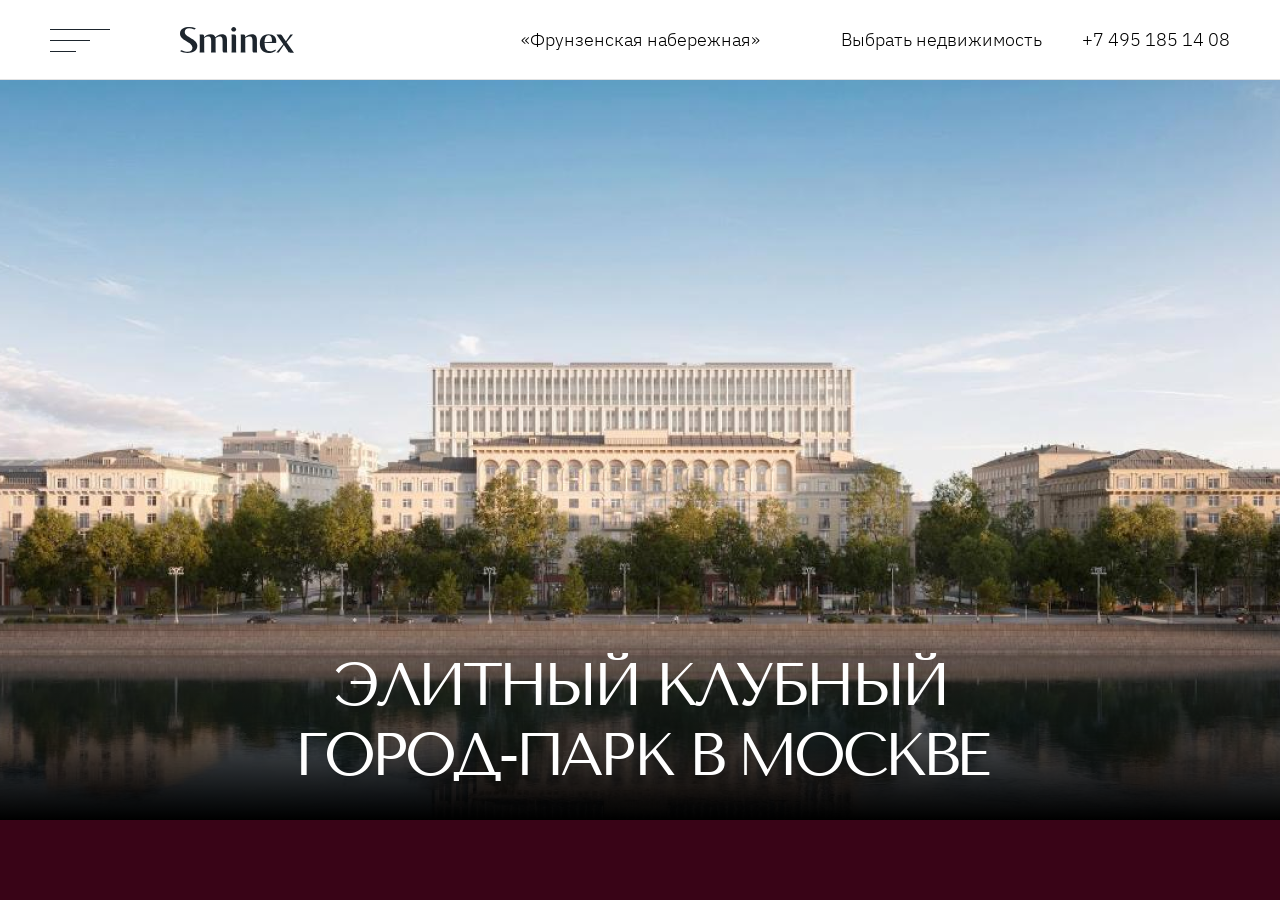
==== landing.html @ 982605a2 "+++" ====
<!DOCTYPE html>
<html lang="ru">

<head>
  <meta charset="UTF-8">
  <meta name="viewport" content="width=device-width, initial-scale=1.0">
  <meta http-equiv="X-UA-Compatible" content="ie=edge">
  <link rel="stylesheet" href="css/style.css">
  <title>Фрунзенская набережная - Sminex - ИНТЕКО</title>
</head>

<body>
  <header class="header">
    <div class="container">
      <div class="header__content">
        <div class="header__left-col">
          <button class="header__menu" type="button" aria-label="Переключатель меню">
            <svg class="header__menu-icon" width="60" height="23" aria-hidden="true">
              <use xlink:href="images/sprite.svg#icon-menu"></use>
            </svg>
          </button>
          <a class="header__logo-link" href="#" aria-label="Переход на главную страницу">
            <svg class="header__logo" width="114" height="26" aria-hidden="true">
              <use xlink:href="images/sprite.svg#icon-header-logo"></use>
            </svg>
          </a>
        </div>
        <span class="header__page">«Фрунзенская набережная»</span>
        <div class="header__right-col">
          <a class="header__link" href="#">Выбрать недвижимость</a>
          <a class="header__phone" href="tel:+74951851408" aria-label="Позвонить в компанию">
            <span class="header__phone-text">+7 495 185 14 08</span>
            <svg class="header__phone-icon" width="24" height="24" aria-hidden="true">
              <use xlink:href="images/sprite.svg#icon-phone"></use>
            </svg>
          </a>
        </div>
      </div>
    </div>
  </header>
  <main>
    <section class="hero">
      <h1 class="visually-hidden">Проект элитного город-парка в Москве</h1>
      <div class="container">
          <h2 class="hero__title">Элитный клубный город-парк в Москве</h2>
        </div>
      </section>
    <!-- <section class="embankment">
      <h2 class="visually-hidden">Описание фрунзенской набережной</h2>
      <div class="container">
        <div class="embankment__wrapper">
          <div class="embankment__pictures">
            <ul class="embankment__list">
              <li class="embankment__item">
                <div class="card-arch card-arch--image card-arch--main">
                  <picture class="card-arch__picture">
                    <source media="(max-width: 767px)"  srcset="images/picture1-mobile.png 1x, images/picture1-mobile@2x.png 2x">
                    <source media="(max-width: 1023px)"  srcset="images/picture1-tablet.png 1x, images/picture1-tablet@2x.png 2x">
                    <img src="images/picture1.png" srcset="images/picture1@2x.png 2x"  alt="фото набережной" width="456" height="600">
                  </picture>
                </div> 
              </li>
              <li class="embankment__item">
                <div class="card-arch card-arch--main">
                  <svg class="card-arch__logo">
                    <use xlink:href="images/sprite.svg#logo-park"></use>
                  </svg>
                  <span class="card-arch__logo-text">Клубный город парк</span>
                  <h2 class="card-arch__title">Фрунзенская набережная</h2>
                  <span class="card-arch__location">
                    <svg class="card-arch__location-logo">
                      <use xlink:href="images/sprite.svg#icon-geo"></use>
                    </svg>
                  </span>
                  <address class="card-arch__address">Фрунзенская набережная, 30</address>
                </div>
              </li>
              <li class="embankment__item">
                <div class="card-arch card-arch--image card-arch--main">
                  <picture class="card-arch__picture">
                    <source media="(max-width: 767px)"  srcset="images/picture2-mobile.png 1x, images/picture2-mobile@2x.png 2x">
                    <source media="(max-width: 1023px)"  srcset="images/picture2-tablet.png 1x, images/picture2-tablet@2x.png 2x">
                    <img src="images/picture2.png" srcset="images/picture2@2x.png 2x" alt="фото набережной"  width="456"  height="600">
                  </picture>
                </div>
              </li>
            </ul>
          </div>
          <p class="embankment__description">
            <span class="embankment__description-first-row">&laquo;Фрунзенская набережная&raquo;&nbsp;&mdash;</span> 
            <span class="embankment__description-second-row">долгожданный и&nbsp;неповторимый элитный</span> 
            <span class="embankment__description-third-row">клубный город-парк в&nbsp;престижном и&nbsp;желанном месте</span>
          </p>
        </div>
      </div>
    </section> -->
    <!-- <section class="embankment-picture">
      <h2 class="visually-hidden">Ночная набережная</h2>
    </section> -->
    <!-- <section class="infrastructure">
      <h2 class="visually-hidden">Преимущества инфраструктуры</h2>
      <div class="container">
        <div class="infrastructure__wrapper">
          <div class="infrastructure__advantages">
            <p class="infrastructure__text">Только для своих создана лучшая в своём классе насыщенная инфраструктура:</p>
              <ul class="infrastructure__list">
                <li class="infrastructure__item">
                  <p class="infrastructure__item-text">самый большой витражный парк (3,1 га) с соснами и зонами отдыха у воды;</p>
                </li>
                <li class="infrastructure__item">
                  <p class="infrastructure__item-text">Clubhouse&nbsp;&mdash; беспрецедентный инфраструктурный центр в&nbsp;отдельном здании для здоровья, детей и&nbsp;общения;</p>
                </li>
                <li class="infrastructure__item">
                  <p class="infrastructure__item-text">соседский центр для знакомства и&nbsp;общения людей своего круга;</p>
                </li>
                <li class="infrastructure__item">
                  <p class="infrastructure__item-text">богатейшая инфраструктурадля детей&nbsp;&mdash; детская площадка, игровой центр и&nbsp;бассейн;</p>
                </li>
                <li class="infrastructure__item">
                  <p class="infrastructure__item-text">фитнес с&nbsp;25-метровым бассейном и&nbsp;спа;</p>
                </li>
                <li class="infrastructure__item">
                  <p class="infrastructure__item-text">площадка для командных видов спорта на&nbsp;улице, единственная в&nbsp;элитном классе;</p>
                </li>
                <li class="infrastructure__item">
                  <p class="infrastructure__item-text">более 150 вариантов квартир и&nbsp;особые атрибуты: частные бассейны, патио, видовые террасы, дровяные камины, потолки высотой до&nbsp;7&nbsp;метров;</p>
                </li>
                <li class="infrastructure__item">
                  <p class="infrastructure__item-text">редкие для центра города форматы жилья.</p>
                </li>
                <li class="infrastructure__item">
                  <p class="infrastructure__item-text">захватывающие виды на&nbsp;парк Горького, Нескучный сад, Кремль и&nbsp;Москву-реку;</p>
                </li>
              </ul>
          </div>
          <div class="infrastructure__numbers">
            <div class="card-arch card-arch--statistic">
              <ul class="card-arch__list">
                <li class="card-arch__item">
                  <span class="card-arch__numbers">3,1 <span>га</span></span>
                  <p class="card-arch__text">Двор-парк</p>
                </li>
                <li class="card-arch__item">
                  <svg class="card-arch__icon">
                    <use xlink:href="images/sprite.svg#icon-wave"></use>
                  </svg>
                  <span class="card-arch__numbers">25 <span>м</span></span>
                  <p class="card-arch__text">Бассейн в фитнесе</p>
                </li>
                <li class="card-arch__item">
                  <span class="card-arch__numbers">730 <span>м&sup2;</span></span>
                  <p class="card-arch__text">Развивающих детских пространств</p>
                  <svg class="card-arch__icon">
                    <use xlink:href="images/sprite.svg#icon-playground"></use>
                  </svg>
                </li>
                <li class="card-arch__item">
                  <span class="card-arch__numbers">150 <span>+</span></span>
                  <p class="card-arch__text">Вариантов квартир</p>
                </li>
              </ul>
            </div>
          </div>
        </div>
      </div>
    </section> -->
    <!-- <section class="park">
      <div class="container">
        <div class="park__wrapper">
          <picture class="park__picture">
            <source media="(max-width: 767px)"  srcset="images/park-mobile.png 1x, images/park-mobile@2x.png 2x">
            <source media="(max-width: 1023px)"  srcset="images/park-tablet.png 1x, images/park-tablet@2x.png 2x">
            <img src="images/park.png" srcset="images/park@2x.png 2x" alt="фотография парка"  width="700"  height="700">
          </picture>
          <div class="park__description">
            <h2 class="park__title">Самый большой в&nbsp;элитном сегменте двор-парк 3,1&nbsp;га</h2>
            <ul class="park__list">
              <li class="park__list-item">множество маршрутов для прогулок и&nbsp;тихие зоны у&nbsp;воды;</li>
              <li class="park__list-item">витражный парк под соснами с&nbsp;насыщенным всесезонным озеленением;</li>
              <li class="park__list-item">оазисы комфорта&nbsp;&mdash; зелёные комнаты с&nbsp;мягкой мебелью и&nbsp;шезлонгами;</li>
              <li class="park__list-item">многофункциональная площадка для командных видов спорта (360&nbsp;кв.&nbsp;м), зона воркаута, пространство для йоги и&nbsp;медитации;</li>
              <li class="park__list-item">детская игровая площадка (600 кв. м) самая большая в элитном классе.</li>
            </ul>
          </div>
        </div>
      </div>
    </section> -->
    <!-- <section class="info">
      <h2 class="visually-hidden">Площадь парка</h2>
      <div class="container">
        <div class="info__wrapper">
          <div class="info__block">
            <span class="info__block-numbers">3,1 <span>га</span></span>
            <span class="info__block-text">площадь двора-парка</span>
          </div>
        </div>
      </div>
    </section> -->
    <!-- <section class="architecture">
      <div class="container">
        <div class="architecture__wrapper">
          <h2 class="architecture__title">Лучшая архитектура своей эпохи</h2>
          <p class="architecture__description">В&nbsp;едином ансамбле переплетены три узнаваемых архитектурных стиля</p>
        </div>
        <ul class="architecture__list">
          <li class="architecture__item">
            <div class="card-arch card-arch--image">
              <picture class="card-arch__picture">
                <source media="(max-width: 767px)"  srcset="images/picture3-mobile.png 1x, images/picture3-mobile@2x.png 2x">
                <source media="(max-width: 1023px)"  srcset="images/picture3-tablet.png 1x, images/picture3-tablet@2x.png 2x">
                <img src="images/picture3.png" srcset="images/picture3@2x.png 2x" alt="фотография архитектуры"  width="400"  height="700">
              </picture>
              <p class="card-arch__text-decor">Стеклянные башни в&nbsp;современном стиле</p>
            </div>
          </li>
          <li class="architecture__item">
            <div class="card-arch card-arch--image card-arch--reverse">
              <picture class="card-arch__picture">
                <source media="(max-width: 767px)"  srcset="images/picture4-mobile.png 1x, images/picture4-mobile@2x.png 2x">
                <source media="(max-width: 1023px)"  srcset="images/picture4-tablet.png 1x, images/picture4-tablet@2x.png 2x">
                <img src="images/picture4.png" srcset="images/picture4@2x.png 2x" alt="фотография архитектуры"  width="400"  height="700">
              </picture>
              <p class="card-arch__text-decor">Величественные дом в&nbsp;стиле сталинский ампир с&nbsp;видами на&nbsp;набережную</p>
            </div>
          </li>
          <li class="architecture__item">
            <div class="card-arch card-arch--image">
              <picture class="card-arch__item-picture">
                <source media="(max-width: 767px)"  srcset="images/picture5-mobile.png 1x, images/picture5-mobile@2x.png 2x">
                <source media="(max-width: 1023px)"  srcset="images/picture5-tablet.png 1x, images/picture5-tablet@2x.png 2x">
                <img src="images/picture5.png" srcset="images/picture5@2x.png 2x" alt="фотография архитектуры"  width="400"  height="700">
              </picture>
              <p class="card-arch__text-decor">Дома в&nbsp;стиле авангард вокруг центрального парка</p>
            </div>
          </li>
        </ul>
      </div>
    </section> -->
    <!-- <section class="apartments">
      <div class="container">
        <div class="apartments__wrapper">
          <div class="apartments__description">
            <h2 class="apartments__description-title">Роскошные квартиры, виллы и пентхаусы</h2>
            <p class="apartments__description-text">Редкие форматы: квартиры с&nbsp;потолками 7&nbsp;метров и&nbsp;антресолями, флетхаусы и&nbsp;двухэтажные ситихаусы, пентхаусы с&nbsp;бассейном, виллы с&nbsp;частным патио.</p>
            <button class="apartments__description-btn btn" type="button">Оставить заявку</button>
          </div>
          <div class="apartments__pictures">
            <ul class="apartments__list">
              <li class="apartments__item">
                <div class="card-arch card-arch--layout">
                  <span class="card-arch__numbers-big">150</span>
                  <p class="card-arch__text-decor">Вариантов планировочных решений</p>
                </div>
              </li>
              <li class="apartments__item">
                <div class="card-arch card-arch--image">
                  <picture class="card-arch__picture">
                    <source media="(max-width: 767px)"  srcset="images/picture6-mobile.png 1x, images/picture6-mobile@2x.png 2x">
                    <source media="(max-width: 1023px)"  srcset="images/picture6-tablet.png 1x, images/picture6-tablet@2x.png 2x">
                    <img src="images/picture6.png" srcset="images/picture6@2x.png" alt="фотография комнаты"  width="400"  height="700">
                  </picture>
                </div>
              </li>
            </ul>
          </div>
        </div>
      </div>
    </section> -->
    <!-- <section class="reception">
      <h2 class="visually-hidden">Ресепшн</h2>
    </section> -->
  </main>
  <!-- <footer class="footer">
    <div class="container">
      <div class="footer__wrapper">
        <div class="footer__left">
          <a href="#" class="footer__logo-link" aria-label="Переход на главную страницу">
            <svg width="149" height="34" aria-hidden="true">
              <use xlink:href="images/sprite.svg#icon-header-logo"></use>
            </svg>
          </a>
          <div class="footer__contacts">
            <a class="footer__link" href="mailto:contact-center@sminex.com">contact-center@sminex.com</a>
            <a class="footer__phone" href="tel:+74954315390">+7 (495) 431-53-90</a>
          </div>
          <ul class="footer__social socials">
            <li class="socials__item">
              <a class="socials__link" href="#" aria-label="Ссылка на whatsapp">
                <svg width="20" height="20" aria-hidden="true">
                  <use xlink:href="images/sprite.svg#icon-whatsapp"></use>
                </svg>
              </a>
            </li>
            <li class="socials__item">
              <a class="socials__link" href="#" aria-label="Ссылка на Телеграм">
                <svg width="22" height="18" aria-hidden="true">
                  <use xlink:href="images/sprite.svg#icon-tg"></use>
                </svg>
              </a>
            </li>
            <li class="socials__item">
              <a class="socials__link" href="#" aria-label="Ссылка на ВКонтакте">
                <svg width="24" height="14" aria-hidden="true">
                  <use xlink:href="images/sprite.svg#icon-vk"></use>
                </svg>
              </a>
            </li>
            <li class="socials__item">
              <a class="socials__link" href="#" aria-label="Ссылка на youtube">
                <svg width="22" height="16" aria-hidden="true">
                  <use xlink:href="images/sprite.svg#icon-youtube"></use>
                </svg>
              </a>
            </li>
            <li class="socials__item">
              <a class="socials__link" href="#" aria-label="Ссылка на Дзен">
                <svg width="20" height="20" aria-hidden="true">
                  <use xlink:href="images/sprite.svg#icon-dzen"></use>
                </svg>
              </a>
            </li>
            <li class="socials__item">
              <a class="socials__link" href="#" aria-label="Ссылка на HH">
                <svg width="20" height="20" aria-hidden="true">
                  <use xlink:href="images/sprite.svg#icon-hh"></use>
                </svg>
              </a>
            </li>
          </ul>
        </div>
        <div class="footer__right">
          <ul class="footer__link-list">
            <li class="footer__link-item">
              <a class="footer__link" href="#">Коротко о нас</a>
            </li>
            <li class="footer__link-item">
              <a class="footer__link" href="#">Работодатель №1</a>
            </li>
            <li class="footer__link-item">
              <a class="footer__link" href="#">Создаем уникальные проекты</a>
            </li>
            <li class="footer__link-item">
              <a class="footer__link" href="#">Информационный центр</a>
            </li>
            <li class="footer__link-item">
              <a class="footer__link" href="#">Служба комфорта</a>
            </li>
            <li class="footer__link-item">
              <a class="footer__link" href="#">Sminex Club</a>
            </li>
          </ul>
        </div>
      </div>
      <p class="footer__copyright">&copy;&nbsp;2007-2024&nbsp;ООО &laquo;Смайнэкс Управление Активами&raquo;, адрес:
        119017, Москва, Кадашёвская набережная, д. 6/1/2с1, тел.:&nbsp;+7&nbsp;495&nbsp;324&nbsp;72&nbsp;11, факс:
        +7&nbsp;(495)&nbsp;125-02-57
      </p>
    </div>
  </footer> -->
</body>

</html>
---- css/style.css ----
/* Global */
/* ------------------------------------ */
/*! normalize.css v8.0.1 | MIT License | github.com/necolas/normalize.css */
/* Document
  ========================================================================== */
/**
 * 1. Correct the line height in all browsers.
 * 2. Prevent adjustments of font size after orientation changes in iOS.
 */
html {
  line-height: 1.15; /* 1 */
  -webkit-text-size-adjust: 100%; /* 2 */
}

/* Sections
  ========================================================================== */
/**
* Remove the margin in all browsers.
*/
body {
  margin: 0;
}

/**
* Render the `main` element consistently in IE.
*/
main {
  display: block;
}

/**
* Correct the font size and margin on `h1` elements within `section` and
* `article` contexts in Chrome, Firefox, and Safari.
*/
h1 {
  margin: 0.67em 0;
  font-size: 2em;
}

/* Grouping content
  ========================================================================== */
/**
* 1. Add the correct box sizing in Firefox.
* 2. Show the overflow in Edge and IE.
*/
hr {
  box-sizing: content-box; /* 1 */
  height: 0; /* 1 */
  overflow: visible; /* 2 */
}

/**
* 1. Correct the inheritance and scaling of font size in all browsers.
* 2. Correct the odd `em` font sizing in all browsers.
*/
pre {
  font-size: 1em; /* 2 */
  font-family: monospace, monospace; /* 1 */
}

/* Text-level semantics
  ========================================================================== */
/**
* Remove the gray background on active links in IE 10.
*/
a {
  background-color: transparent;
}

/**
* 1. Remove the bottom border in Chrome 57-
* 2. Add the correct text decoration in Chrome, Edge, IE, Opera, and Safari.
*/
abbr[title] {
  text-decoration: underline; /* 2 */
  -webkit-text-decoration: underline dotted;
          text-decoration: underline dotted; /* 2 */
  border-bottom: none; /* 1 */
}

/**
* Add the correct font weight in Chrome, Edge, and Safari.
*/
b,
strong {
  font-weight: bolder;
}

/**
* 1. Correct the inheritance and scaling of font size in all browsers.
* 2. Correct the odd `em` font sizing in all browsers.
*/
code,
kbd,
samp {
  font-size: 1em; /* 2 */
  font-family: monospace, monospace; /* 1 */
}

/**
* Add the correct font size in all browsers.
*/
small {
  font-size: 80%;
}

/**
* Prevent `sub` and `sup` elements from affecting the line height in
* all browsers.
*/
sub,
sup {
  position: relative;
  font-size: 75%;
  line-height: 0;
  vertical-align: baseline;
}

sub {
  bottom: -0.25em;
}

sup {
  top: -0.5em;
}

/* Embedded content
  ========================================================================== */
/**
* Remove the border on images inside links in IE 10.
*/
img {
  border-style: none;
}

/* Forms
  ========================================================================== */
/**
* 1. Change the font styles in all browsers.
* 2. Remove the margin in Firefox and Safari.
*/
button,
input,
optgroup,
select,
textarea {
  margin: 0; /* 2 */
  font-size: 100%; /* 1 */
  line-height: 1.15; /* 1 */
  font-family: inherit; /* 1 */
}

/**
* Show the overflow in IE.
* 1. Show the overflow in Edge.
*/
button,
input {
  /* 1 */
  overflow: visible;
}

/**
* Remove the inheritance of text transform in Edge, Firefox, and IE.
* 1. Remove the inheritance of text transform in Firefox.
*/
button,
select {
  /* 1 */
  text-transform: none;
}

/**
* Correct the inability to style clickable types in iOS and Safari.
*/
button,
[type=button],
[type=reset],
[type=submit] {
  -webkit-appearance: button;
}

/**
* Remove the inner border and padding in Firefox.
*/
button::-moz-focus-inner,
[type=button]::-moz-focus-inner,
[type=reset]::-moz-focus-inner,
[type=submit]::-moz-focus-inner {
  padding: 0;
  border-style: none;
}

/**
* Restore the focus styles unset by the previous rule.
*/
button:-moz-focusring,
[type=button]:-moz-focusring,
[type=reset]:-moz-focusring,
[type=submit]:-moz-focusring {
  outline: 1px dotted ButtonText;
}

/**
* Correct the padding in Firefox.
*/
fieldset {
  padding: 0.35em 0.75em 0.625em;
}

/**
* 1. Correct the text wrapping in Edge and IE.
* 2. Correct the color inheritance from `fieldset` elements in IE.
* 3. Remove the padding so developers are not caught out when they zero out
*    `fieldset` elements in all browsers.
*/
legend {
  display: table; /* 1 */
  box-sizing: border-box; /* 1 */
  max-width: 100%; /* 1 */
  padding: 0; /* 3 */
  color: inherit; /* 2 */
  white-space: normal; /* 1 */
}

/**
* Add the correct vertical alignment in Chrome, Firefox, and Opera.
*/
progress {
  vertical-align: baseline;
}

/**
* Remove the default vertical scrollbar in IE 10+.
*/
textarea {
  overflow: auto;
}

/**
* 1. Add the correct box sizing in IE 10.
* 2. Remove the padding in IE 10.
*/
[type=checkbox],
[type=radio] {
  box-sizing: border-box; /* 1 */
  padding: 0; /* 2 */
}

/**
* Correct the cursor style of increment and decrement buttons in Chrome.
*/
[type=number]::-webkit-inner-spin-button,
[type=number]::-webkit-outer-spin-button {
  height: auto;
}

/**
* 1. Correct the odd appearance in Chrome and Safari.
* 2. Correct the outline style in Safari.
*/
[type=search] {
  outline-offset: -2px; /* 2 */
  -webkit-appearance: textfield; /* 1 */
}

/**
* Remove the inner padding in Chrome and Safari on macOS.
*/
[type=search]::-webkit-search-decoration {
  -webkit-appearance: none;
}

/**
* 1. Correct the inability to style clickable types in iOS and Safari.
* 2. Change font properties to `inherit` in Safari.
*/
::-webkit-file-upload-button {
  font: inherit; /* 2 */
  -webkit-appearance: button; /* 1 */
}

/* Interactive
  ========================================================================== */
/*
* Add the correct display in Edge, IE 10+, and Firefox.
*/
details {
  display: block;
}

/*
* Add the correct display in all browsers.
*/
summary {
  display: list-item;
}

/* Misc
  ========================================================================== */
/**
* Add the correct display in IE 10+.
*/
template {
  display: none;
}

/**
* Add the correct display in IE 10.
*/
[hidden] {
  display: none;
}

@font-face {
  font-family: "Roboto Flex";
  src: url("../fonts/RobotoFlex-Regular.woff2") format("woff2"), url("../fonts/RobotoFlex-Regular.woff") format("woff");
  font-weight: 200;
  font-style: normal;
  font-display: swap;
}
@font-face {
  font-family: "Tenor Sans";
  src: url("../fonts/TenorSans.woff2") format("woff2"), url("../fonts/TenorSans.woff") format("woff");
  font-weight: 300;
  font-style: normal;
  font-display: swap;
}
@font-face {
  font-family: "IBM Plex Sans";
  src: url("../fonts/IBMPlexSans-ExtraLight.woff2") format("woff2"), url("/../fonts/IBMPlexSans-ExtraLight.woff") format("woff");
  font-weight: 200;
  font-style: normal;
  font-display: swap;
}
@font-face {
  font-family: "IBM Plex Sans";
  src: url("../fonts/IBMPlexSans-Light.woff2") format("woff2"), url("../fonts/IBMPlexSans-Light.woff") format("woff");
  font-weight: 300;
  font-style: normal;
  font-display: swap;
}
*,
*::after,
*::before {
  box-sizing: border-box;
}

body {
  background-color: #390417;
  color: #ffffff;
  font-weight: 300;
  display: flex;
  flex-direction: column;
  font-family: "Roboto Flex", "Arial", sans-serif;
  margin: 0;
  min-height: 100vh;
  padding: 0;
}

main {
  flex-grow: 1;
}

img {
  display: block;
  height: auto;
  max-width: 100%;
  -o-object-fit: cover;
     object-fit: cover;
}

a {
  color: #000000;
  text-decoration: none;
}

li::marker {
  color: #c49a6c;
}

.container {
  max-width: 1728px;
  margin: 0 auto;
  padding: 0 180px;
}
@media (max-width: 1023px) {
  .container {
    padding: 0 20px;
  }
}

.visually-hidden {
  position: absolute;
  width: 1px;
  height: 1px;
  margin: -1px;
  padding: 0;
  overflow: hidden;
  white-space: nowrap;
  border: 0;
  clip: rect(0 0 0 0);
  -webkit-clip-path: inset(100%);
          clip-path: inset(100%);
}

/* Blocks */
/* ------------------------------------ */
.header {
  padding: 20px 0 19px;
  border-bottom: 1px solid #e2e2e2;
  font-family: "IBM Plex Sans", "Arial", sans-serif;
  background-color: #ffffff;
}
@media (max-width: 1023px) {
  .header {
    padding: 17px 0 16px;
  }
}
.header .container {
  max-width: 1728px;
  padding: 0 50px;
}
@media (max-width: 1023px) {
  .header .container {
    padding: 0 20px;
  }
}
.header__content {
  position: relative;
  display: grid;
  align-items: center;
  grid-template-columns: 1fr auto 1fr;
  gap: 20px;
}
@media (max-width: 1023px) {
  .header__content {
    grid-template-columns: 1fr 1fr;
  }
}
.header__left-col {
  display: flex;
  align-items: center;
}
.header__menu {
  display: flex;
  width: 60px;
  height: 40px;
  background-color: transparent;
  padding: 0;
  border: none;
  color: #1d252d;
  align-items: center;
  justify-content: center;
  margin: 0 70px 0 0;
  cursor: pointer;
}
@media (max-width: 1023px) {
  .header__menu {
    width: 47px;
    height: 20px;
  }
}
@media (max-width: 767px) {
  .header__menu {
    margin: 0 69px 0 0;
  }
}
.header__menu svg {
  height: 23px;
  width: 60px;
}
@media (max-width: 1023px) {
  .header__menu svg {
    height: 18px;
    width: 47px;
  }
}
.header__logo-link {
  height: 26px;
  width: 114px;
  display: flex;
  color: #1d252d;
}
.header__logo-link:hover, .header__logo-link:focus-visible {
  opacity: 0.7;
}
@media (max-width: 1023px) {
  .header__logo-link {
    height: 24px;
    width: 105px;
  }
}
@media (max-width: 767px) {
  .header__logo-link {
    height: 20px;
    width: 88px;
  }
  .header__logo-link svg {
    height: 20px;
    width: 88px;
  }
}
.header__page {
  font-size: 18px;
  line-height: 26px;
  display: block;
  color: #000000;
}
@media (max-width: 1199px) {
  .header__page {
    font-size: 16px;
    line-height: 20px;
  }
}
@media (max-width: 1100px) {
  .header__page {
    font-size: 14px;
    line-height: 18px;
  }
}
@media (max-width: 1023px) {
  .header__page {
    display: none;
  }
}
.header__right-col {
  display: flex;
  align-items: center;
  justify-content: flex-end;
  gap: 40px;
  font-size: 18px;
  line-height: 22px;
}
@media (max-width: 1199px) {
  .header__right-col {
    font-size: 16px;
    line-height: 20px;
  }
}
@media (max-width: 1100px) {
  .header__right-col {
    font-size: 14px;
    line-height: 18px;
  }
}
@media (max-width: 1023px) {
  .header__right-col {
    gap: 20px;
    font-size: 14px;
  }
}
.header__link:hover, .header__link:focus-visible {
  text-decoration: underline;
}
@media (max-width: 767px) {
  .header__link {
    display: none;
  }
}
.header__phone {
  display: flex;
  align-items: center;
  justify-content: center;
}
.header__phone:hover, .header__phone:focus-visible {
  opacity: 0.7;
}
@media (max-width: 1023px) {
  .header__phone-text {
    display: none;
  }
}
.header__phone-icon {
  height: 24px;
  width: 24px;
  display: none;
}
@media (max-width: 1023px) {
  .header__phone-icon {
    display: flex;
  }
}

.hero {
  display: flex;
  flex-direction: column;
  align-items: center;
  justify-content: flex-end;
  width: 100%;
  min-height: 740px;
  overflow: hidden;
  background: linear-gradient(180deg, rgba(0, 0, 0, 0) 0%, rgba(0, 0, 0, 0) 69.07%, #000000 100%), url("/images/hero.png");
  background-size: cover;
  background-repeat: no-repeat;
  background-position: center;
  padding: 0 0 30px;
}
@media (-webkit-min-device-pixel-ratio: 2), (min-resolution: 2dppx) {
  .hero {
    background-image: url("/images/hero@2x.png");
  }
}
@media (max-width: 1023px) {
  .hero {
    min-height: 460px;
  }
}
.hero__title {
  font-size: 60px;
  font-family: "Tenor Sans", "Arial", sans-serif;
  font-weight: 400;
  line-height: 70px;
  letter-spacing: -0.08em;
  color: #ffffff;
  margin: 0;
  text-transform: uppercase;
  width: 800px;
  text-align: center;
}
@media (max-width: 1023px) {
  .hero__title {
    font-size: 40px;
    line-height: 46px;
    max-width: 520px;
  }
}
@media (max-width: 767px) {
  .hero__title {
    display: none;
  }
}

.btn {
  display: flex;
  justify-content: center;
  align-items: center;
  width: 220px;
  color: #c49a6c;
  font-size: 18px;
  font-weight: 400;
  line-height: 26px;
  text-align: center;
  border-radius: 0px 40px 0px 40px;
  border: 1px solid #c49a6c;
  cursor: pointer;
  padding: 14px;
  background-color: #390417;
}

.embankment__wrapper {
  display: flex;
  padding: 120px 0;
  flex-direction: column;
  justify-content: center;
  align-items: center;
  gap: 120px;
}
@media (max-width: 1023px) {
  .embankment__wrapper {
    padding: 80px 0;
    gap: 80px;
  }
}
.embankment__list {
  display: flex;
  justify-content: center;
  align-items: center;
  margin: 0;
  padding: 0;
  list-style: none;
}
@media (max-width: 1023px) {
  .embankment__list .embankment__item:last-child {
    display: none;
  }
}
.embankment__description {
  margin: 0;
  font-family: "Tenor Sans", "Arial", sans-serif;
  font-size: 34px;
  font-weight: 400;
  line-height: 44px;
  letter-spacing: -0.08em;
  text-transform: uppercase;
  color: #c49a6c;
  width: 100%;
  text-align: center;
}
@media (max-width: 1023px) {
  .embankment__description {
    font-size: 24px;
    line-height: 30px;
  }
}
.embankment__description-first-row {
  display: block;
}
.embankment__description-second-row {
  display: block;
}
.embankment__description-third-row {
  display: block;
  width: 100%;
}
.embankment__image {
  width: 100vw;
  -o-object-fit: cover;
     object-fit: cover;
  display: block;
  margin: 0;
}

.embankment-picture {
  background-image: url("/images/bg.png");
  background-repeat: no-repeat;
  background-size: cover;
  height: 740px;
}
@media (max-width: 1023px) {
  .embankment-picture {
    height: 460px;
    background-position: center;
  }
}

.card-arch {
  display: flex;
  justify-content: center;
  align-items: center;
  flex-direction: column;
  border-radius: 250px 250px 0 0;
  border: 1px solid #c49a6c;
  border-bottom: none;
  min-height: 700px;
  width: 400px;
}
@media (max-width: 1023px) {
  .card-arch {
    justify-content: unset;
    padding: 40px 0 0;
    width: 233px;
    min-height: unset;
  }
}
@media (max-width: 1023px) {
  .card-arch--layout {
    padding: 125px 40px 130px;
  }
}
.card-arch img {
  border-radius: 0 0 250px 250px;
}
.card-arch--image {
  border: unset;
  padding: 0;
}
.card-arch--main {
  width: 456px;
  min-height: 600px;
}
@media (max-width: 1023px) {
  .card-arch--main {
    width: 266px;
    min-height: 350px;
  }
}
.card-arch--reverse img {
  border-radius: 250px 250px 0 0;
}
.card-arch--statistic {
  width: 400px;
  height: 700px;
  padding: 40px 0 0;
}
@media (max-width: 1023px) {
  .card-arch--statistic {
    border-radius: unset;
    border: none;
    min-height: unset;
    height: unset;
  }
  .card-arch--statistic .card-arch__list {
    display: flex;
    flex-direction: row;
    gap: unset;
    padding: 0;
    margin: 0;
  }
}
.card-arch__list {
  display: flex;
  flex-direction: column;
  list-style: none;
  padding: 0;
  gap: 60px;
}
.card-arch__item {
  display: flex;
  justify-content: center;
  flex-direction: column;
  align-items: center;
  position: relative;
}
@media (max-width: 1023px) {
  .card-arch__item {
    justify-content: unset;
  }
  .card-arch__item:nth-child(2) {
    padding: 20px 0 0;
  }
  .card-arch__item:nth-child(3) .card-arch__text {
    margin: 0 0 20px;
  }
  .card-arch__item:last-child {
    padding: 80px 0 0;
  }
}
.card-arch__icon {
  display: none;
}
@media (max-width: 1023px) {
  .card-arch__icon {
    display: block;
    width: 40px;
    height: 40px;
    margin: 0 0 20px;
  }
}
.card-arch__logo {
  width: 99px;
  height: 134px;
  margin: 0 0 40px;
}
@media (max-width: 1023px) {
  .card-arch__logo {
    height: 95px;
    margin: 0 0 20px;
  }
}
.card-arch__logo-text {
  color: #c49a6c;
  font-size: 18px;
  line-height: 26px;
  letter-spacing: 0.2em;
  font-weight: 400;
  text-transform: uppercase;
  margin: 0 0 10px;
}
@media (max-width: 1023px) {
  .card-arch__logo-text {
    font-size: 14px;
    line-height: 20px;
    letter-spacing: 0.2em;
    margin: 0 0 2px;
  }
}
.card-arch__title {
  font-family: "Tenor Sans", "Arial", sans-serif;
  font-size: 44px;
  line-height: 50px;
  font-weight: 400;
  letter-spacing: -0.08em;
  text-align: center;
  text-transform: uppercase;
  width: 380px;
  margin: 0 0 40px;
}
@media (max-width: 1023px) {
  .card-arch__title {
    font-size: 28px;
    line-height: 32px;
    margin: 0 0 20px;
  }
}
.card-arch__location-logo {
  width: 16px;
  height: 22px;
  margin: 0 0 12px;
}
@media (max-width: 1023px) {
  .card-arch__location-logo {
    width: 13px;
    height: 18px;
  }
}
.card-arch__address {
  font-size: 18px;
  line-height: 26px;
  font-weight: 400;
  color: #ffffff;
  font-style: normal;
}
@media (max-width: 1023px) {
  .card-arch__address {
    font-size: 14px;
    line-height: 20px;
  }
}
.card-arch__numbers {
  display: flex;
  align-items: flex-end;
  justify-content: center;
  gap: 12px;
  text-align: center;
  font-family: "Tenor Sans", "Arial", sans-serif;
  font-size: 48px;
  line-height: 48px;
  color: #c49a6c;
  margin: 0 0 10px;
}
@media (max-width: 1023px) {
  .card-arch__numbers {
    font-size: 40px;
    line-height: 40px;
  }
}
.card-arch__numbers span {
  font-family: "Tenor Sans", "Arial", sans-serif;
  font-size: 18px;
  line-height: 26px;
  color: #c49a6c;
  text-transform: uppercase;
}
@media (max-width: 1023px) {
  .card-arch__numbers span {
    font-size: 14px;
    line-height: 18px;
  }
}
.card-arch__numbers-big {
  display: block;
  font-size: 140px;
  font-weight: 400;
  font-family: "Tenor Sans", "Arial", sans-serif;
  line-height: 100px;
  letter-spacing: -0.04em;
  margin: 0 0 40px;
  color: #c49a6c;
}
@media (max-width: 1023px) {
  .card-arch__numbers-big {
    font-size: 90px;
    line-height: 70px;
    margin: 0 0 5px;
  }
}
.card-arch__text {
  font-size: 18px;
  line-height: 26px;
  font-weight: 400;
  margin: 0;
  width: 192px;
  text-align: center;
}
@media (max-width: 1023px) {
  .card-arch__text {
    font-size: 14px;
    line-height: 20px;
  }
}
.card-arch__text-decor {
  text-align: center;
  width: 350px;
  margin: 0;
  padding: 0;
  font-size: 20px;
  font-family: "Tenor Sans", "Arial", sans-serif;
  line-height: 26px;
  letter-spacing: -0.08em;
  color: #c49a6c;
  text-transform: uppercase;
  padding: 20px 0 0;
}
@media (max-width: 1023px) {
  .card-arch__text-decor {
    font-size: 14px;
    line-height: 18px;
    width: 100%;
  }
}

.infrastructure {
  padding: 120px 0;
}
@media (max-width: 1023px) {
  .infrastructure {
    padding: 80px 0 0;
  }
}
.infrastructure__wrapper {
  display: flex;
  justify-content: space-between;
  align-items: center;
}
@media (max-width: 1023px) {
  .infrastructure__wrapper {
    flex-direction: column;
    gap: 60px;
  }
}
.infrastructure__list {
  -moz-columns: 2;
       columns: 2;
  gap: 40px;
  padding: 0 0 0 20px;
  margin: 0;
}
@media (max-width: 1023px) {
  .infrastructure__list {
    gap: 64px;
    padding: 0 0 0 15px;
  }
}
.infrastructure__item:not(:last-child) {
  margin: 0 0 15px;
}
@media (max-width: 1023px) {
  .infrastructure__item:not(:last-child) {
    margin: 0 0 10px;
  }
}
.infrastructure__text {
  font-size: 18px;
  line-height: 26px;
  font-weight: 400;
  margin: 0 0 30px;
}
@media (max-width: 1023px) {
  .infrastructure__text {
    font-size: 14px;
    line-height: 20px;
    margin: 0 0 20px;
  }
}
.infrastructure__item-text {
  font-size: 18px;
  font-weight: 400;
  line-height: 26px;
  margin: 0;
  text-align: left;
  width: 370px;
}
@media (max-width: 1023px) {
  .infrastructure__item-text {
    font-size: 14px;
    line-height: 20px;
    width: unset;
  }
}

.park {
  padding: 0 0 120px;
}
@media (max-width: 1023px) {
  .park {
    padding: 60px 0 82px;
  }
}
.park__wrapper {
  display: flex;
  justify-content: space-between;
  align-items: center;
}
@media (max-width: 1023px) {
  .park__wrapper {
    display: grid;
    grid-template-columns: repeat(2, 340px);
    gap: 50px;
  }
}
.park__description {
  max-width: 480px;
}
.park__title {
  text-align: left;
  color: #c49a6c;
  font-size: 34px;
  line-height: 44px;
  text-transform: uppercase;
  font-family: "Tenor Sans", "Arial", sans-serif;
  font-weight: 400;
  letter-spacing: -0.08em;
  margin: 0 0 30px -10px;
}
@media (max-width: 1023px) {
  .park__title {
    font-size: 24px;
    line-height: 30px;
    margin: 0 0 20px;
  }
}
.park__list {
  display: flex;
  flex-direction: column;
  margin: 0;
  padding: 0;
  gap: 15px;
  color: #ffffff;
  width: 495px;
}
@media (max-width: 1023px) {
  .park__list {
    width: 340px;
    padding: 0 0 0 14px;
    gap: 10px;
  }
}
.park__list-item {
  font-size: 18px;
  font-weight: 400;
  line-height: 26px;
}
@media (max-width: 1023px) {
  .park__list-item {
    font-size: 14px;
    line-height: 20px;
  }
}

.info {
  padding: 0 0 120px;
}
@media (max-width: 1023px) {
  .info {
    padding: 0 0 80px;
  }
}
.info__wrapper {
  display: flex;
  justify-content: center;
  align-items: center;
  position: relative;
}
.info__block {
  display: flex;
  justify-content: center;
  flex-direction: column;
  align-items: center;
}
.info__block::before {
  content: "";
  background: url("/images/sprite/icon-arrow-left.svg") center no-repeat;
  position: absolute;
  top: 25%;
  left: 0;
  width: 490px;
  height: 10px;
}
@media (max-width: 1023px) {
  .info__block::before {
    width: 264px;
    background-size: contain;
  }
}
.info__block::after {
  content: "";
  background: url("/images/sprite/icon-arrow-right.svg") center no-repeat;
  position: absolute;
  top: 25%;
  right: 10px;
  width: 490px;
  height: 10px;
}
@media (max-width: 1023px) {
  .info__block::after {
    width: 264px;
    background-size: contain;
  }
}
.info__block-numbers {
  font-size: 140px;
  line-height: 100px;
  letter-spacing: -0.04em;
  font-weight: 400;
  font-family: "Tenor Sans", "Arial", sans-serif;
  color: #c49a6c;
  margin: 0 0 20px;
}
@media (max-width: 1023px) {
  .info__block-numbers {
    font-size: 90px;
    line-height: 70px;
    margin: 0 0 15px;
  }
}
.info__block-numbers span {
  font-size: 34px;
  line-height: 44px;
  font-weight: 400;
  font-family: "Tenor Sans", "Arial", sans-serif;
  color: #c49a6c;
}
.info__block-text {
  display: block;
  font-size: 18px;
  line-height: 26px;
  font-weight: 400;
  color: #ffffff;
}
@media (max-width: 1023px) {
  .info__block-text {
    font-size: 14px;
    line-height: 20px;
  }
}

.architecture {
  padding: 0 0 120px;
}
@media (max-width: 1023px) {
  .architecture {
    padding: 0 0 80px;
  }
}
.architecture__wrapper {
  display: flex;
  justify-content: space-between;
  align-items: center;
  margin: 0 0 40px;
}
@media (max-width: 1023px) {
  .architecture__wrapper {
    margin: 0 0 15px;
  }
}
.architecture__title {
  margin: 0;
  font-size: 34px;
  line-height: 44px;
  letter-spacing: -0.08em;
  color: #c49a6c;
  font-family: "Tenor Sans", "Arial", sans-serif;
  text-transform: uppercase;
  font-weight: 400;
  width: 400px;
  text-align: left;
}
@media (max-width: 1023px) {
  .architecture__title {
    font-size: 24px;
    line-height: 30px;
    width: 230px;
  }
}
.architecture__description {
  padding: 0;
  font-size: 18px;
  line-height: 26px;
  font-weight: 400;
  color: #ffffff;
  width: 398px;
  margin: 0;
  text-align: left;
}
@media (max-width: 1023px) {
  .architecture__description {
    font-size: 14px;
    line-height: 20px;
    width: 230px;
  }
}
.architecture__list {
  display: flex;
  justify-content: center;
  gap: 84px;
  padding: 0;
  list-style: none;
  margin: 0;
}
@media (max-width: 1023px) {
  .architecture__list {
    gap: 19px;
  }
}

.apartments {
  padding: 0 0 120px;
}
@media (max-width: 1023px) {
  .apartments {
    padding: 0 0 75px;
  }
}
.apartments__wrapper {
  display: grid;
  grid-template-columns: 485px 800px;
  gap: 85px;
  align-items: center;
}
@media (max-width: 1023px) {
  .apartments__wrapper {
    display: flex;
    flex-direction: column;
    gap: 40px;
  }
}
.apartments__description {
  display: flex;
  flex-direction: column;
}
@media (max-width: 1023px) {
  .apartments__description {
    justify-content: center;
    align-items: center;
    text-align: center;
    max-width: 350px;
  }
}
.apartments__description-title {
  margin: 0 0 30px;
  font-size: 34px;
  line-height: 44px;
  letter-spacing: -0.08em;
  font-weight: 400;
  font-family: "Tenor Sans", "Arial", sans-serif;
  color: #c49a6c;
  text-transform: uppercase;
}
@media (max-width: 1023px) {
  .apartments__description-title {
    font-size: 24px;
    line-height: 30px;
    margin: 0 0 15px;
  }
}
.apartments__description-text {
  font-size: 18px;
  line-height: 26px;
  font-weight: 400;
  color: #ffffff;
  margin: 0 0 40px;
}
@media (max-width: 1023px) {
  .apartments__description-text {
    font-size: 14px;
    line-height: 20px;
    margin: 0 0 20px;
  }
}
@media (max-width: 1023px) {
  .apartments__description-btn {
    font-size: 14px;
    line-height: 20px;
    width: 180px;
    padding: 15px;
  }
}
.apartments__list {
  display: flex;
  justify-content: center;
  align-items: center;
  list-style: none;
  padding: 0;
  margin: 0;
}

.reception {
  width: 100%;
  height: 500px;
  overflow: hidden;
  background: url("/images/reception.png");
  background-size: cover;
  background-repeat: no-repeat;
  background-position: center;
}
@media (-webkit-min-device-pixel-ratio: 2), (min-resolution: 2dppx) {
  .reception {
    background-image: url("/images/reception@2x.png");
  }
}
@media (max-width: 1023px) {
  .reception {
    height: 280px;
  }
}

.socials {
  display: flex;
  padding: 0;
  margin: 0;
  list-style: none;
  align-items: center;
  gap: 32px;
}
@media (max-width: 1023px) {
  .socials {
    gap: 20px;
  }
}
@media (max-width: 767px) {
  .socials {
    gap: 30px;
  }
}
.socials__link {
  display: flex;
  align-items: center;
  justify-content: center;
  color: #4A5157;
}
.socials__link:hover, .socials__link:focus-visible {
  color: #D6D2C4;
}

.footer {
  background-color: #1d252d;
  padding: 60px 0 38px;
}
@media (max-width: 1023px) {
  .footer {
    padding: 40px 0;
  }
}
.footer .container {
  max-width: 1728px;
  padding: 0 50px;
}
@media (max-width: 1023px) {
  .footer .container {
    padding: 0 20px;
  }
}
.footer__wrapper {
  display: grid;
  grid-template-columns: 1fr 760px;
  gap: 50px;
  margin: 0 0 40px 0;
}
@media (max-width: 1250px) {
  .footer__wrapper {
    grid-template-columns: 1fr auto;
  }
}
@media (max-width: 1023px) {
  .footer__wrapper {
    gap: 30px;
    grid-template-columns: 1fr 470px;
  }
}
@media (max-width: 767px) {
  .footer__wrapper {
    gap: 40px;
    grid-template-columns: 1fr;
  }
}
.footer__left {
  display: flex;
  flex-direction: column;
  align-items: flex-start;
}
@media (max-width: 767px) {
  .footer__left {
    align-items: center;
  }
}
.footer__logo-link {
  color: #ffffff;
  margin: 0 0 40px;
}
.footer__logo-link:hover, .footer__logo-link:focus-visible {
  opacity: 0.7;
}
@media (max-width: 767px) {
  .footer__logo-link {
    margin: 0 0 30px;
  }
}
.footer__logo-link svg {
  height: 34px;
  width: 149px;
}
@media (max-width: 1023px) {
  .footer__logo-link svg {
    height: 24px;
    width: 105px;
  }
}
@media (max-width: 767px) {
  .footer__logo-link svg {
    height: 20px;
    width: 88px;
  }
}
.footer__contacts {
  display: flex;
  flex-direction: column;
  gap: 10px;
  margin: 0 0 40px;
}
@media (max-width: 767px) {
  .footer__contacts {
    margin: 0 0 30px;
  }
}
.footer__link {
  font-size: 18px;
  line-height: 26px;
  color: #ffffff;
  display: flex;
}
.footer__link:hover, .footer__link:focus-visible {
  opacity: 0.7;
}
@media (max-width: 1023px) {
  .footer__link {
    font-size: 14px;
    line-height: 20px;
  }
}
.footer__phone {
  color: #ffffff;
  font-size: 24px;
  line-height: 32px;
  letter-spacing: 0.02em;
}
.footer__phone:hover, .footer__phone:focus-visible {
  opacity: 0.7;
}
@media (max-width: 1023px) {
  .footer__phone {
    font-size: 20px;
    line-height: 24px;
    letter-spacing: -0.02em;
  }
}
@media (max-width: 767px) {
  .footer__phone {
    line-height: 22px;
  }
}
.footer__right {
  display: flex;
  flex-direction: column;
}
.footer__link-list {
  display: grid;
  grid-template-columns: 320px 320px;
  margin: 0 0 20px;
  padding: 0;
  list-style: none;
  gap: 20px 120px;
  justify-content: end;
}
@media (max-width: 1250px) {
  .footer__link-list {
    gap: 20px 50px;
    grid-template-columns: max-content max-content;
  }
}
@media (max-width: 1023px) {
  .footer__link-list {
    grid-template-columns: 220px 220px;
    gap: 15px 30px;
  }
}
@media (max-width: 767px) {
  .footer__link-list {
    grid-template-columns: 1fr;
    gap: 15px;
    margin: 0;
  }
}
@media (max-width: 767px) {
  .footer__link-item {
    display: flex;
    justify-content: center;
  }
}
.footer__copyright {
  margin: auto 0 0 0;
  color: rgba(255, 255, 255, 0.5);
  font-size: 12px;
  line-height: 16px;
}
@media (max-width: 1023px) {
  .footer__copyright {
    font-size: 10px;
    line-height: 14px;
    max-width: 470px;
  }
}
@media (max-width: 767px) {
  .footer__copyright {
    text-align: center;
    max-width: unset;
  }
}/*# sourceMappingURL=style.css.map */
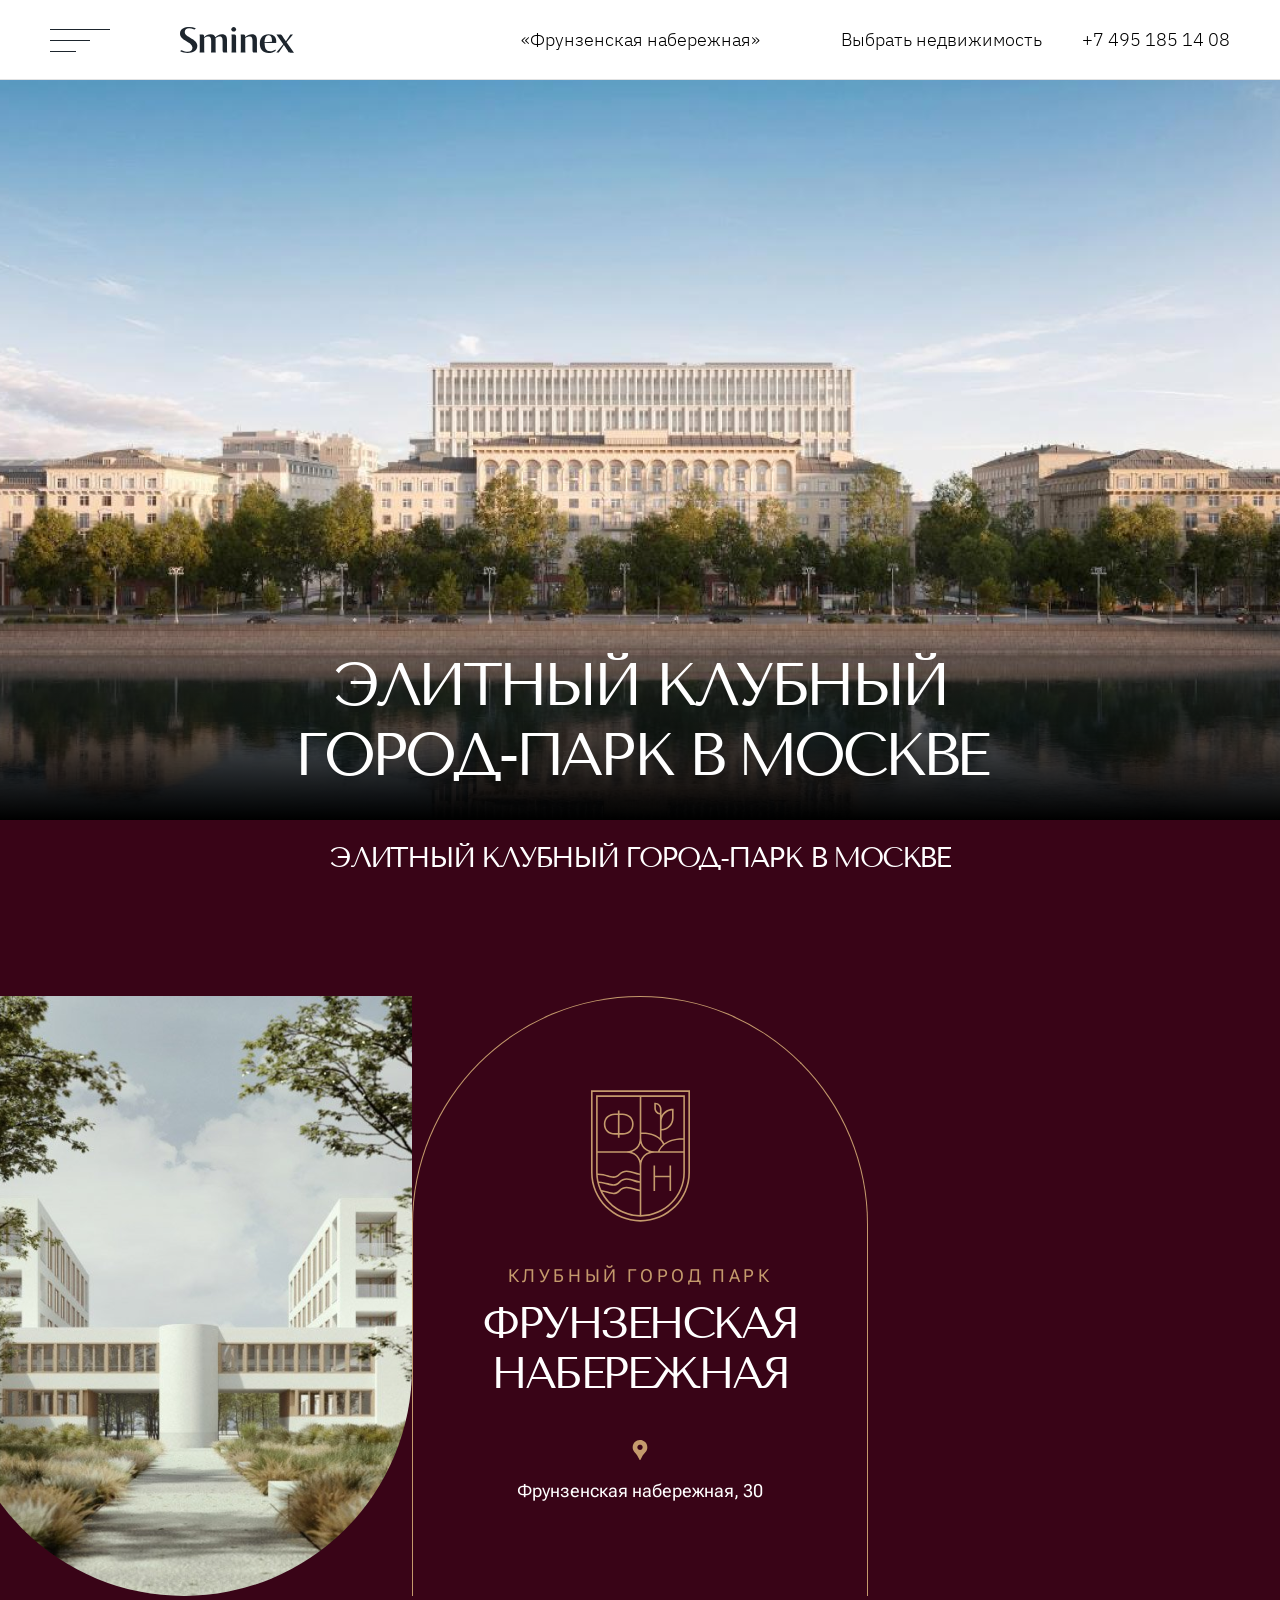
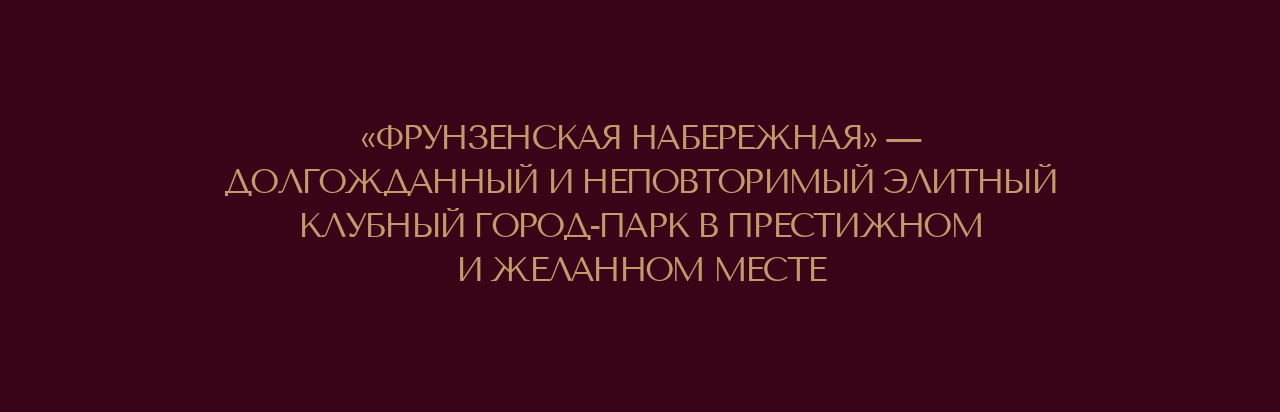
==== commit ef607b7f: "+++" ====
--- a/landing.html
+++ b/landing.html
@@ -42,12 +42,13 @@
     <section class="hero">
       <h1 class="visually-hidden">Проект элитного город-парка в Москве</h1>
       <div class="container">
-          <h2 class="hero__title">Элитный клубный город-парк в Москве</h2>
-        </div>
-      </section>
-    <!-- <section class="embankment">
+        <h2 class="hero__title">Элитный клубный город-парк в Москве</h2>
+      </div>
+    </section>
+    <section class="embankment">
       <h2 class="visually-hidden">Описание фрунзенской набережной</h2>
       <div class="container">
+        <h2 class="embankment__title">Элитный клубный город-парк в Москве</h2>
         <div class="embankment__wrapper">
           <div class="embankment__pictures">
             <ul class="embankment__list">
@@ -93,7 +94,7 @@
           </p>
         </div>
       </div>
-    </section> -->
+    </section>
     <!-- <section class="embankment-picture">
       <h2 class="visually-hidden">Ночная набережная</h2>
     </section> -->
--- a/css/style.css
+++ b/css/style.css
@@ -606,6 +606,11 @@
     min-height: 460px;
   }
 }
+@media (max-width: 767px) {
+  .hero {
+    min-height: 300px;
+  }
+}
 .hero__title {
   font-size: 60px;
   font-family: "Tenor Sans", "Arial", sans-serif;
@@ -648,6 +653,17 @@
   background-color: #390417;
 }
 
+.embankment__title {
+  font-size: 28px;
+  line-height: 36px;
+  letter-spacing: -0.08em;
+  font-family: "Tenor Sans", "Arial", sans-serif;
+  text-align: center;
+  font-weight: 400;
+  text-transform: uppercase;
+  margin: 0;
+  padding: 20px 0 0;
+}
 .embankment__wrapper {
   display: flex;
   padding: 120px 0;
@@ -673,6 +689,12 @@
 @media (max-width: 1023px) {
   .embankment__list .embankment__item:last-child {
     display: none;
+  }
+}
+@media (max-width: 767px) {
+  .embankment__list {
+    display: flex;
+    flex-direction: column;
   }
 }
 .embankment__description {
@@ -748,9 +770,6 @@
     padding: 125px 40px 130px;
   }
 }
-.card-arch img {
-  border-radius: 0 0 250px 250px;
-}
 .card-arch--image {
   border: unset;
   padding: 0;
@@ -787,6 +806,9 @@
     padding: 0;
     margin: 0;
   }
+}
+.card-arch img {
+  border-radius: 0 0 250px 250px;
 }
 .card-arch__list {
   display: flex;
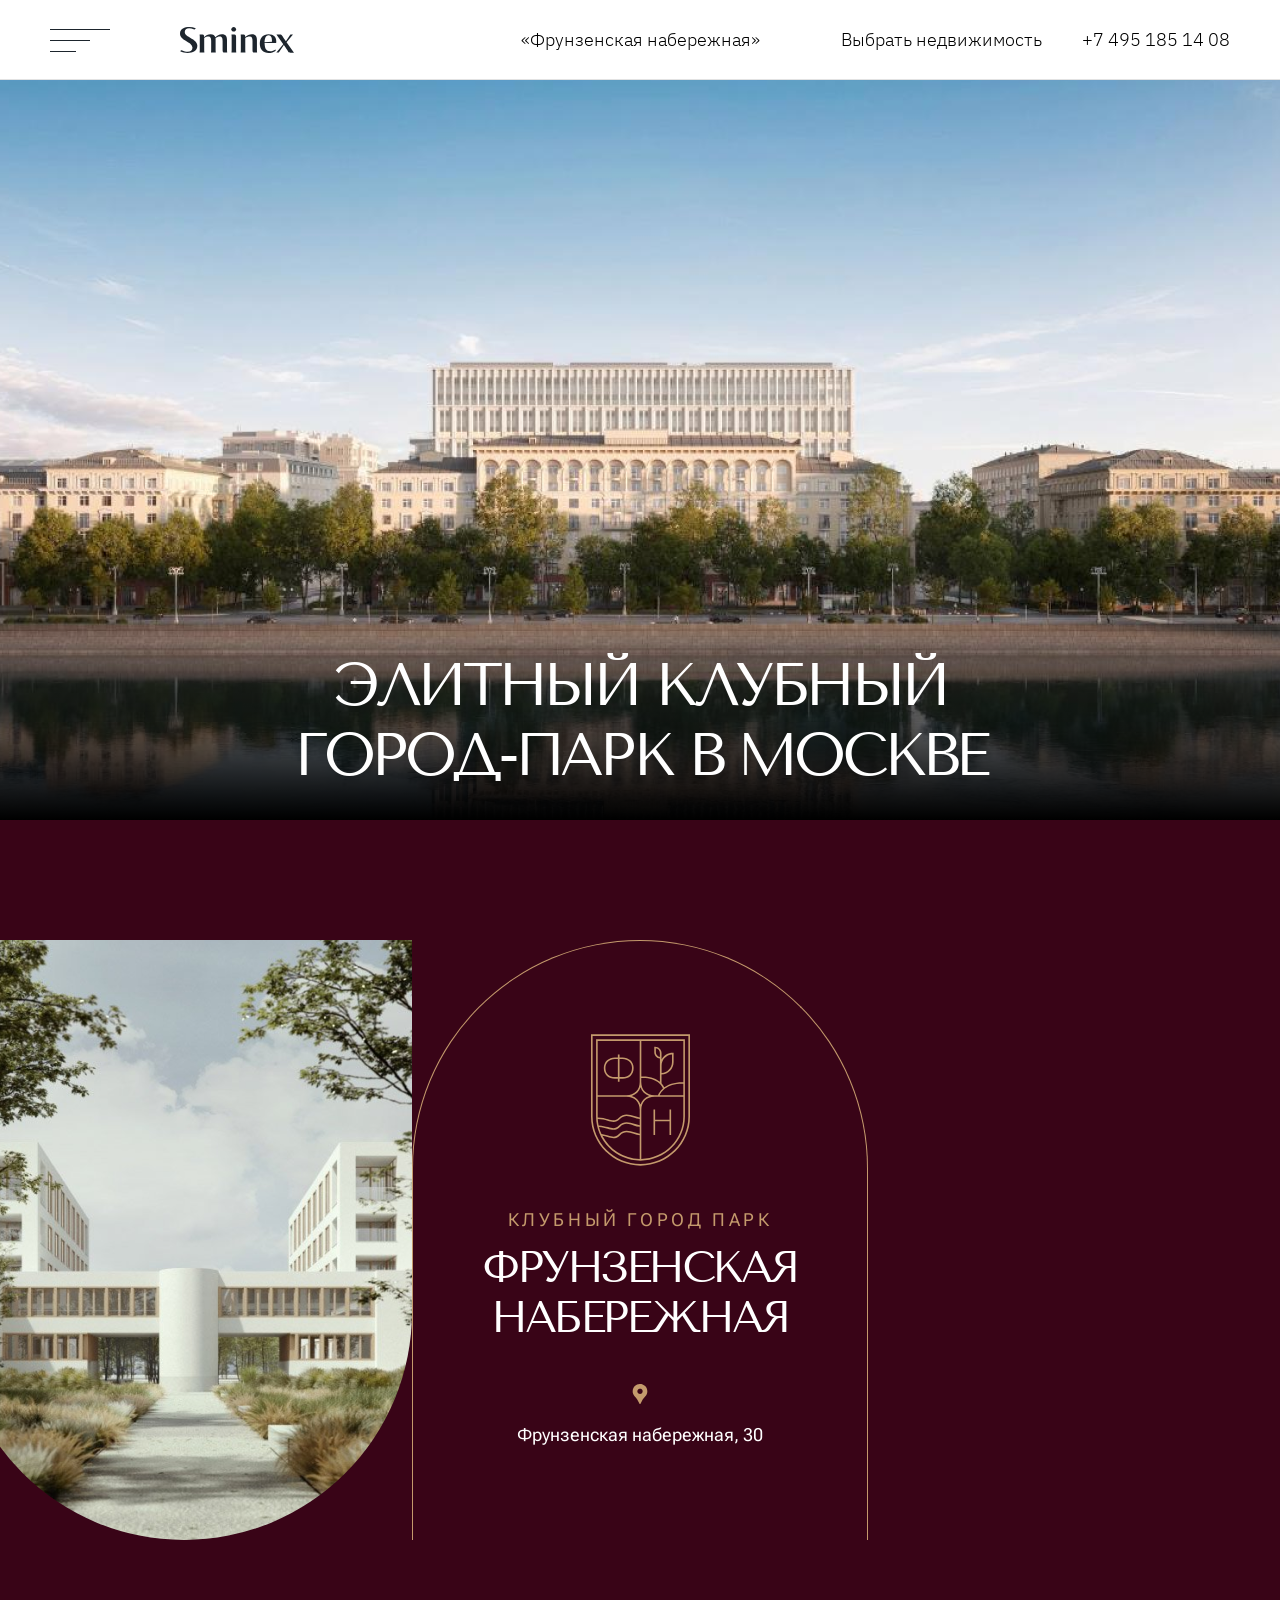
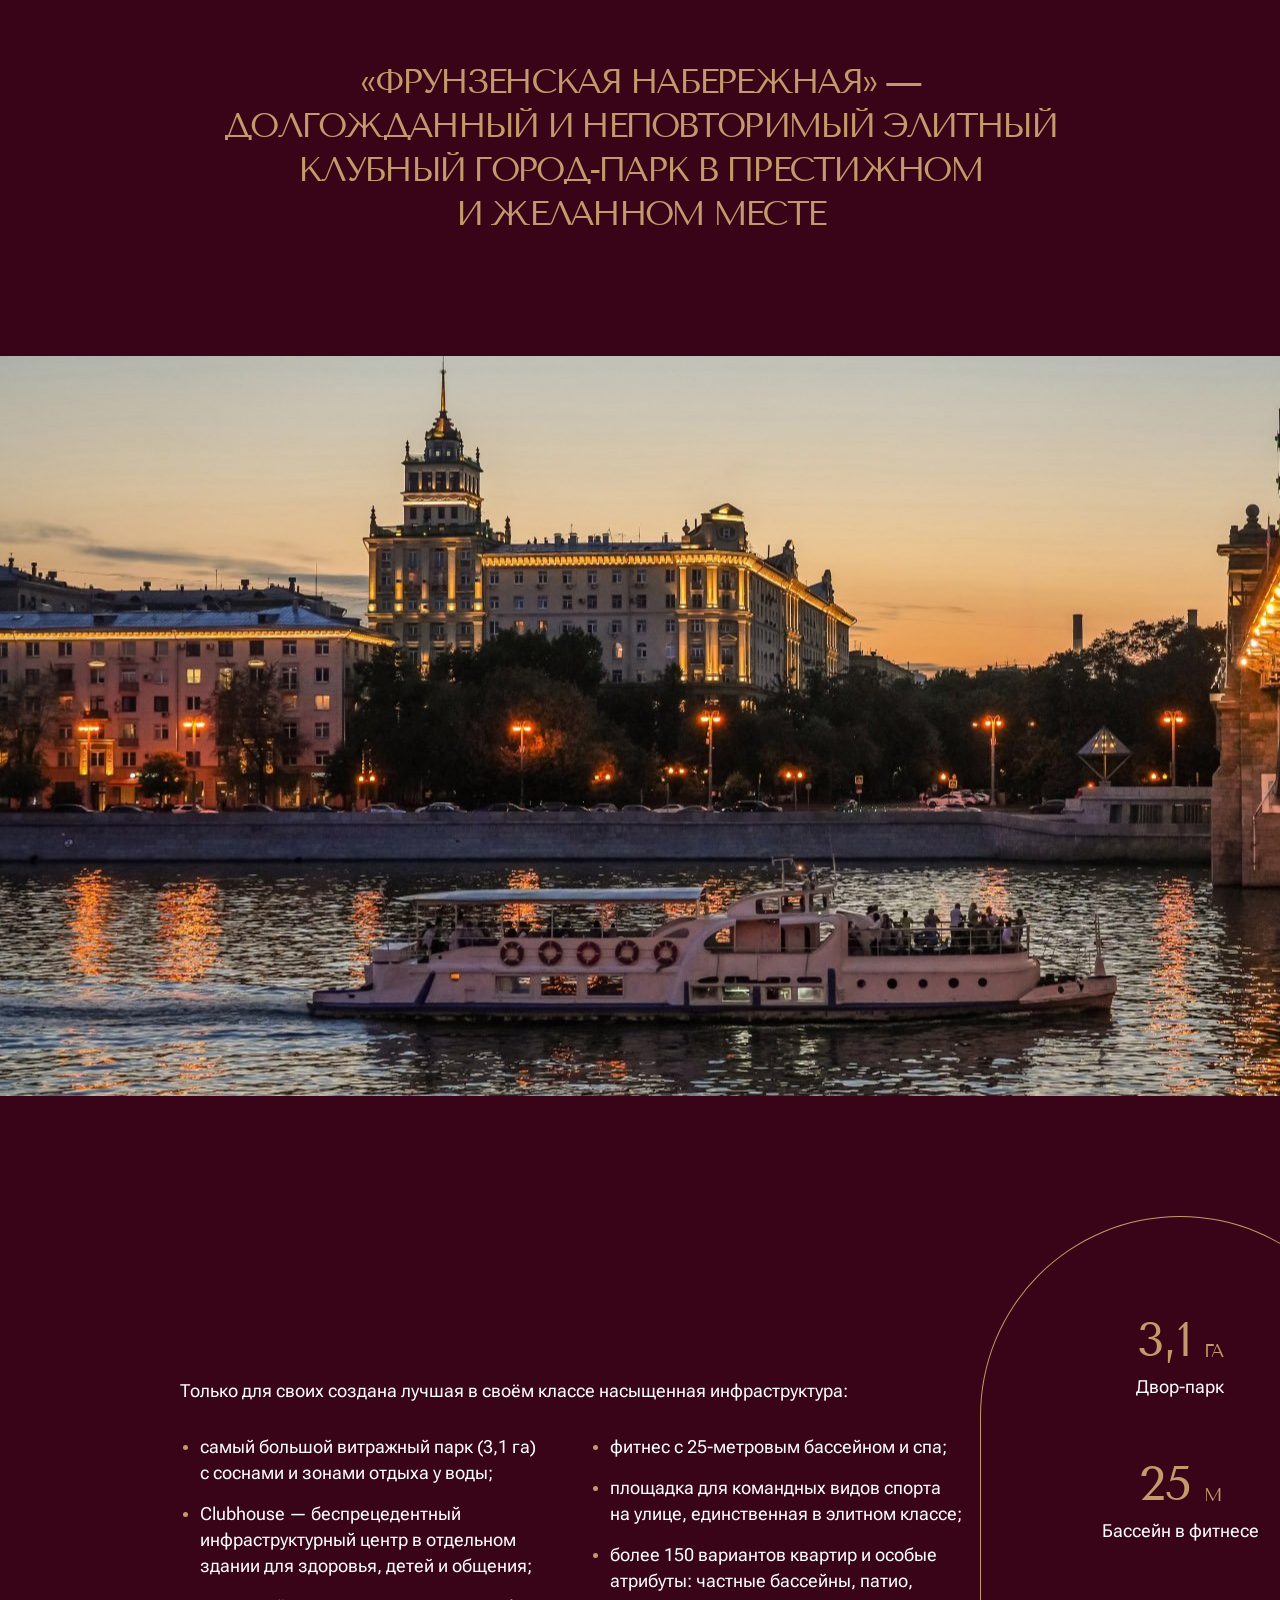
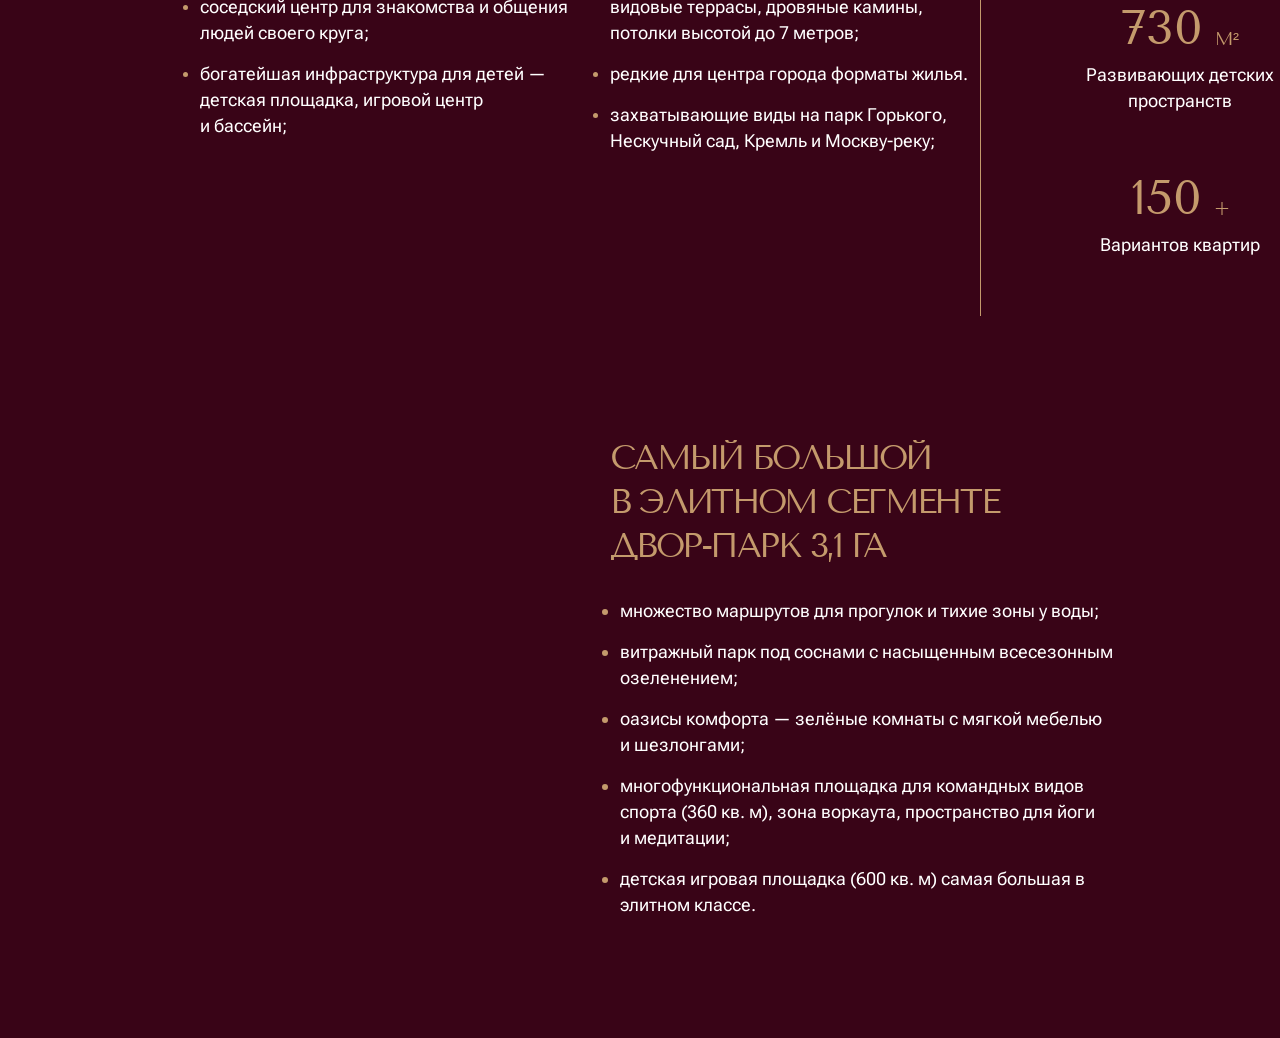
==== commit 6d3b2bbf: "++" ====
--- a/landing.html
+++ b/landing.html
@@ -95,10 +95,10 @@
         </div>
       </div>
     </section>
-    <!-- <section class="embankment-picture">
+    <section class="embankment-picture">
       <h2 class="visually-hidden">Ночная набережная</h2>
-    </section> -->
-    <!-- <section class="infrastructure">
+    </section>
+    <section class="infrastructure">
       <h2 class="visually-hidden">Преимущества инфраструктуры</h2>
       <div class="container">
         <div class="infrastructure__wrapper">
@@ -115,7 +115,7 @@
                   <p class="infrastructure__item-text">соседский центр для знакомства и&nbsp;общения людей своего круга;</p>
                 </li>
                 <li class="infrastructure__item">
-                  <p class="infrastructure__item-text">богатейшая инфраструктурадля детей&nbsp;&mdash; детская площадка, игровой центр и&nbsp;бассейн;</p>
+                  <p class="infrastructure__item-text">богатейшая инфраструктура для детей&nbsp;&mdash; детская площадка, игровой центр и&nbsp;бассейн;</p>
                 </li>
                 <li class="infrastructure__item">
                   <p class="infrastructure__item-text">фитнес с&nbsp;25-метровым бассейном и&nbsp;спа;</p>
@@ -164,8 +164,8 @@
           </div>
         </div>
       </div>
-    </section> -->
-    <!-- <section class="park">
+    </section>
+    <section class="park">
       <div class="container">
         <div class="park__wrapper">
           <picture class="park__picture">
@@ -185,7 +185,7 @@
           </div>
         </div>
       </div>
-    </section> -->
+    </section>
     <!-- <section class="info">
       <h2 class="visually-hidden">Площадь парка</h2>
       <div class="container">
--- a/css/style.css
+++ b/css/style.css
@@ -654,6 +654,7 @@
 }
 
 .embankment__title {
+  display: none;
   font-size: 28px;
   line-height: 36px;
   letter-spacing: -0.08em;
@@ -664,6 +665,11 @@
   margin: 0;
   padding: 20px 0 0;
 }
+@media (max-width: 767px) {
+  .embankment__title {
+    display: block;
+  }
+}
 .embankment__wrapper {
   display: flex;
   padding: 120px 0;
@@ -676,6 +682,12 @@
   .embankment__wrapper {
     padding: 80px 0;
     gap: 80px;
+  }
+}
+@media (max-width: 767px) {
+  .embankment__wrapper {
+    padding: 60px 0;
+    gap: 64px;
   }
 }
 .embankment__list {
@@ -715,6 +727,12 @@
     line-height: 30px;
   }
 }
+@media (max-width: 767px) {
+  .embankment__description {
+    font-size: 20px;
+    line-height: 24px;
+  }
+}
 .embankment__description-first-row {
   display: block;
 }
@@ -745,6 +763,11 @@
     background-position: center;
   }
 }
+@media (max-width: 767px) {
+  .embankment-picture {
+    height: 300px;
+  }
+}
 
 .card-arch {
   display: flex;
@@ -765,6 +788,11 @@
     min-height: unset;
   }
 }
+@media (max-width: 767px) {
+  .card-arch {
+    padding: 25px 0 0;
+  }
+}
 @media (max-width: 1023px) {
   .card-arch--layout {
     padding: 125px 40px 130px;
@@ -782,6 +810,12 @@
   .card-arch--main {
     width: 266px;
     min-height: 350px;
+  }
+}
+@media (max-width: 767px) {
+  .card-arch--main {
+    width: 220px;
+    min-height: 290px;
   }
 }
 .card-arch--reverse img {
@@ -807,6 +841,13 @@
     margin: 0;
   }
 }
+@media (max-width: 1023px) and (max-width: 767px) {
+  .card-arch--statistic .card-arch__list {
+    display: grid;
+    grid-template-columns: 120px 120px;
+    gap: 0 40px;
+  }
+}
 .card-arch img {
   border-radius: 0 0 250px 250px;
 }
@@ -836,6 +877,21 @@
   }
   .card-arch__item:last-child {
     padding: 80px 0 0;
+  }
+}
+@media (max-width: 767px) {
+  .card-arch__item:nth-child(1) {
+    padding: 50px 0 0;
+    margin: 0 0 40px;
+  }
+  .card-arch__item:nth-child(3) .card-arch__text {
+    margin: 0 0 10px;
+  }
+  .card-arch__item:nth-child(2) {
+    padding: 0;
+  }
+  .card-arch__item:last-child {
+    padding: 0;
   }
 }
 .card-arch__icon {
@@ -849,6 +905,11 @@
     margin: 0 0 20px;
   }
 }
+@media (max-width: 767px) {
+  .card-arch__icon {
+    margin: 0 0 10px;
+  }
+}
 .card-arch__logo {
   width: 99px;
   height: 134px;
@@ -858,6 +919,12 @@
   .card-arch__logo {
     height: 95px;
     margin: 0 0 20px;
+  }
+}
+@media (max-width: 767px) {
+  .card-arch__logo {
+    width: 58px;
+    height: 82px;
   }
 }
 .card-arch__logo-text {
@@ -877,6 +944,13 @@
     margin: 0 0 2px;
   }
 }
+@media (max-width: 767px) {
+  .card-arch__logo-text {
+    font-size: 10px;
+    line-height: 14px;
+    margin: 0 0 10px;
+  }
+}
 .card-arch__title {
   font-family: "Tenor Sans", "Arial", sans-serif;
   font-size: 44px;
@@ -895,6 +969,14 @@
     margin: 0 0 20px;
   }
 }
+@media (max-width: 767px) {
+  .card-arch__title {
+    font-size: 24px;
+    line-height: 28px;
+    width: 100%;
+    margin: 0 0 15px;
+  }
+}
 .card-arch__location-logo {
   width: 16px;
   height: 22px;
@@ -904,6 +986,11 @@
   .card-arch__location-logo {
     width: 13px;
     height: 18px;
+  }
+}
+@media (max-width: 767px) {
+  .card-arch__location-logo {
+    margin: 0;
   }
 }
 .card-arch__address {
@@ -937,6 +1024,13 @@
     line-height: 40px;
   }
 }
+@media (max-width: 767px) {
+  .card-arch__numbers {
+    font-size: 28px;
+    line-height: 36px;
+    margin: 0;
+  }
+}
 .card-arch__numbers span {
   font-family: "Tenor Sans", "Arial", sans-serif;
   font-size: 18px;
@@ -979,6 +1073,11 @@
   .card-arch__text {
     font-size: 14px;
     line-height: 20px;
+  }
+}
+@media (max-width: 767px) {
+  .card-arch__text {
+    width: 100px;
   }
 }
 .card-arch__text-decor {
@@ -1010,6 +1109,11 @@
     padding: 80px 0 0;
   }
 }
+@media (max-width: 767px) {
+  .infrastructure {
+    padding: 60px 0 0;
+  }
+}
 .infrastructure__wrapper {
   display: flex;
   justify-content: space-between;
@@ -1034,6 +1138,12 @@
     padding: 0 0 0 15px;
   }
 }
+@media (max-width: 767px) {
+  .infrastructure__list {
+    -moz-columns: unset;
+         columns: unset;
+  }
+}
 .infrastructure__item:not(:last-child) {
   margin: 0 0 15px;
 }
@@ -1053,6 +1163,11 @@
     font-size: 14px;
     line-height: 20px;
     margin: 0 0 20px;
+  }
+}
+@media (max-width: 767px) {
+  .infrastructure__text {
+    margin: 0 0 12px;
   }
 }
 .infrastructure__item-text {
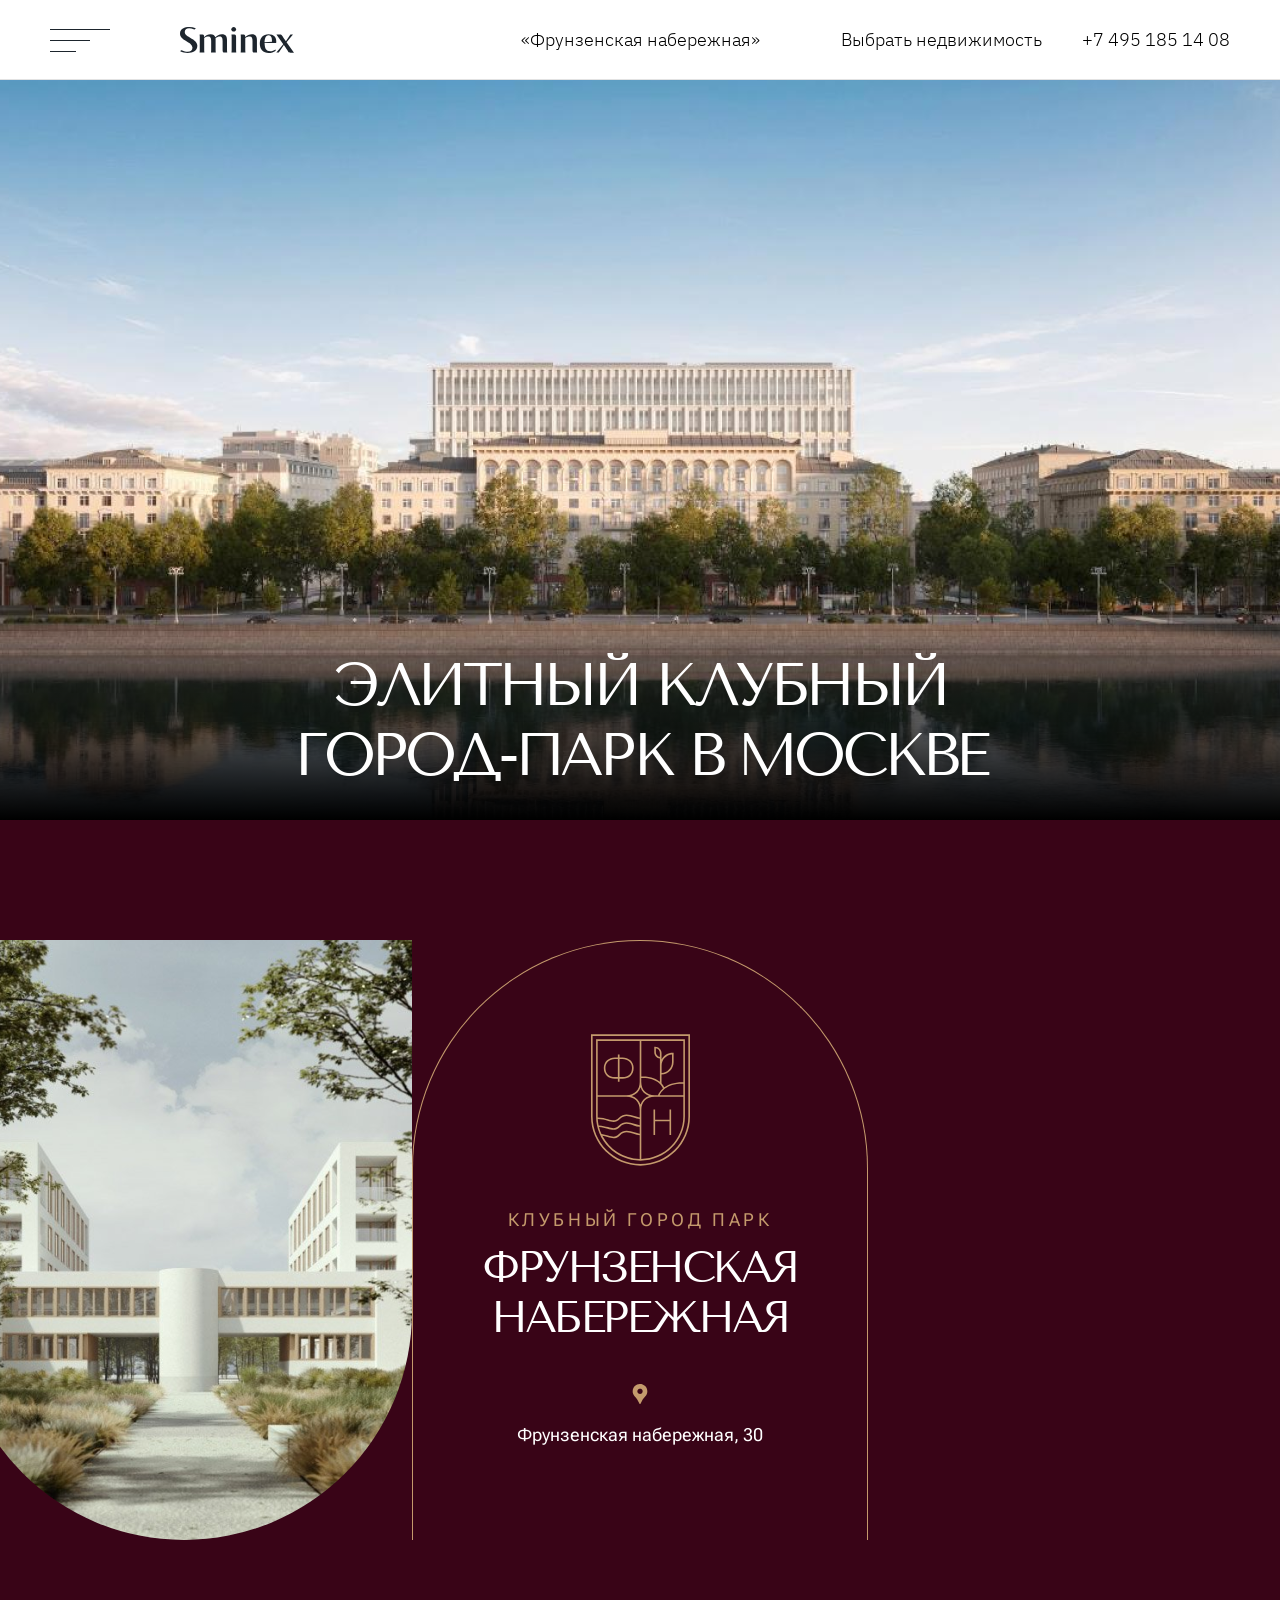
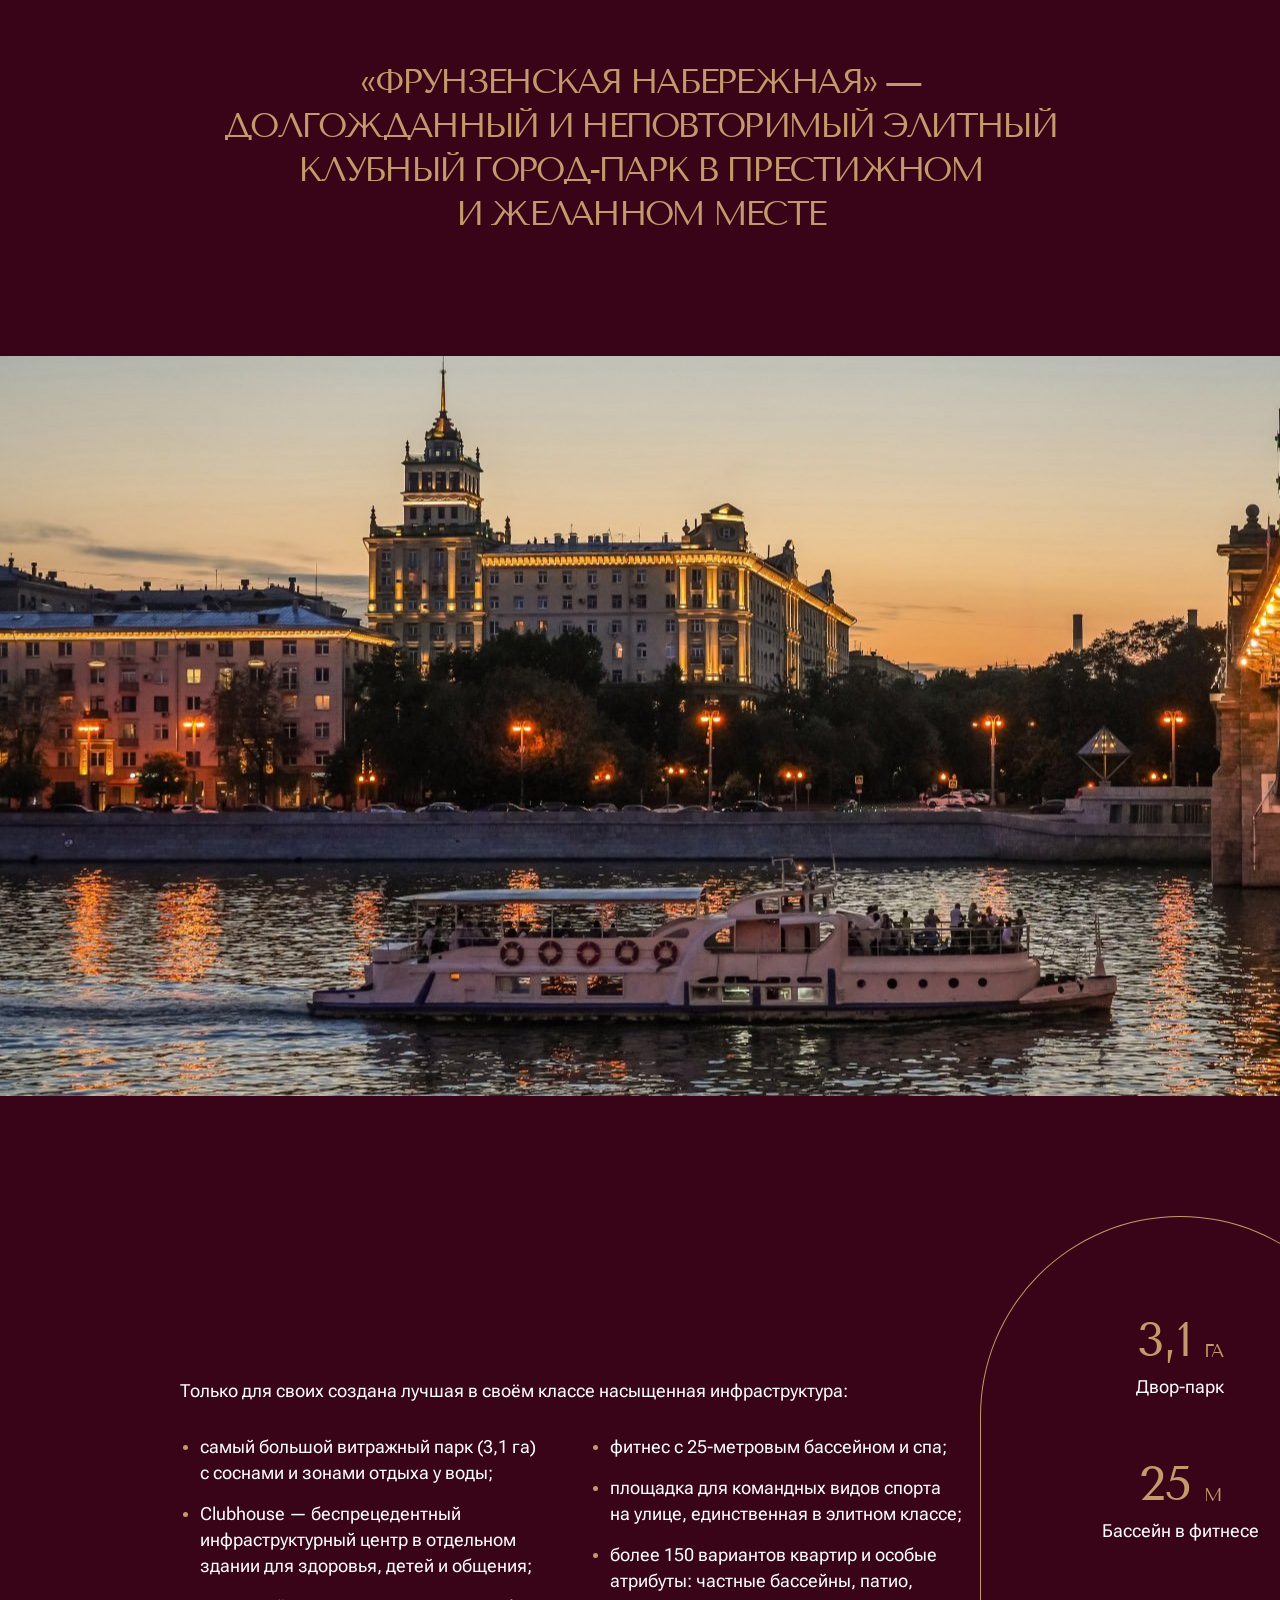
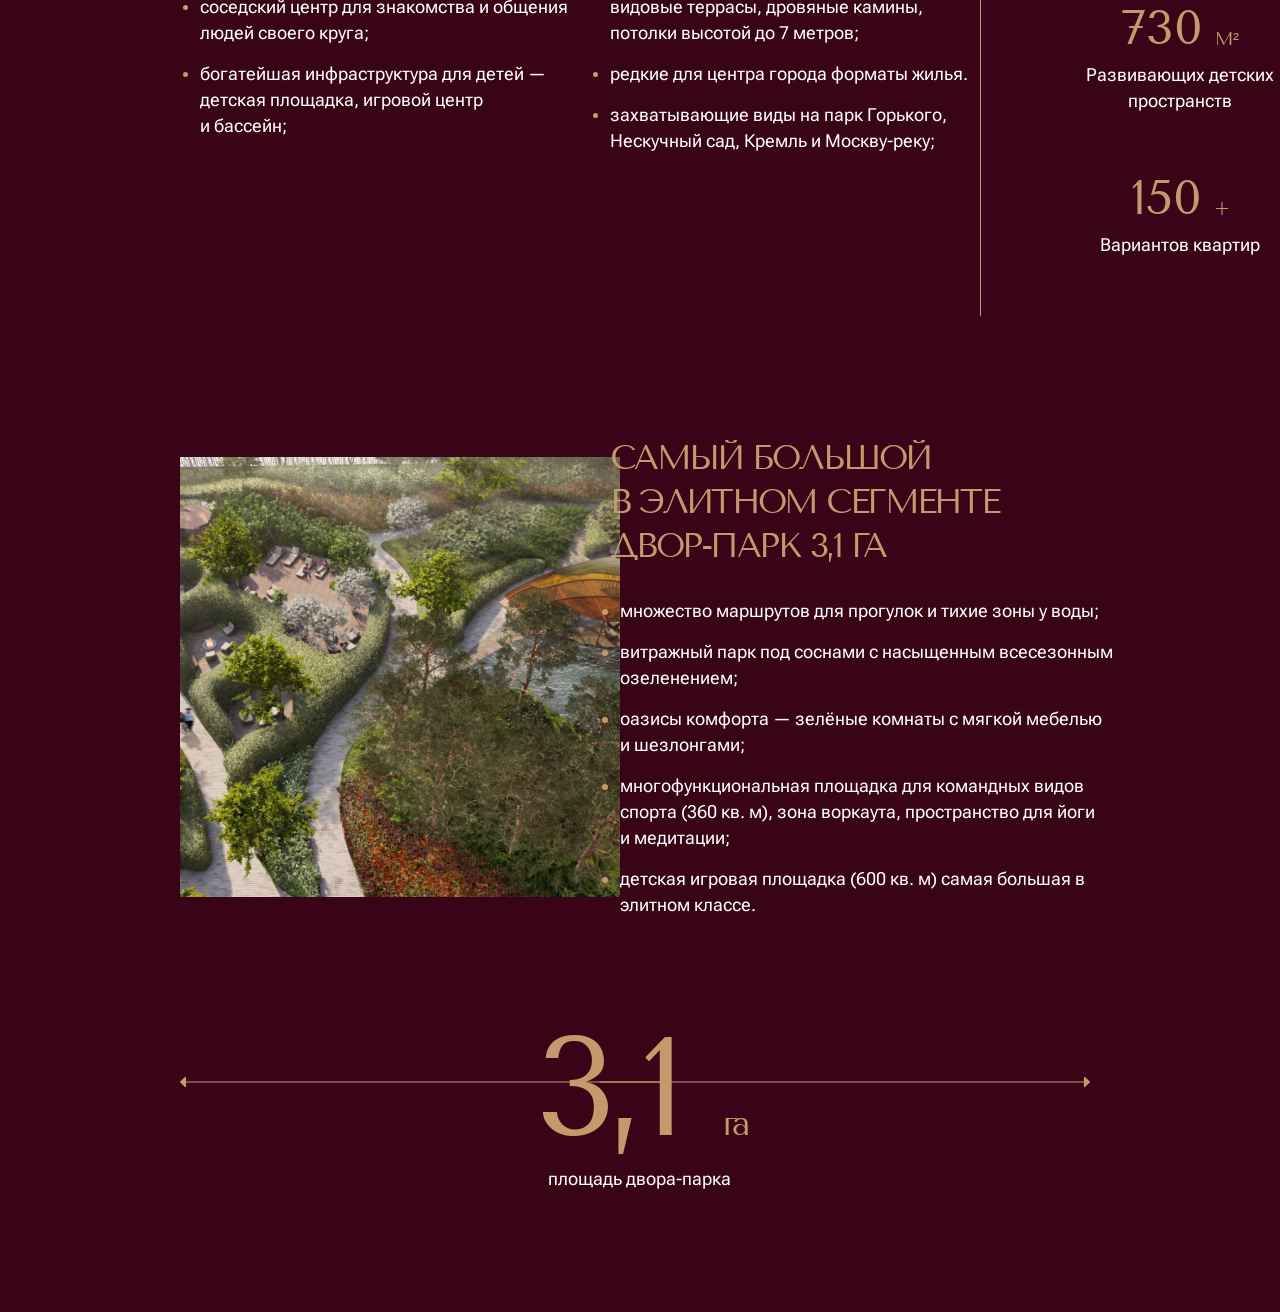
==== commit 0e296b75: "+++" ====
--- a/landing.html
+++ b/landing.html
@@ -186,7 +186,7 @@
         </div>
       </div>
     </section>
-    <!-- <section class="info">
+    <section class="info">
       <h2 class="visually-hidden">Площадь парка</h2>
       <div class="container">
         <div class="info__wrapper">
@@ -196,7 +196,7 @@
           </div>
         </div>
       </div>
-    </section> -->
+    </section>
     <!-- <section class="architecture">
       <div class="container">
         <div class="architecture__wrapper">
--- a/css/style.css
+++ b/css/style.css
@@ -1194,6 +1194,11 @@
     padding: 60px 0 82px;
   }
 }
+@media (max-width: 767px) {
+  .park {
+    padding: 50px 0 0;
+  }
+}
 .park__wrapper {
   display: flex;
   justify-content: space-between;
@@ -1204,6 +1209,13 @@
     display: grid;
     grid-template-columns: repeat(2, 340px);
     gap: 50px;
+  }
+}
+@media (max-width: 767px) {
+  .park__wrapper {
+    display: flex;
+    flex-direction: column;
+    gap: 40px;
   }
 }
 .park__description {
@@ -1225,6 +1237,13 @@
     font-size: 24px;
     line-height: 30px;
     margin: 0 0 20px;
+  }
+}
+@media (max-width: 767px) {
+  .park__title {
+    font-size: 20px;
+    line-height: 24px;
+    margin: 0 0 15px;
   }
 }
 .park__list {
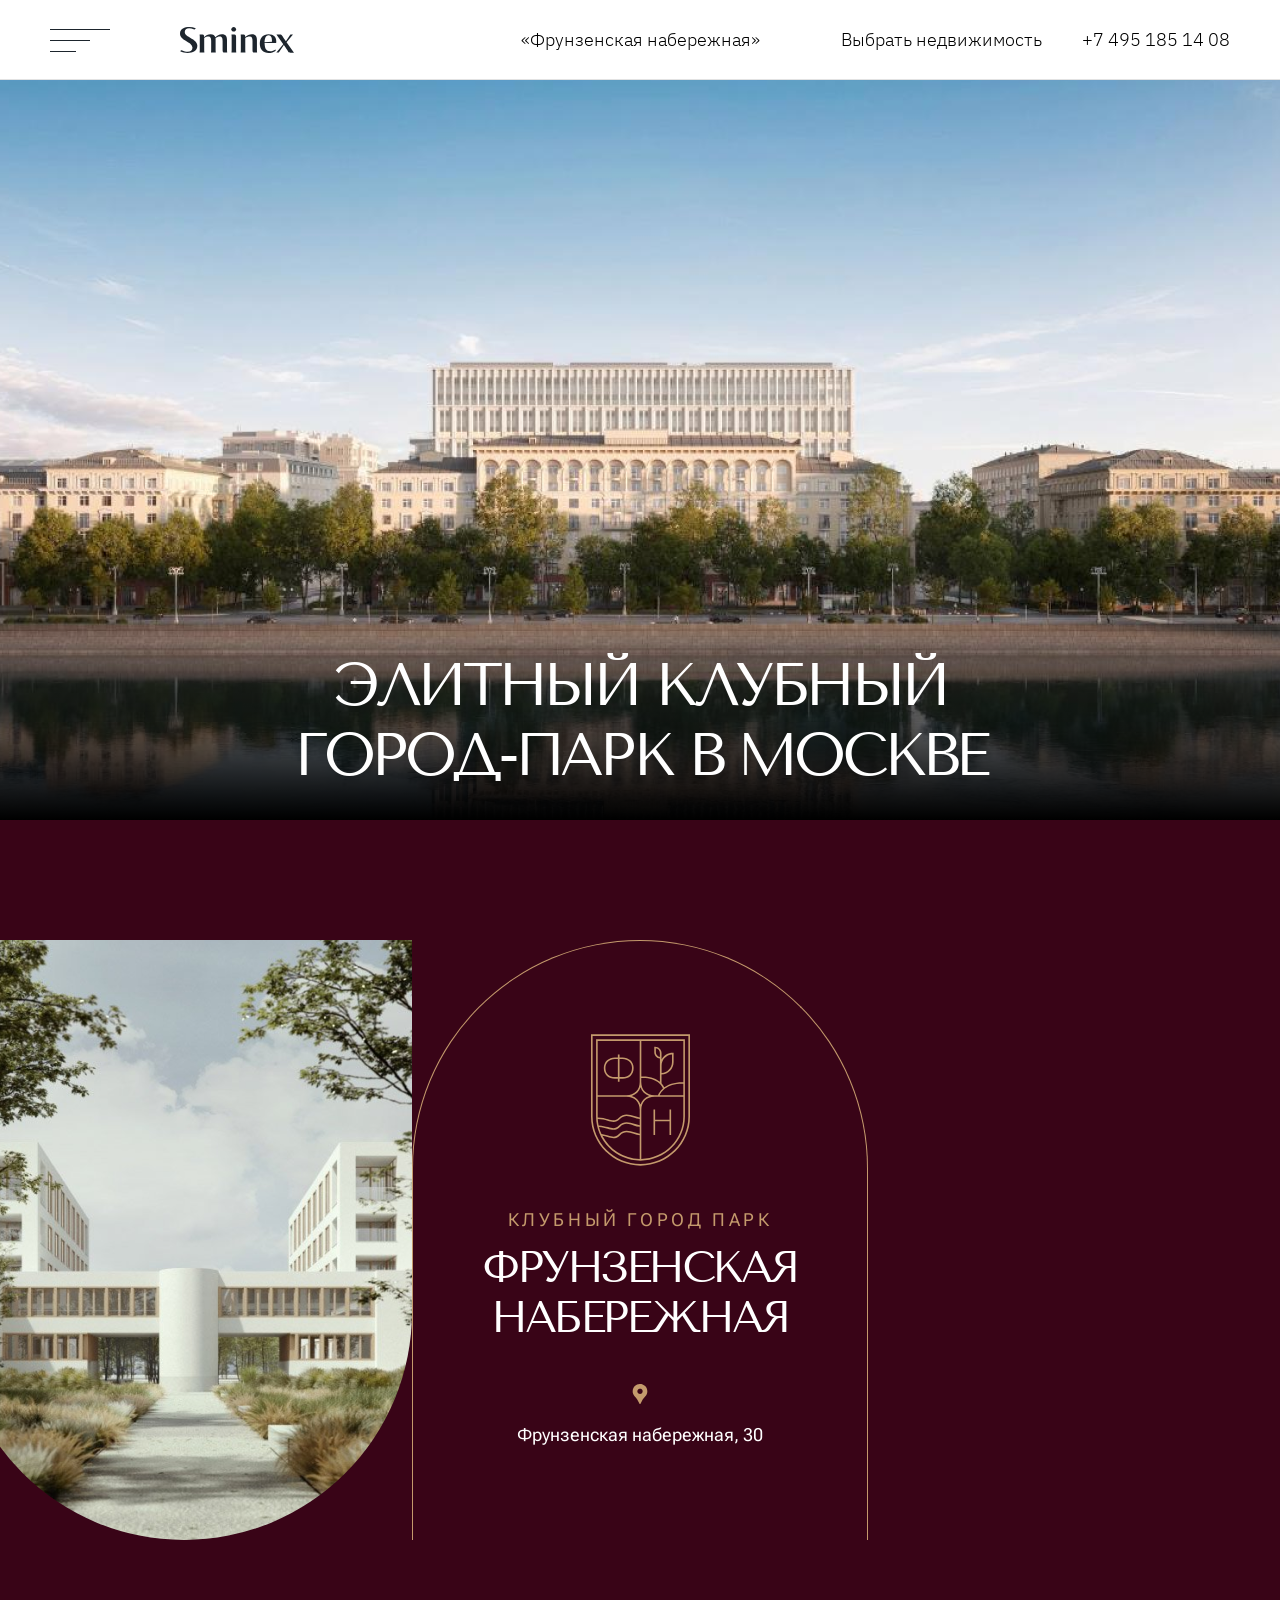
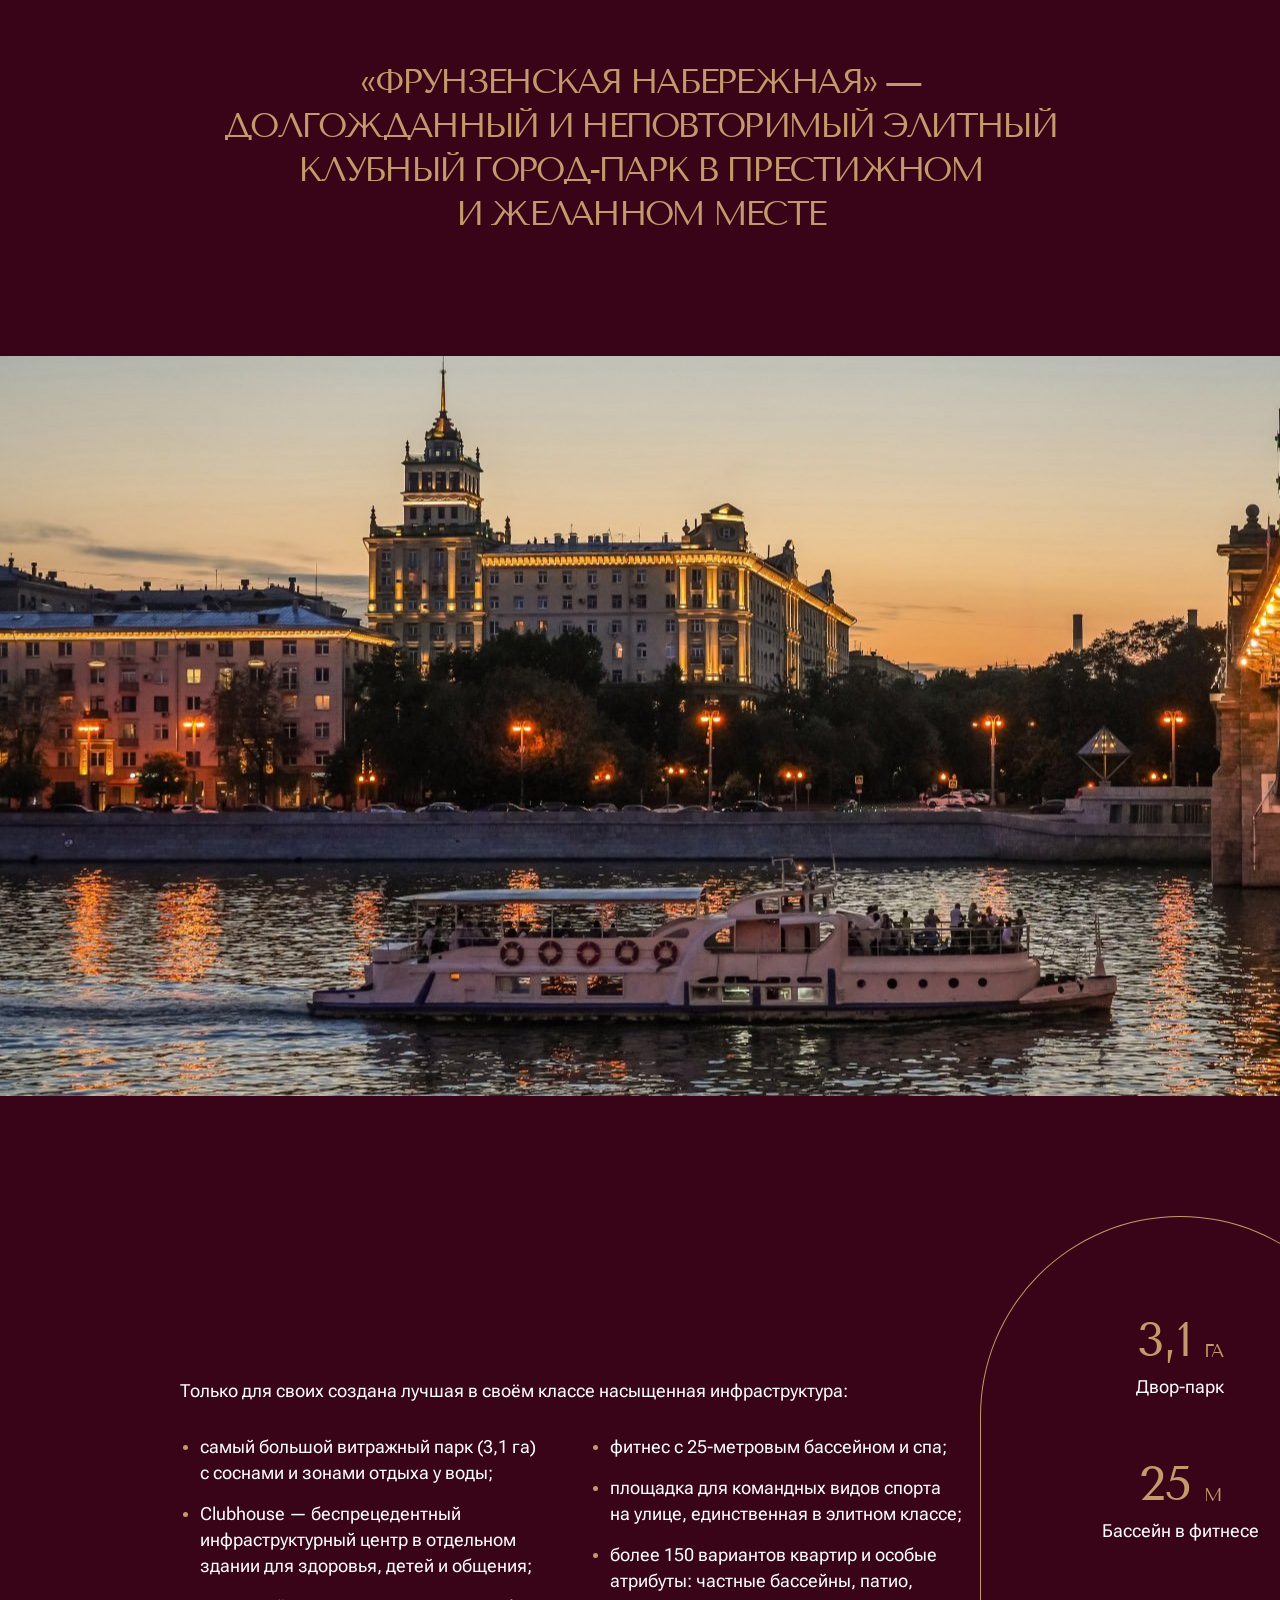
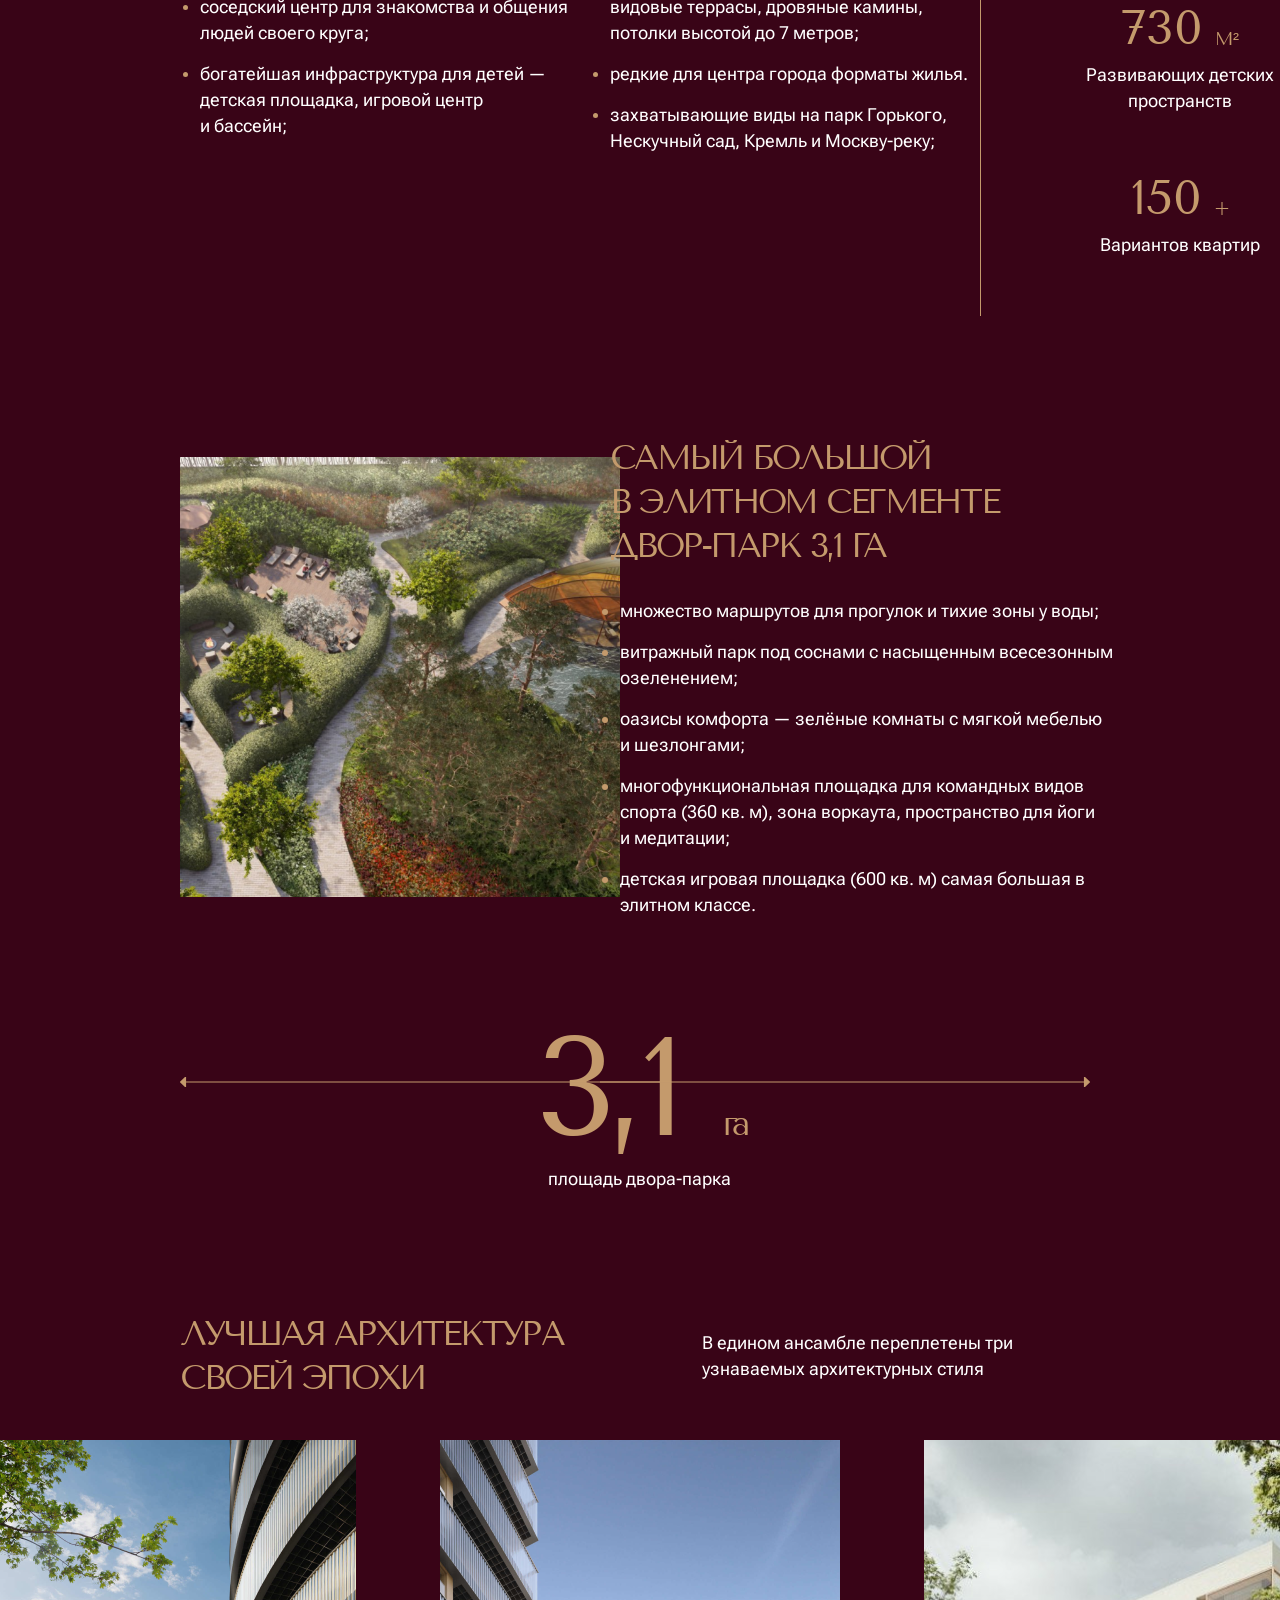
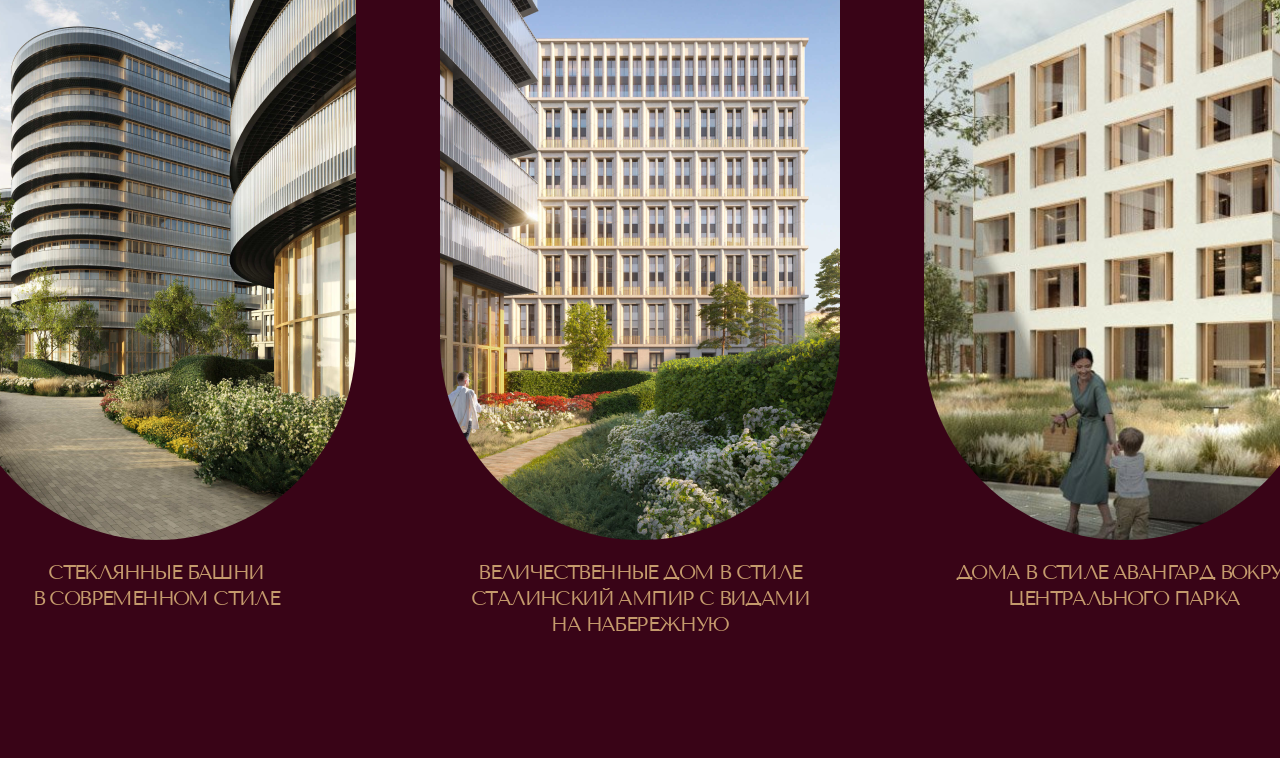
==== commit 54a95604: "+++" ====
--- a/landing.html
+++ b/landing.html
@@ -197,7 +197,7 @@
         </div>
       </div>
     </section>
-    <!-- <section class="architecture">
+    <section class="architecture">
       <div class="container">
         <div class="architecture__wrapper">
           <h2 class="architecture__title">Лучшая архитектура своей эпохи</h2>
@@ -236,7 +236,7 @@
           </li>
         </ul>
       </div>
-    </section> -->
+    </section>
     <!-- <section class="apartments">
       <div class="container">
         <div class="apartments__wrapper">
--- a/css/style.css
+++ b/css/style.css
@@ -1282,6 +1282,11 @@
     padding: 0 0 80px;
   }
 }
+@media (max-width: 767px) {
+  .info {
+    padding: 60px 0 0;
+  }
+}
 .info__wrapper {
   display: flex;
   justify-content: center;
@@ -1309,6 +1314,11 @@
     background-size: contain;
   }
 }
+@media (max-width: 767px) {
+  .info__block::before {
+    width: 84px;
+  }
+}
 .info__block::after {
   content: "";
   background: url("/images/sprite/icon-arrow-right.svg") center no-repeat;
@@ -1324,6 +1334,11 @@
     background-size: contain;
   }
 }
+@media (max-width: 767px) {
+  .info__block::after {
+    width: 84px;
+  }
+}
 .info__block-numbers {
   font-size: 140px;
   line-height: 100px;
@@ -1338,6 +1353,13 @@
     font-size: 90px;
     line-height: 70px;
     margin: 0 0 15px;
+  }
+}
+@media (max-width: 767px) {
+  .info__block-numbers {
+    font-size: 70px;
+    line-height: 50px;
+    margin: 0 0 10px;
   }
 }
 .info__block-numbers span {
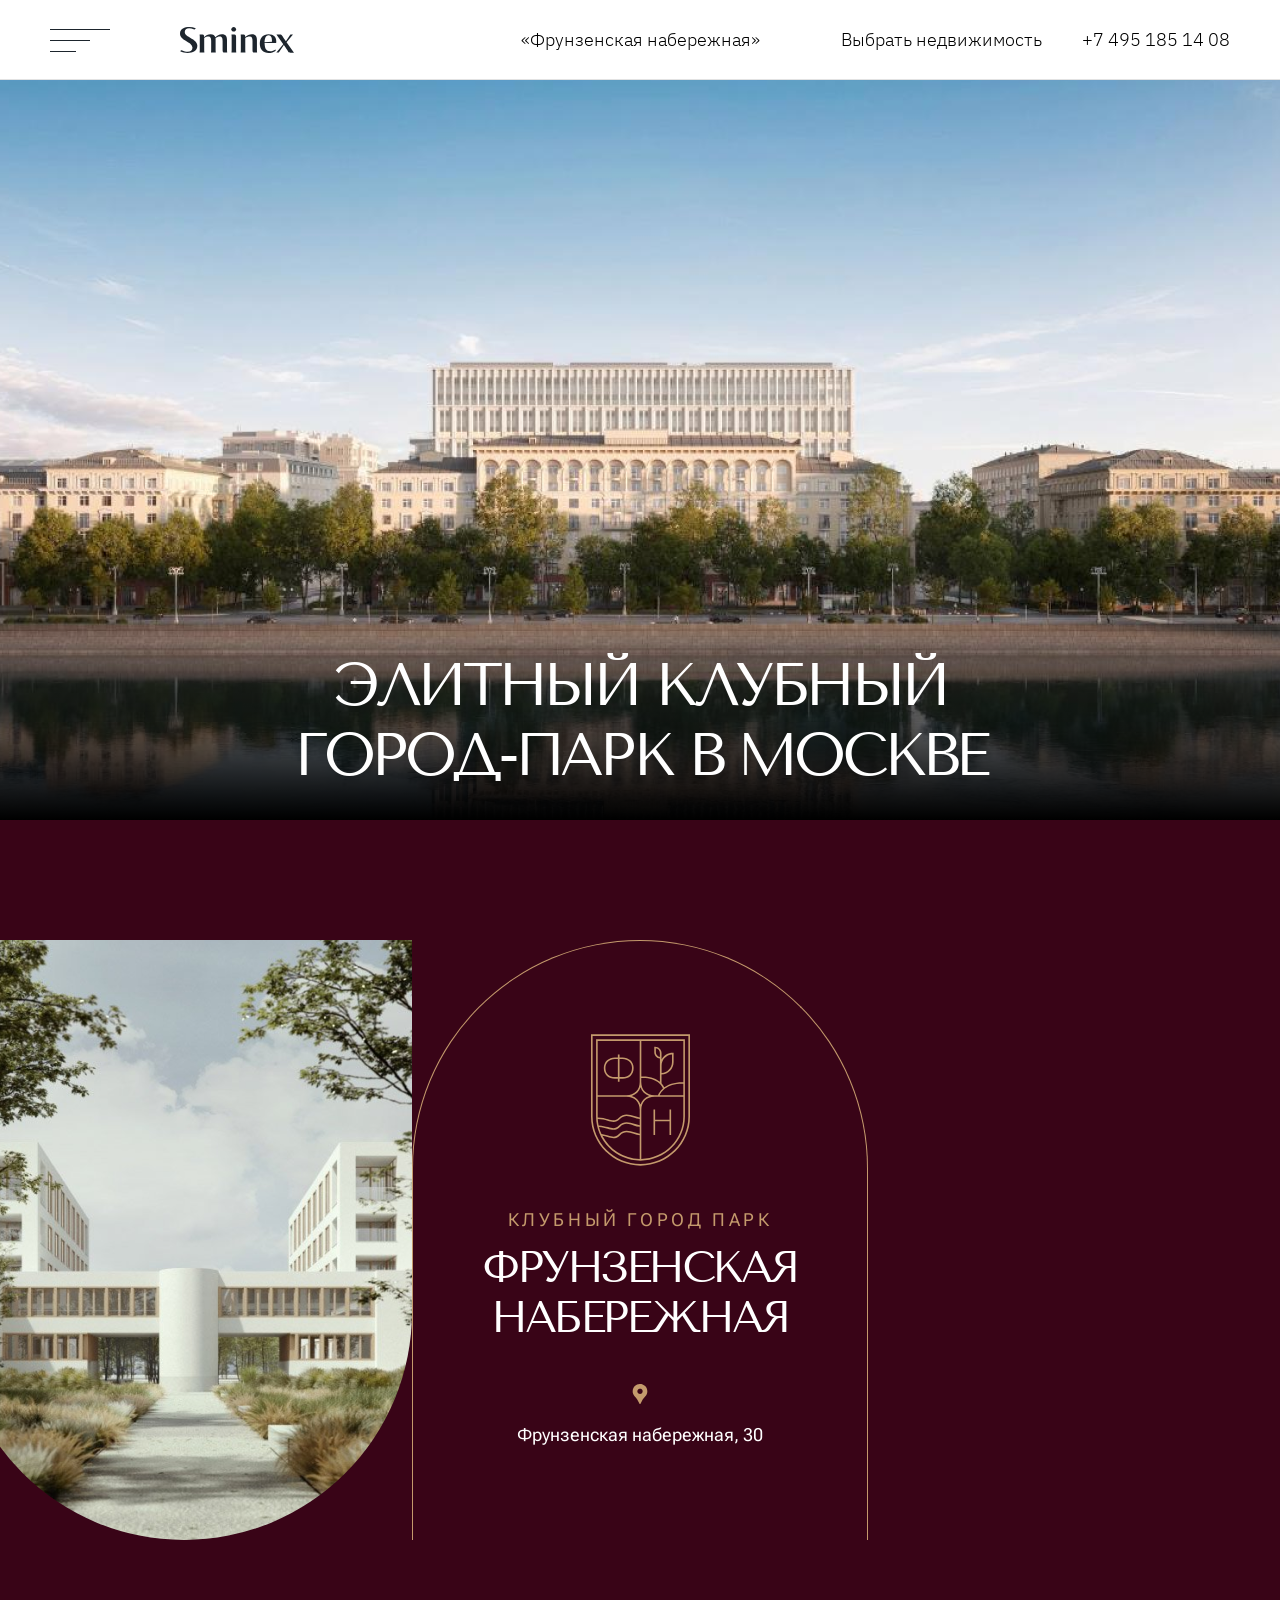
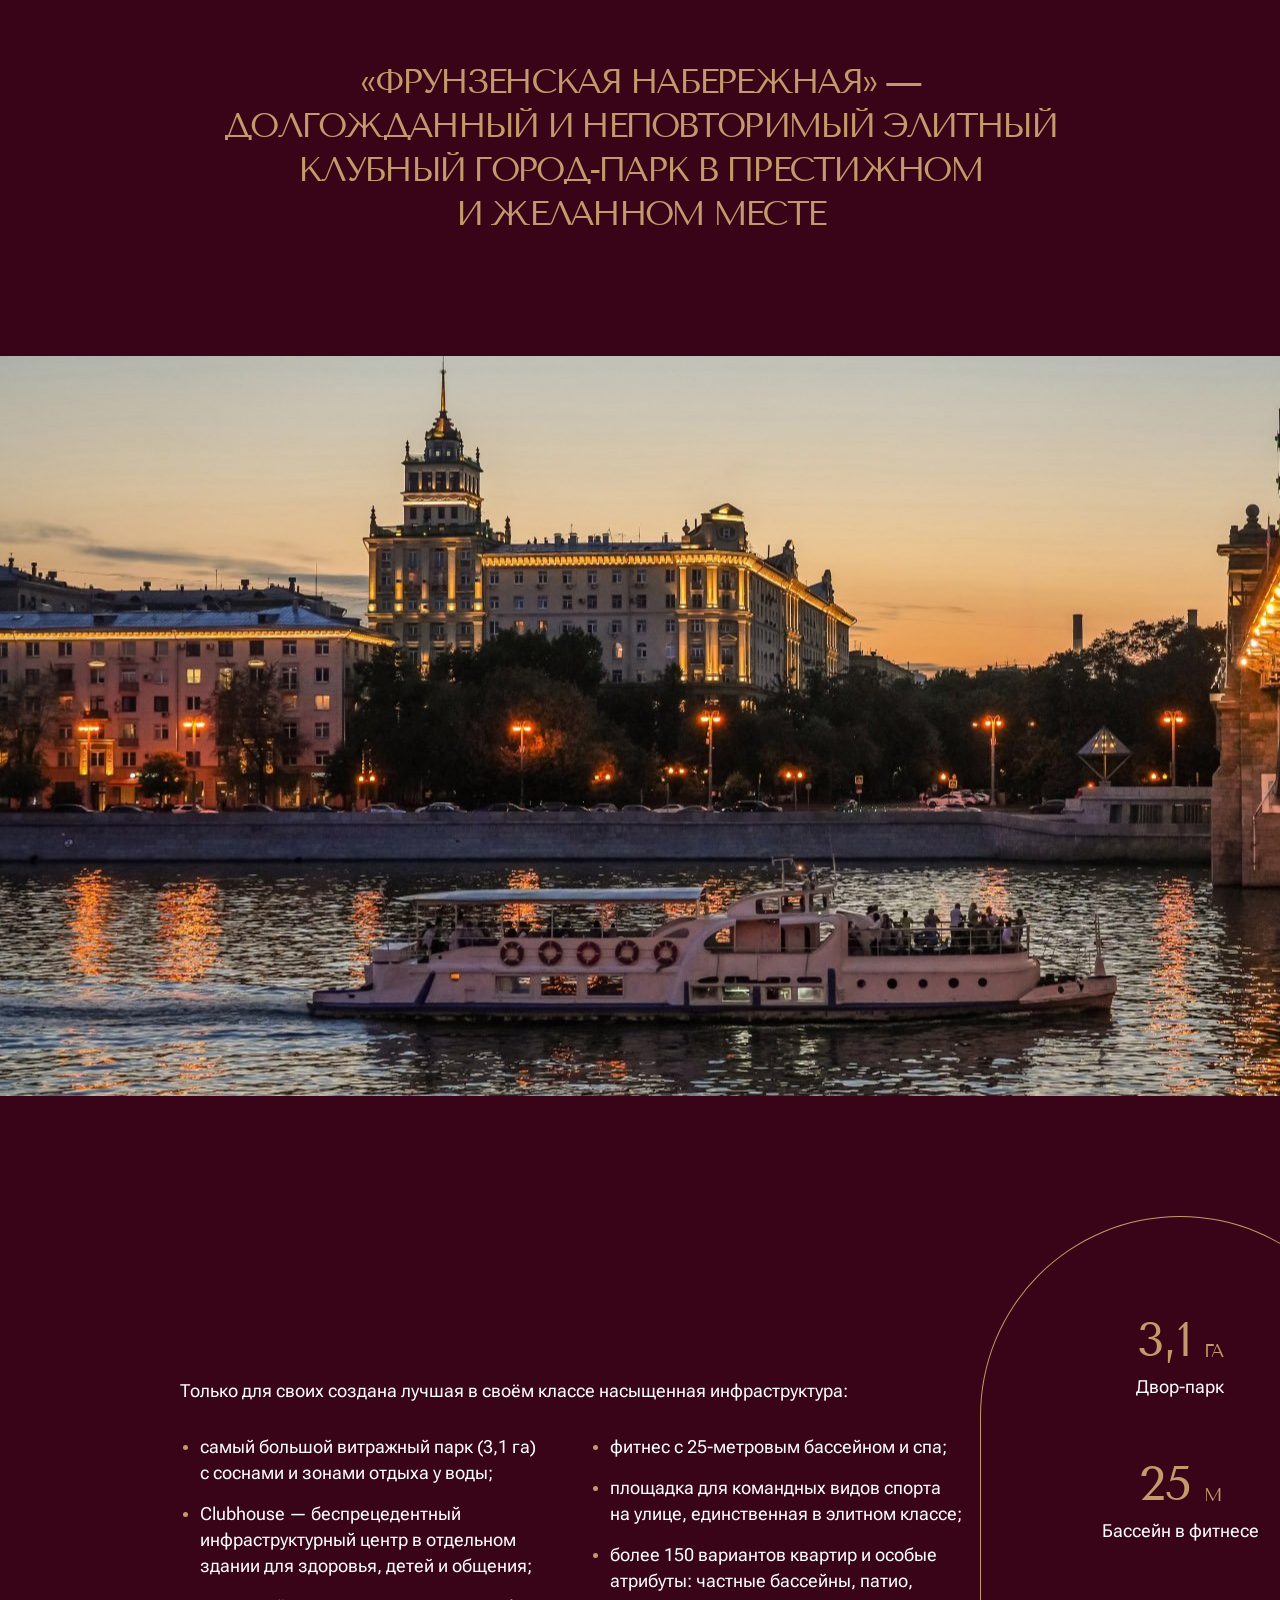
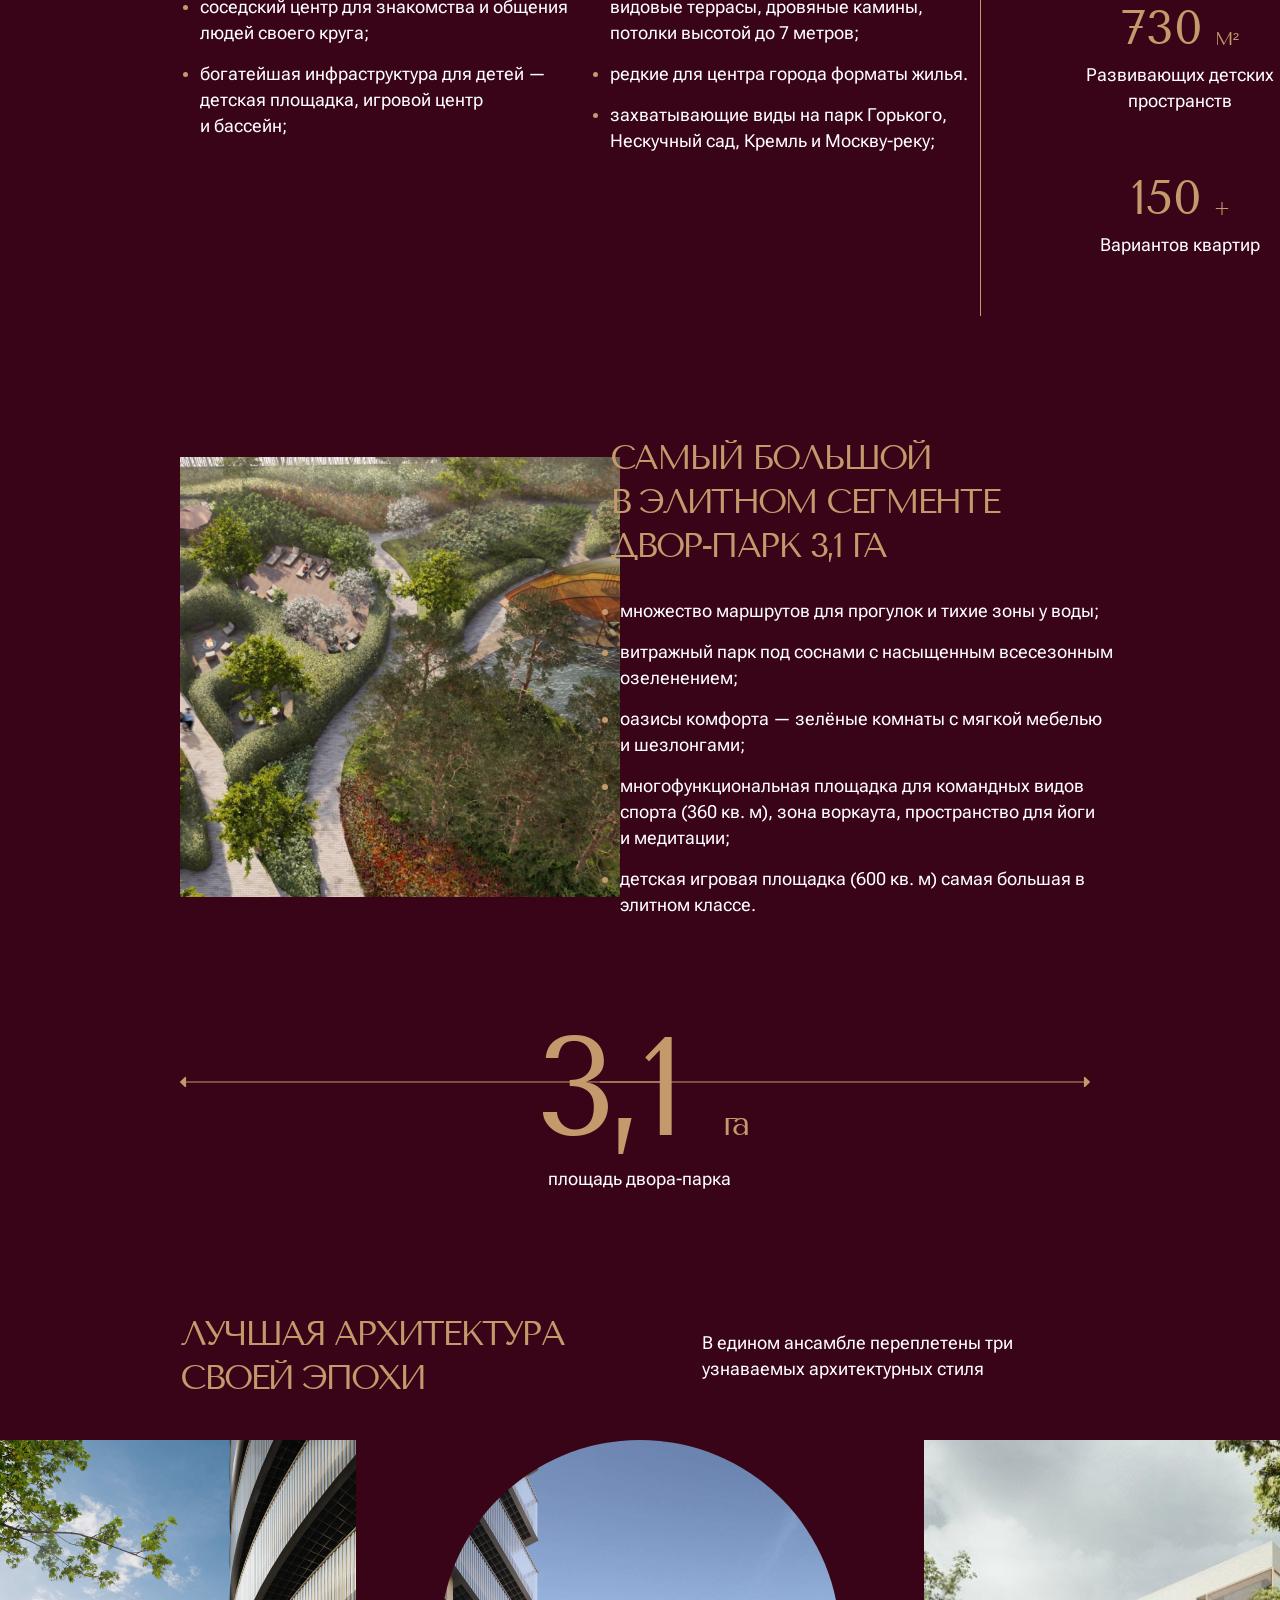
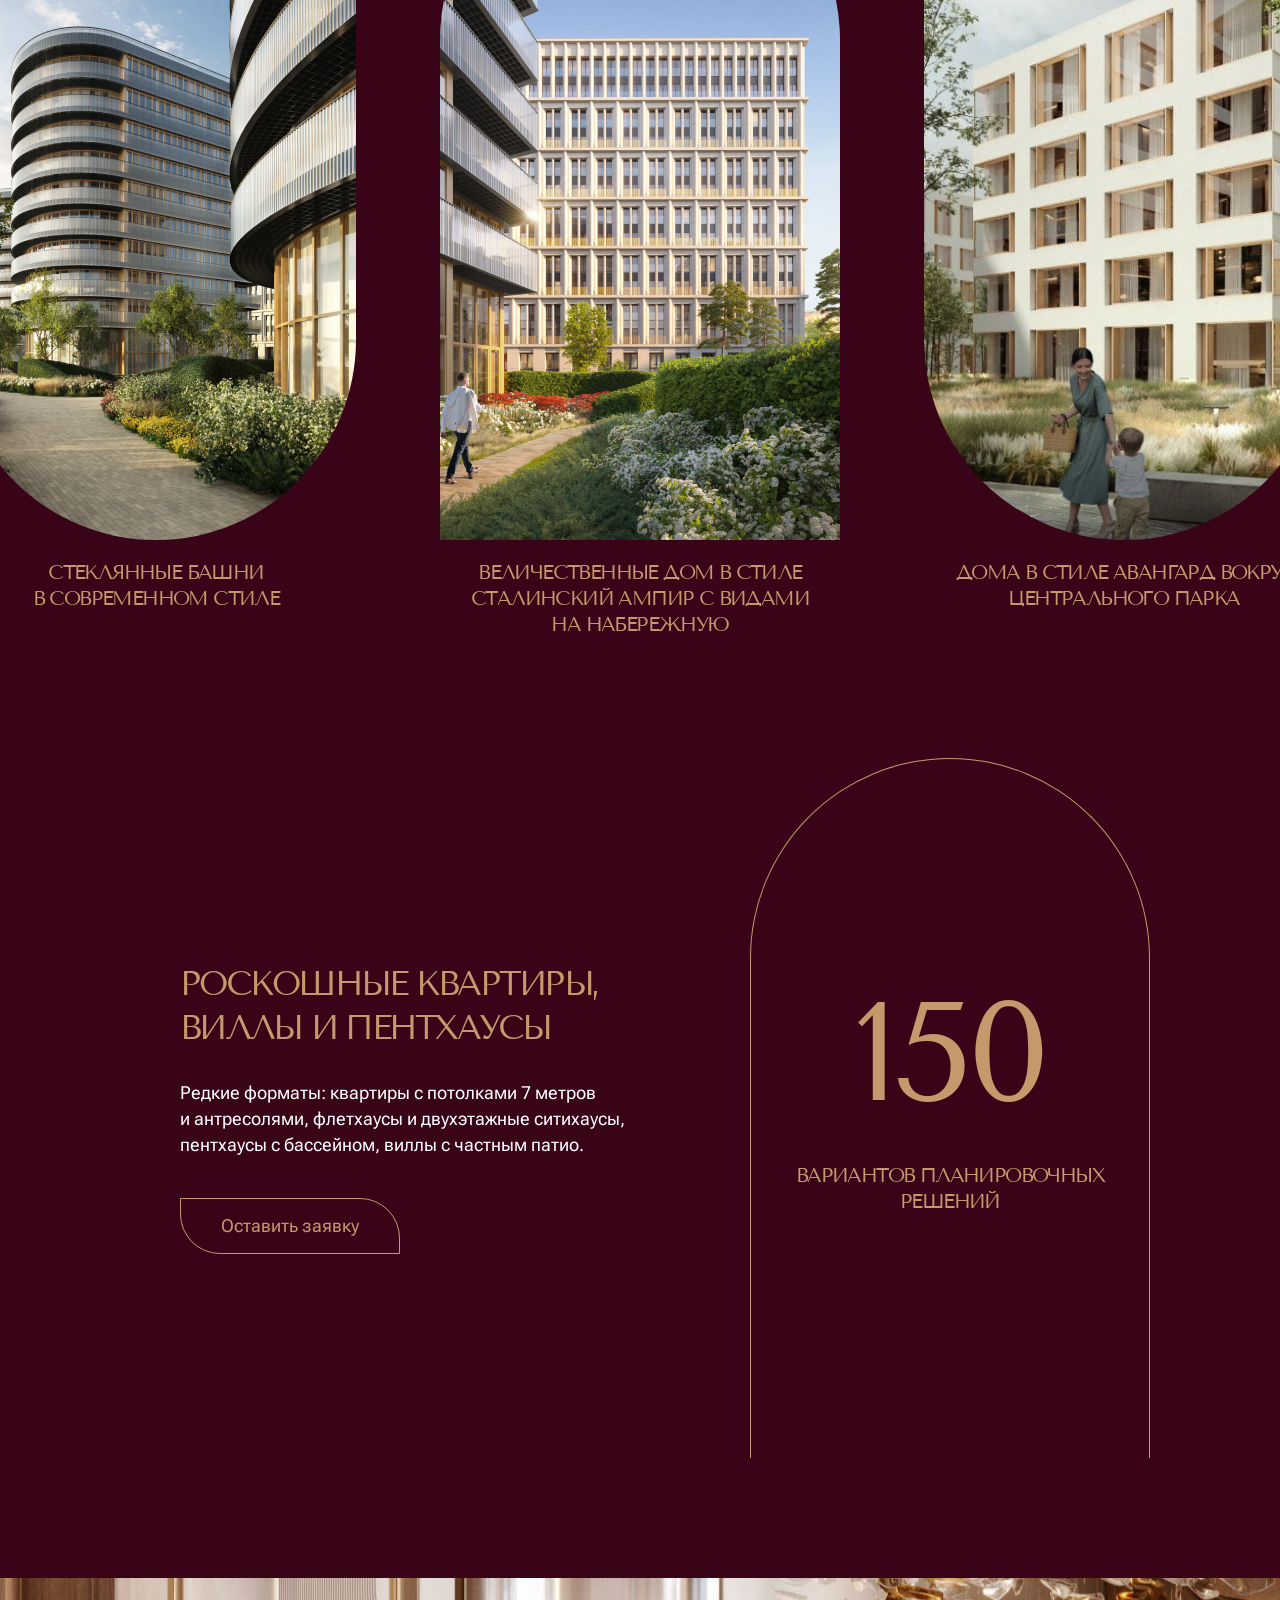
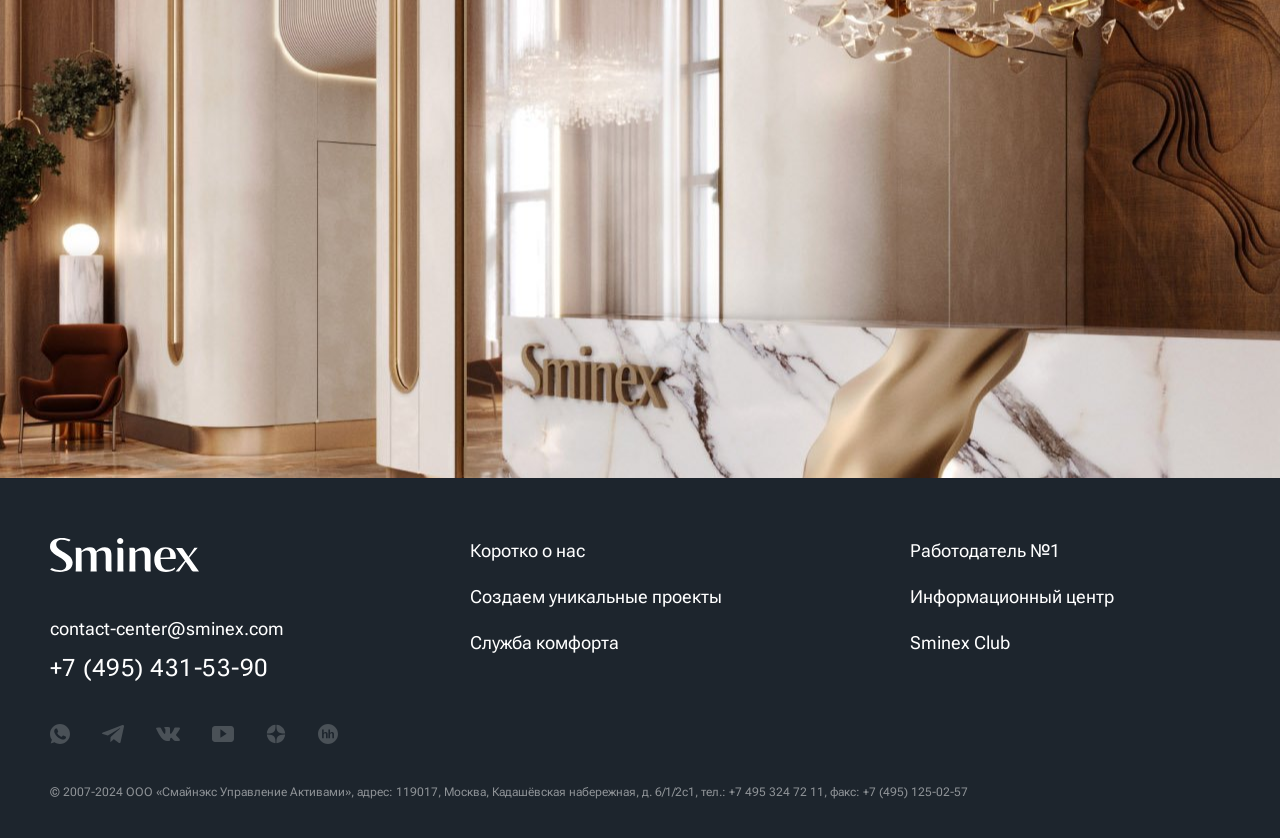
==== commit c1254782: "finished adaptive" ====
--- a/landing.html
+++ b/landing.html
@@ -237,7 +237,7 @@
         </ul>
       </div>
     </section>
-    <!-- <section class="apartments">
+    <section class="apartments">
       <div class="container">
         <div class="apartments__wrapper">
           <div class="apartments__description">
@@ -266,12 +266,12 @@
           </div>
         </div>
       </div>
-    </section> -->
-    <!-- <section class="reception">
+    </section>
+    <section class="reception">
       <h2 class="visually-hidden">Ресепшн</h2>
-    </section> -->
+    </section>
   </main>
-  <!-- <footer class="footer">
+  <footer class="footer">
     <div class="container">
       <div class="footer__wrapper">
         <div class="footer__left">
@@ -357,7 +357,7 @@
         +7&nbsp;(495)&nbsp;125-02-57
       </p>
     </div>
-  </footer> -->
+  </footer>
 </body>
 
 </html>
--- a/css/style.css
+++ b/css/style.css
@@ -791,11 +791,17 @@
 @media (max-width: 767px) {
   .card-arch {
     padding: 25px 0 0;
+    width: 160px;
   }
 }
 @media (max-width: 1023px) {
   .card-arch--layout {
     padding: 125px 40px 130px;
+  }
+}
+@media (max-width: 767px) {
+  .card-arch--layout {
+    padding: 84px 25px 83px;
   }
 }
 .card-arch--image {
@@ -817,9 +823,6 @@
     width: 220px;
     min-height: 290px;
   }
-}
-.card-arch--reverse img {
-  border-radius: 250px 250px 0 0;
 }
 .card-arch--statistic {
   width: 400px;
@@ -850,6 +853,9 @@
 }
 .card-arch img {
   border-radius: 0 0 250px 250px;
+}
+.card-arch--reverse img {
+  border-radius: 250px 250px 0 0;
 }
 .card-arch__list {
   display: flex;
@@ -1059,6 +1065,13 @@
     font-size: 90px;
     line-height: 70px;
     margin: 0 0 5px;
+  }
+}
+@media (max-width: 767px) {
+  .card-arch__numbers-big {
+    font-size: 70px;
+    line-height: 50px;
+    margin: 0;
   }
 }
 .card-arch__text {
@@ -1100,6 +1113,12 @@
     width: 100%;
   }
 }
+@media (max-width: 767px) {
+  .card-arch__text-decor {
+    font-size: 12px;
+    line-height: 16px;
+  }
+}
 
 .infrastructure {
   padding: 120px 0;
@@ -1284,7 +1303,7 @@
 }
 @media (max-width: 767px) {
   .info {
-    padding: 60px 0 0;
+    padding: 60px 0 60px;
   }
 }
 .info__wrapper {
@@ -1391,6 +1410,11 @@
     padding: 0 0 80px;
   }
 }
+@media (max-width: 767px) {
+  .architecture {
+    padding: 0 0 60px;
+  }
+}
 .architecture__wrapper {
   display: flex;
   justify-content: space-between;
@@ -1400,6 +1424,12 @@
 @media (max-width: 1023px) {
   .architecture__wrapper {
     margin: 0 0 15px;
+  }
+}
+@media (max-width: 767px) {
+  .architecture__wrapper {
+    flex-direction: column;
+    margin: 0 0 40px;
   }
 }
 .architecture__title {
@@ -1421,6 +1451,14 @@
     width: 230px;
   }
 }
+@media (max-width: 767px) {
+  .architecture__title {
+    font-size: 20px;
+    line-height: 24px;
+    margin: 0 0 15px;
+    text-align: center;
+  }
+}
 .architecture__description {
   padding: 0;
   font-size: 18px;
@@ -1436,6 +1474,11 @@
     font-size: 14px;
     line-height: 20px;
     width: 230px;
+  }
+}
+@media (max-width: 767px) {
+  .architecture__description {
+    width: 250px;
   }
 }
 .architecture__list {
@@ -1451,6 +1494,18 @@
     gap: 19px;
   }
 }
+@media (max-width: 767px) {
+  .architecture__list {
+    gap: 10px;
+    overflow: auto;
+    flex-wrap: nowrap;
+    padding: 0 0 0 170px;
+    margin: 0 0 0 -10px;
+  }
+  .architecture__list::-webkit-scrollbar {
+    display: none;
+  }
+}
 
 .apartments {
   padding: 0 0 120px;
@@ -1458,6 +1513,11 @@
 @media (max-width: 1023px) {
   .apartments {
     padding: 0 0 75px;
+  }
+}
+@media (max-width: 767px) {
+  .apartments {
+    padding: 0 0 60px;
   }
 }
 .apartments__wrapper {
@@ -1471,6 +1531,12 @@
     display: flex;
     flex-direction: column;
     gap: 40px;
+  }
+}
+@media (max-width: 767px) {
+  .apartments__wrapper {
+    width: 295px;
+    padding: 0 0 0 30px;
   }
 }
 .apartments__description {
@@ -1500,6 +1566,12 @@
     font-size: 24px;
     line-height: 30px;
     margin: 0 0 15px;
+  }
+}
+@media (max-width: 767px) {
+  .apartments__description-title {
+    font-size: 20px;
+    line-height: 24px;
   }
 }
 .apartments__description-text {
@@ -1552,6 +1624,11 @@
     height: 280px;
   }
 }
+@media (max-width: 767px) {
+  .reception {
+    height: 200px;
+  }
+}
 
 .socials {
   display: flex;
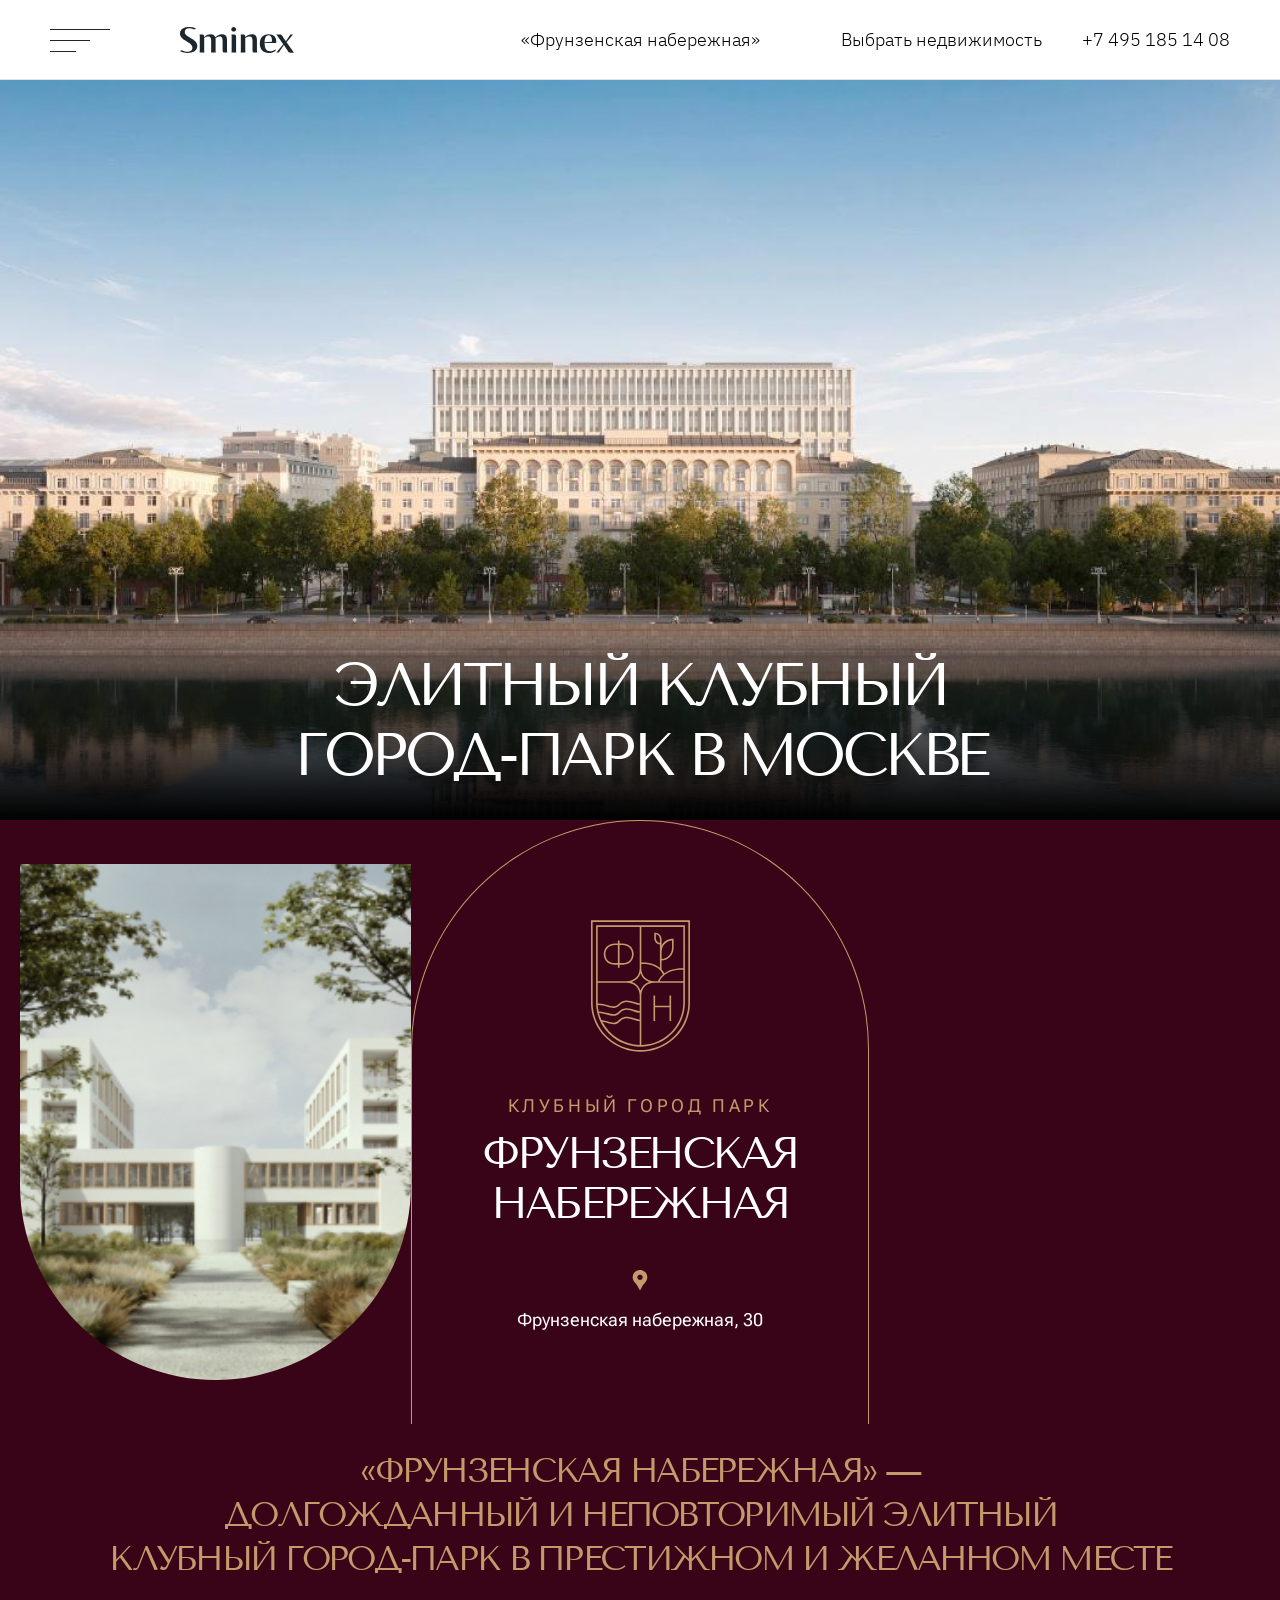
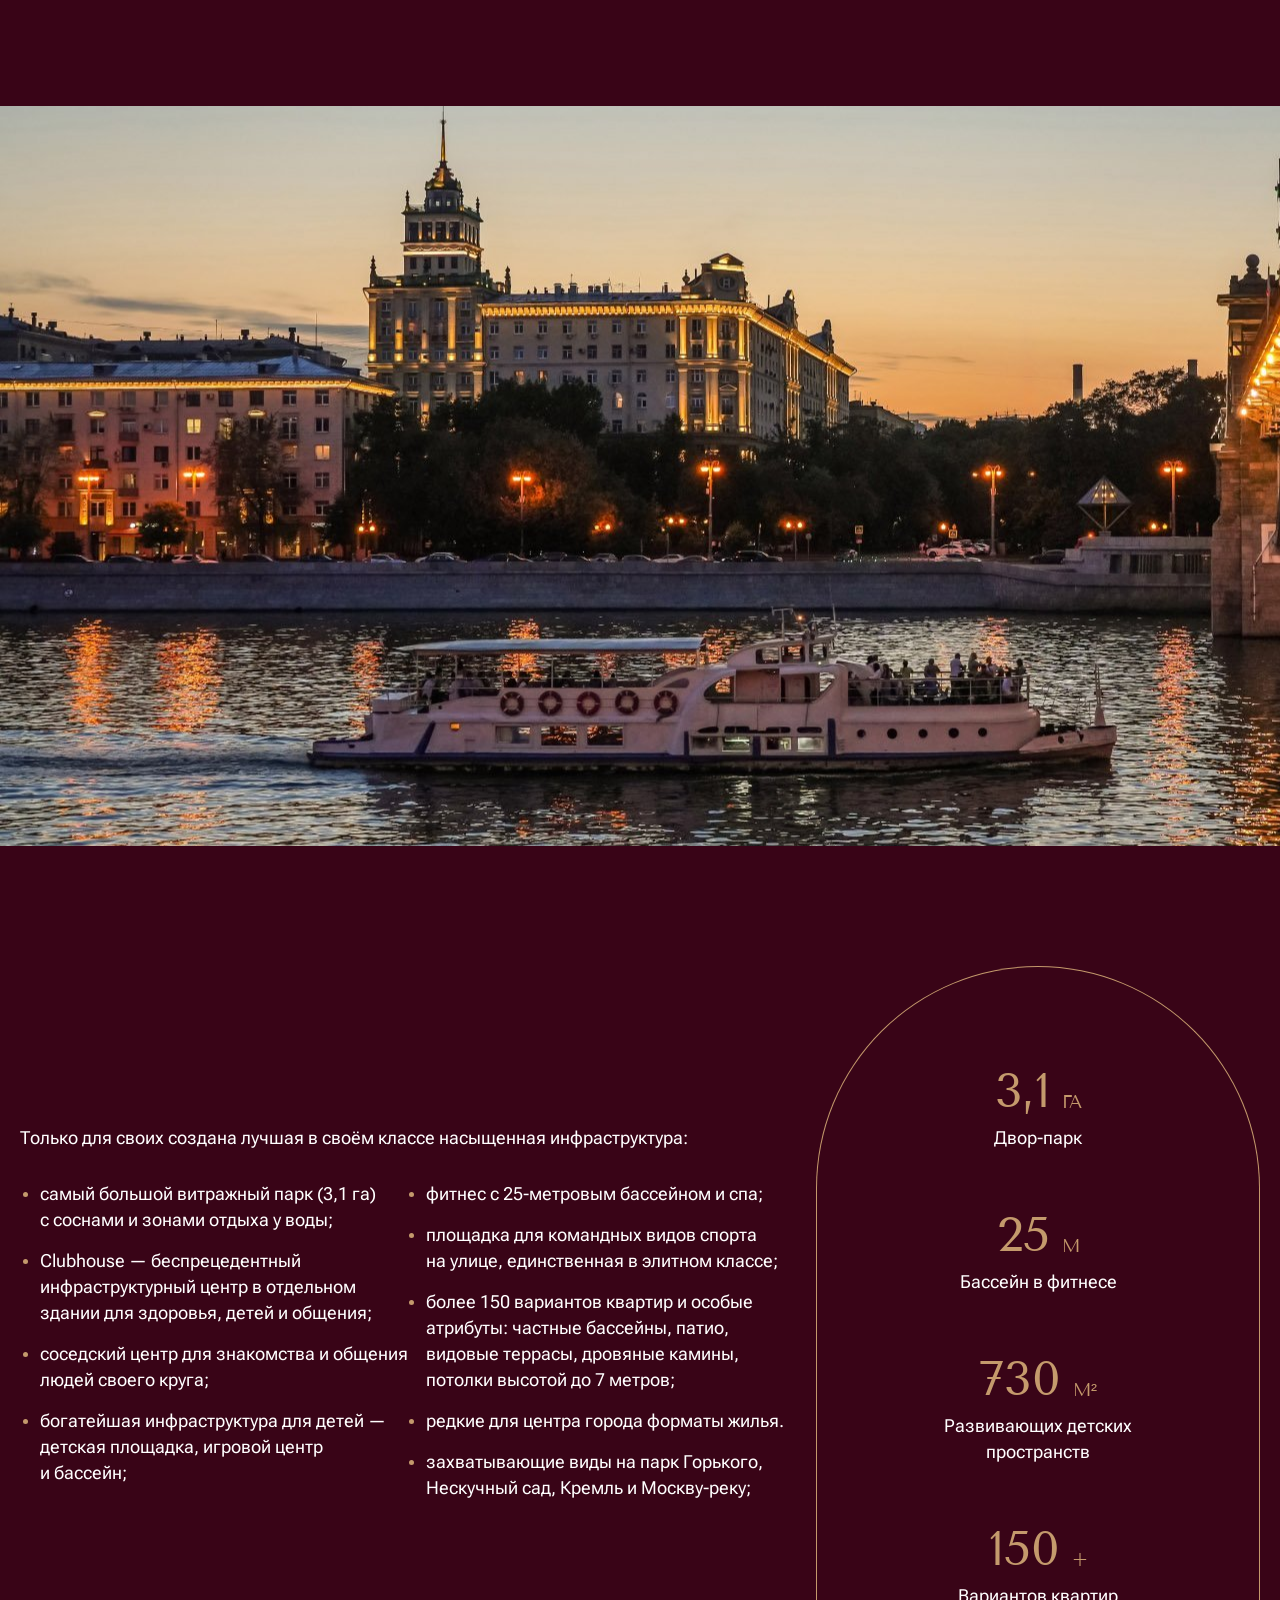
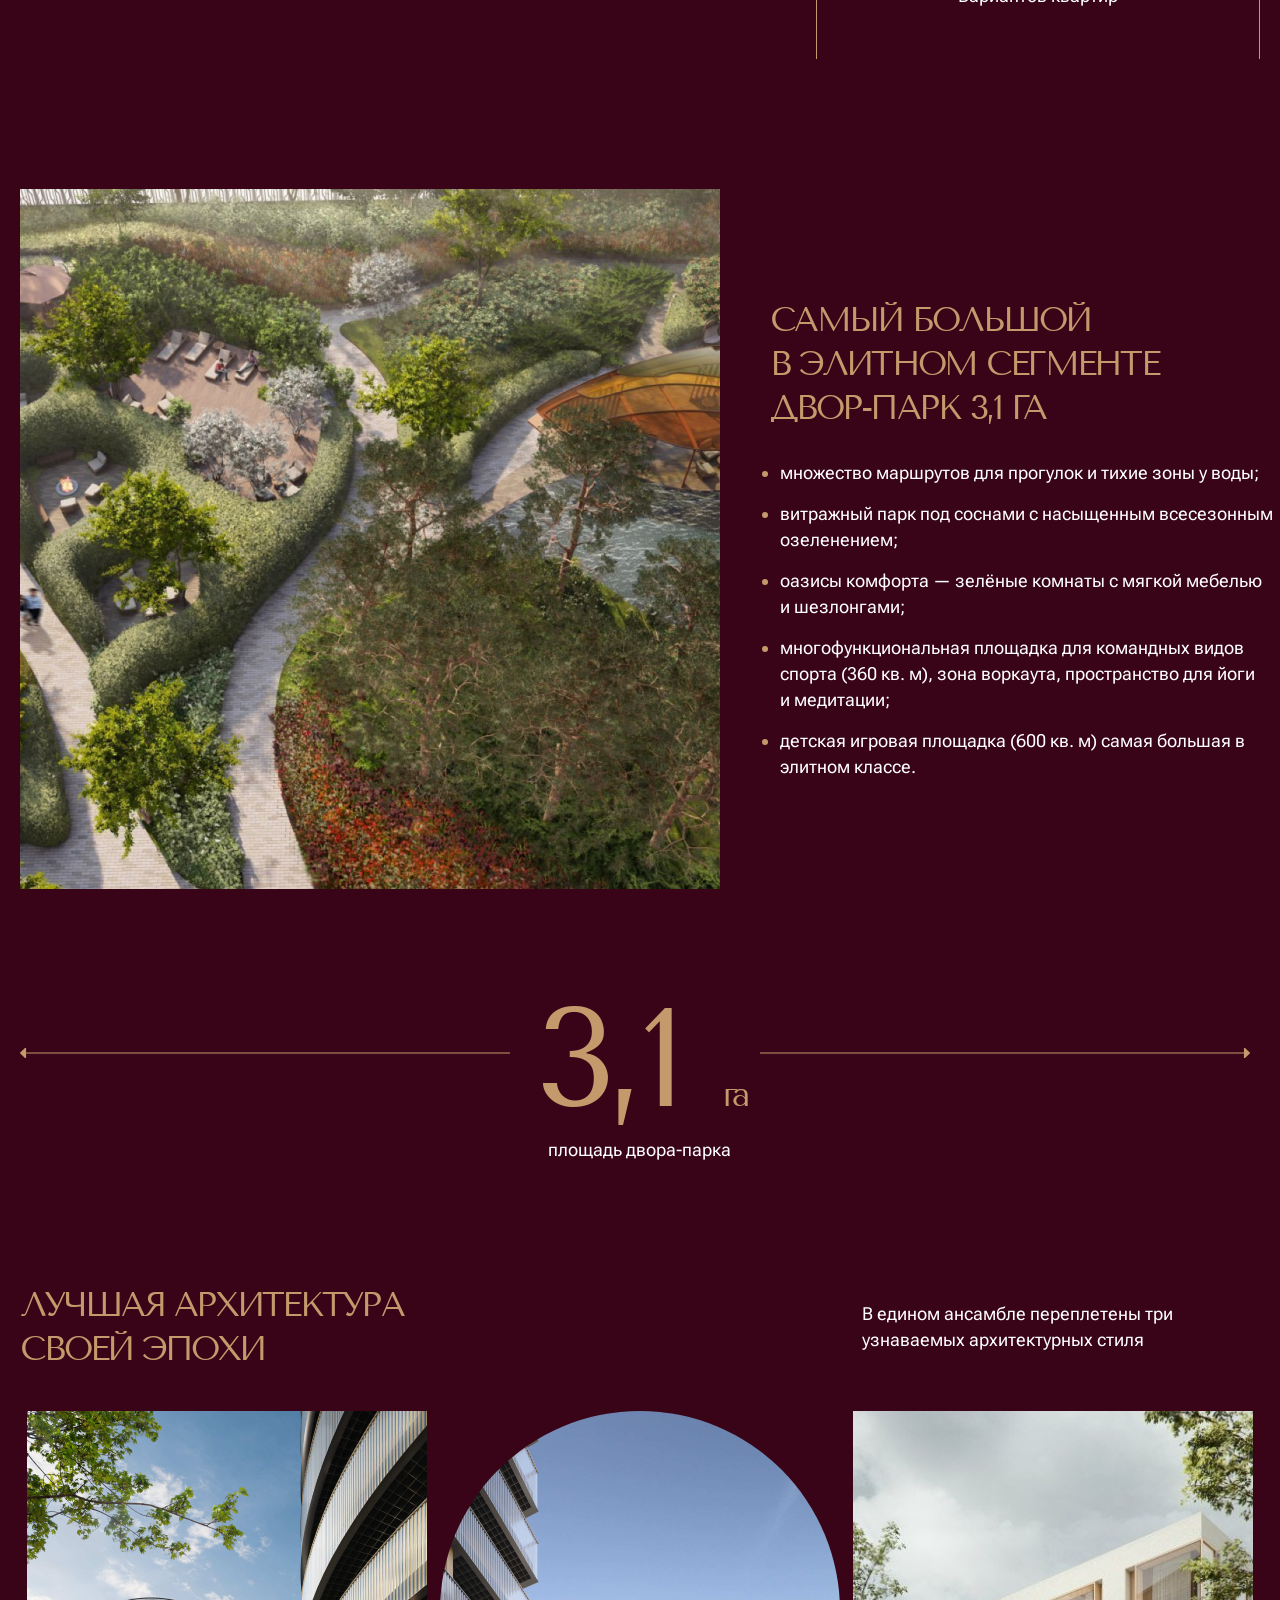
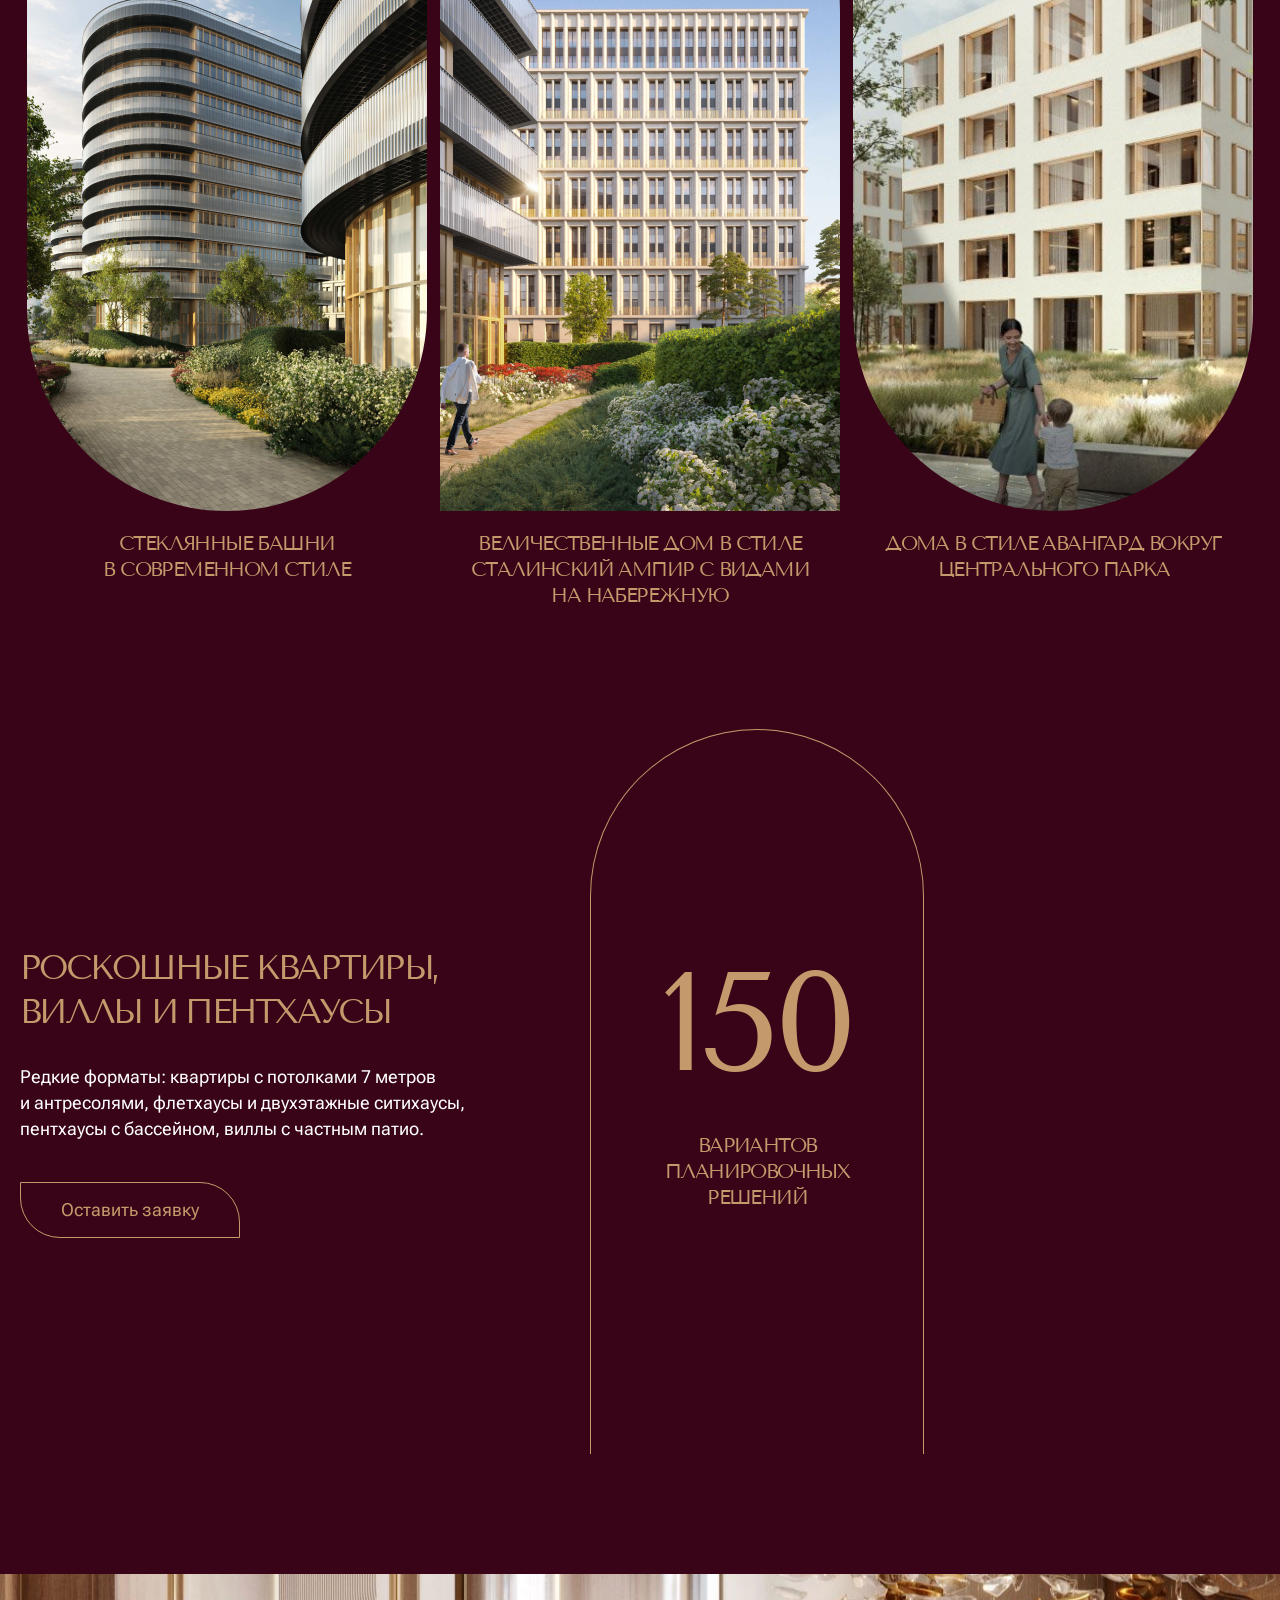
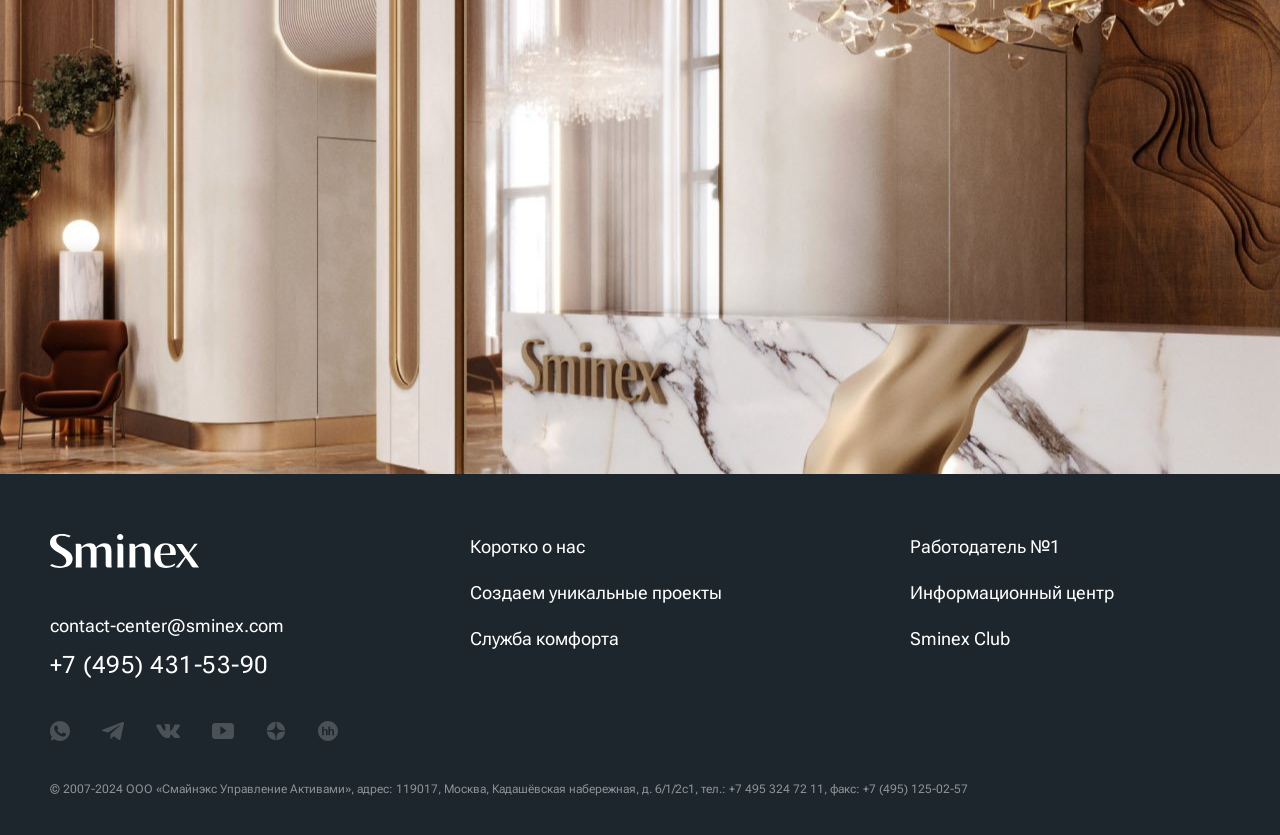
==== commit 27deab9e: "added inner" ====
--- a/landing.html
+++ b/landing.html
@@ -63,17 +63,19 @@
               </li>
               <li class="embankment__item">
                 <div class="card-arch card-arch--main">
-                  <svg class="card-arch__logo">
-                    <use xlink:href="images/sprite.svg#logo-park"></use>
-                  </svg>
-                  <span class="card-arch__logo-text">Клубный город парк</span>
-                  <h2 class="card-arch__title">Фрунзенская набережная</h2>
-                  <span class="card-arch__location">
-                    <svg class="card-arch__location-logo">
-                      <use xlink:href="images/sprite.svg#icon-geo"></use>
+                  <div class="card-arch__inner">
+                    <svg class="card-arch__logo">
+                      <use xlink:href="images/sprite.svg#logo-park"></use>
                     </svg>
-                  </span>
-                  <address class="card-arch__address">Фрунзенская набережная, 30</address>
+                    <span class="card-arch__logo-text">Клубный город парк</span>
+                    <h2 class="card-arch__title">Фрунзенская набережная</h2>
+                    <span class="card-arch__location">
+                      <svg class="card-arch__location-logo">
+                        <use xlink:href="images/sprite.svg#icon-geo"></use>
+                      </svg>
+                    </span>
+                    <address class="card-arch__address">Фрунзенская набережная, 30</address>
+                  </div>
                 </div>
               </li>
               <li class="embankment__item">
--- a/css/style.css
+++ b/css/style.css
@@ -385,6 +385,11 @@
   padding: 0 180px;
 }
 @media (max-width: 1023px) {
+  .container {
+    padding: 0 20px;
+  }
+}
+@media (max-width: 1580px) {
   .container {
     padding: 0 20px;
   }
@@ -653,6 +658,9 @@
   background-color: #390417;
 }
 
+.embankment {
+  margin: 0 0 125px;
+}
 .embankment__title {
   display: none;
   font-size: 28px;
@@ -672,11 +680,10 @@
 }
 .embankment__wrapper {
   display: flex;
-  padding: 120px 0;
   flex-direction: column;
   justify-content: center;
   align-items: center;
-  gap: 120px;
+  gap: 25px;
 }
 @media (max-width: 1023px) {
   .embankment__wrapper {
@@ -691,7 +698,8 @@
   }
 }
 .embankment__list {
-  display: flex;
+  display: grid;
+  grid-template-columns: repeat(3, 1fr);
   justify-content: center;
   align-items: center;
   margin: 0;
@@ -777,8 +785,6 @@
   border-radius: 250px 250px 0 0;
   border: 1px solid #c49a6c;
   border-bottom: none;
-  min-height: 700px;
-  width: 400px;
 }
 @media (max-width: 1023px) {
   .card-arch {
@@ -794,9 +800,14 @@
     width: 160px;
   }
 }
+.card-arch--layout {
+  display: flex;
+  min-height: unset;
+  padding: 243px 23px 243px;
+}
 @media (max-width: 1023px) {
   .card-arch--layout {
-    padding: 125px 40px 130px;
+    padding: 243px 23px 243px;
   }
 }
 @media (max-width: 767px) {
@@ -808,26 +819,36 @@
   border: unset;
   padding: 0;
 }
+@media (max-width: 1023px) {
+  .card-arch--image {
+    max-width: 100%;
+  }
+}
 .card-arch--main {
   width: 456px;
-  min-height: 600px;
+}
+@media (max-width: 1400px) {
+  .card-arch--main {
+    width: 100%;
+  }
 }
 @media (max-width: 1023px) {
   .card-arch--main {
     width: 266px;
-    min-height: 350px;
   }
 }
 @media (max-width: 767px) {
   .card-arch--main {
     width: 220px;
-    min-height: 290px;
   }
 }
 .card-arch--statistic {
-  width: 400px;
-  height: 700px;
-  padding: 40px 0 0;
+  padding: 100px 104px 50px;
+}
+@media (max-width: 1280px) {
+  .card-arch--statistic {
+    padding: 100px 10px 50px;
+  }
 }
 @media (max-width: 1023px) {
   .card-arch--statistic {
@@ -851,11 +872,23 @@
     gap: 0 40px;
   }
 }
+@media (max-width: 767px) {
+  .card-arch--statistic {
+    padding: 41px 0 0;
+  }
+}
 .card-arch img {
   border-radius: 0 0 250px 250px;
 }
 .card-arch--reverse img {
   border-radius: 250px 250px 0 0;
+}
+.card-arch__inner {
+  display: flex;
+  justify-content: center;
+  align-items: center;
+  flex-direction: column;
+  padding: 98px 38px 91px;
 }
 .card-arch__list {
   display: flex;
@@ -863,6 +896,7 @@
   list-style: none;
   padding: 0;
   gap: 60px;
+  margin: 0;
 }
 .card-arch__item {
   display: flex;
@@ -1095,7 +1129,7 @@
 }
 .card-arch__text-decor {
   text-align: center;
-  width: 350px;
+  max-width: 350px;
   margin: 0;
   padding: 0;
   font-size: 20px;
@@ -1121,7 +1155,7 @@
 }
 
 .infrastructure {
-  padding: 120px 0;
+  padding: 120px 0 130px;
 }
 @media (max-width: 1023px) {
   .infrastructure {
@@ -1134,12 +1168,24 @@
   }
 }
 .infrastructure__wrapper {
-  display: flex;
-  justify-content: space-between;
-  align-items: center;
-}
-@media (max-width: 1023px) {
+  display: grid;
+  grid-template-columns: repeat(2, 1fr);
+  gap: 170px;
+  align-items: center;
+}
+@media (max-width: 1580px) {
   .infrastructure__wrapper {
+    gap: 80px;
+  }
+}
+@media (max-width: 1280px) {
+  .infrastructure__wrapper {
+    gap: 20px;
+  }
+}
+@media (max-width: 1023px) {
+  .infrastructure__wrapper {
+    display: flex;
     flex-direction: column;
     gap: 60px;
   }
@@ -1150,6 +1196,11 @@
   gap: 40px;
   padding: 0 0 0 20px;
   margin: 0;
+}
+@media (max-width: 1400px) {
+  .infrastructure__list {
+    gap: unset;
+  }
 }
 @media (max-width: 1023px) {
   .infrastructure__list {
@@ -1222,6 +1273,11 @@
   display: flex;
   justify-content: space-between;
   align-items: center;
+}
+@media (max-width: 1600px) {
+  .park__wrapper {
+    gap: 40px;
+  }
 }
 @media (max-width: 1023px) {
   .park__wrapper {
@@ -1327,6 +1383,12 @@
   width: 490px;
   height: 10px;
 }
+@media (max-width: 1230px) {
+  .info__block::before {
+    width: 364px;
+    background-size: contain;
+  }
+}
 @media (max-width: 1023px) {
   .info__block::before {
     width: 264px;
@@ -1347,6 +1409,12 @@
   width: 490px;
   height: 10px;
 }
+@media (max-width: 1230px) {
+  .info__block::after {
+    width: 364px;
+    background-size: contain;
+  }
+}
 @media (max-width: 1023px) {
   .info__block::after {
     width: 264px;
@@ -1430,6 +1498,35 @@
   .architecture__wrapper {
     flex-direction: column;
     margin: 0 0 40px;
+  }
+}
+.architecture__list {
+  display: grid;
+  grid-template-columns: repeat(3, auto);
+  gap: 84px;
+  padding: 0;
+  list-style: none;
+  margin: 0;
+}
+@media (max-width: 1400px) {
+  .architecture__list {
+    gap: unset;
+  }
+}
+@media (max-width: 1023px) {
+  .architecture__list {
+    gap: 18px;
+  }
+}
+@media (max-width: 767px) {
+  .architecture__list {
+    gap: 10px;
+    overflow: auto;
+    flex-wrap: nowrap;
+    margin: 0 0 0 -10px;
+  }
+  .architecture__list::-webkit-scrollbar {
+    display: none;
   }
 }
 .architecture__title {
@@ -1481,31 +1578,6 @@
     width: 250px;
   }
 }
-.architecture__list {
-  display: flex;
-  justify-content: center;
-  gap: 84px;
-  padding: 0;
-  list-style: none;
-  margin: 0;
-}
-@media (max-width: 1023px) {
-  .architecture__list {
-    gap: 19px;
-  }
-}
-@media (max-width: 767px) {
-  .architecture__list {
-    gap: 10px;
-    overflow: auto;
-    flex-wrap: nowrap;
-    padding: 0 0 0 170px;
-    margin: 0 0 0 -10px;
-  }
-  .architecture__list::-webkit-scrollbar {
-    display: none;
-  }
-}
 
 .apartments {
   padding: 0 0 120px;
@@ -1522,7 +1594,7 @@
 }
 .apartments__wrapper {
   display: grid;
-  grid-template-columns: 485px 800px;
+  grid-template-columns: 485px auto;
   gap: 85px;
   align-items: center;
 }
@@ -1531,12 +1603,6 @@
     display: flex;
     flex-direction: column;
     gap: 40px;
-  }
-}
-@media (max-width: 767px) {
-  .apartments__wrapper {
-    width: 295px;
-    padding: 0 0 0 30px;
   }
 }
 .apartments__description {
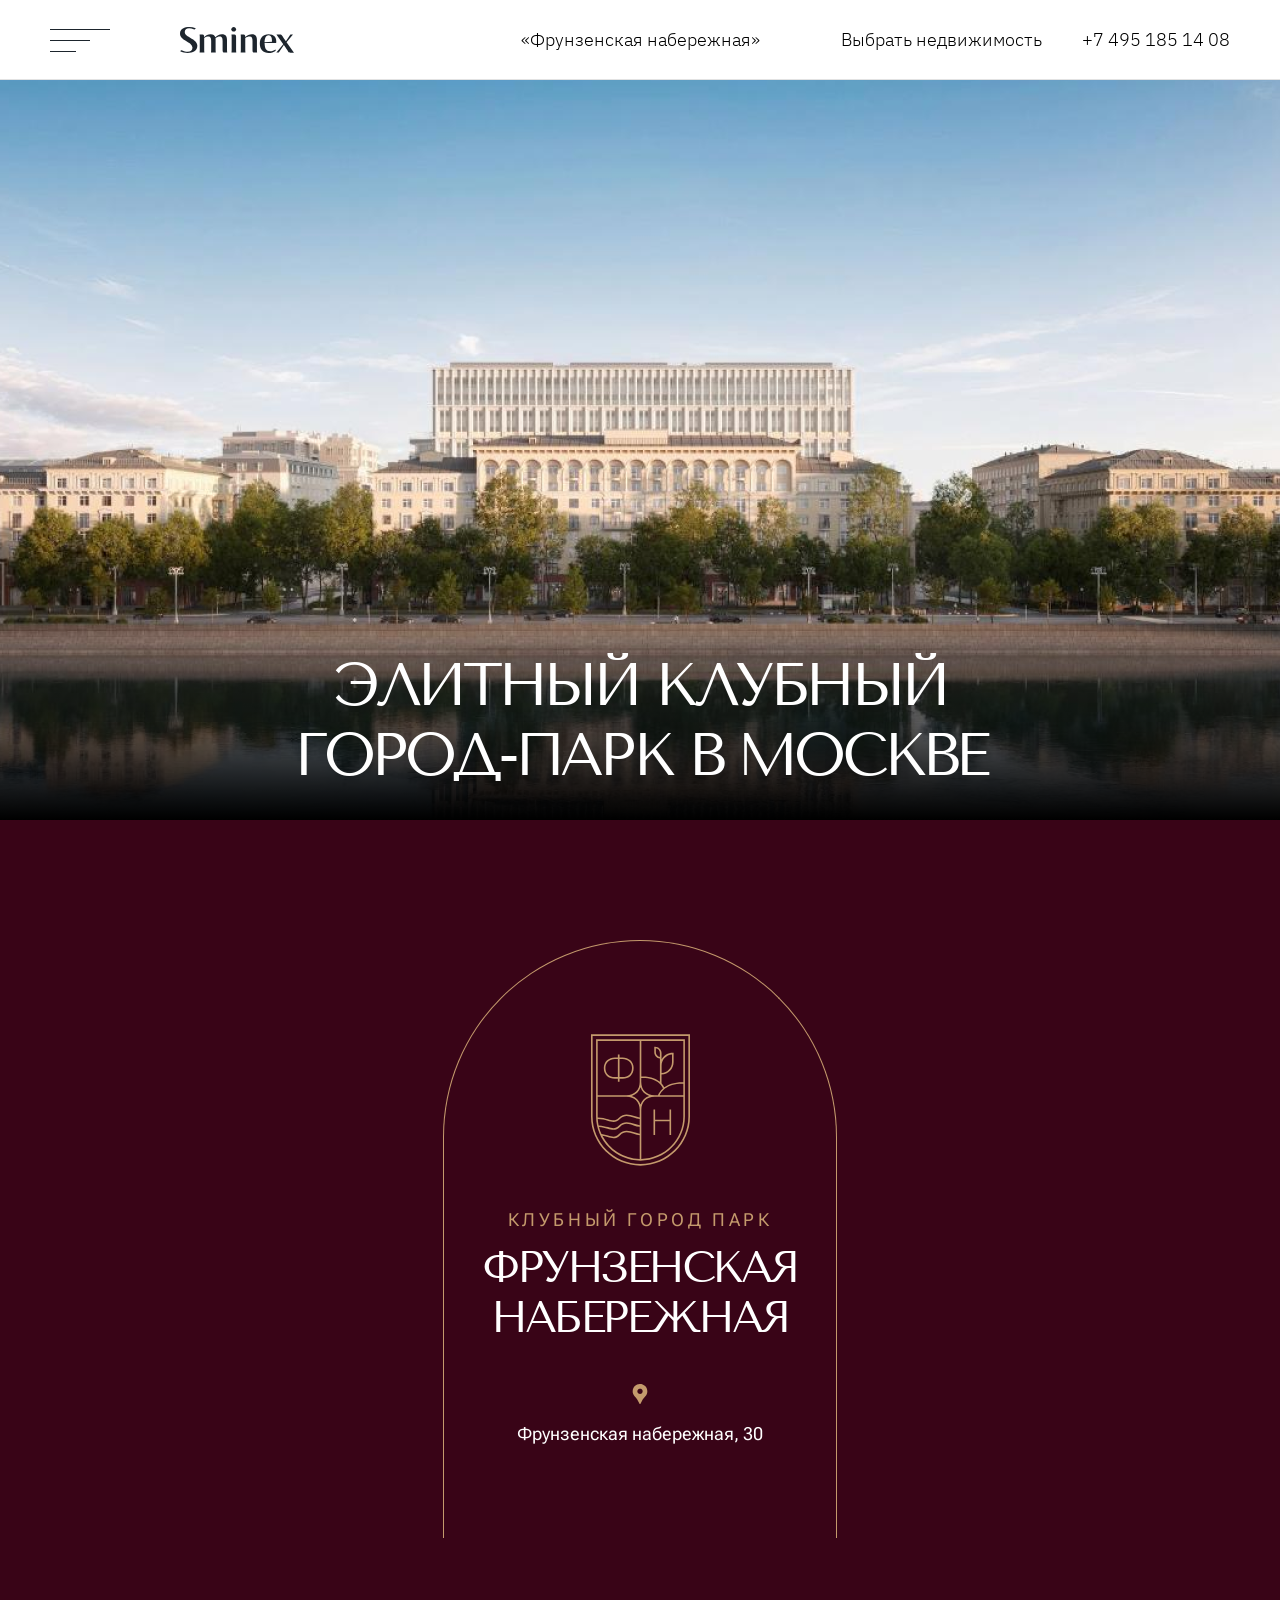
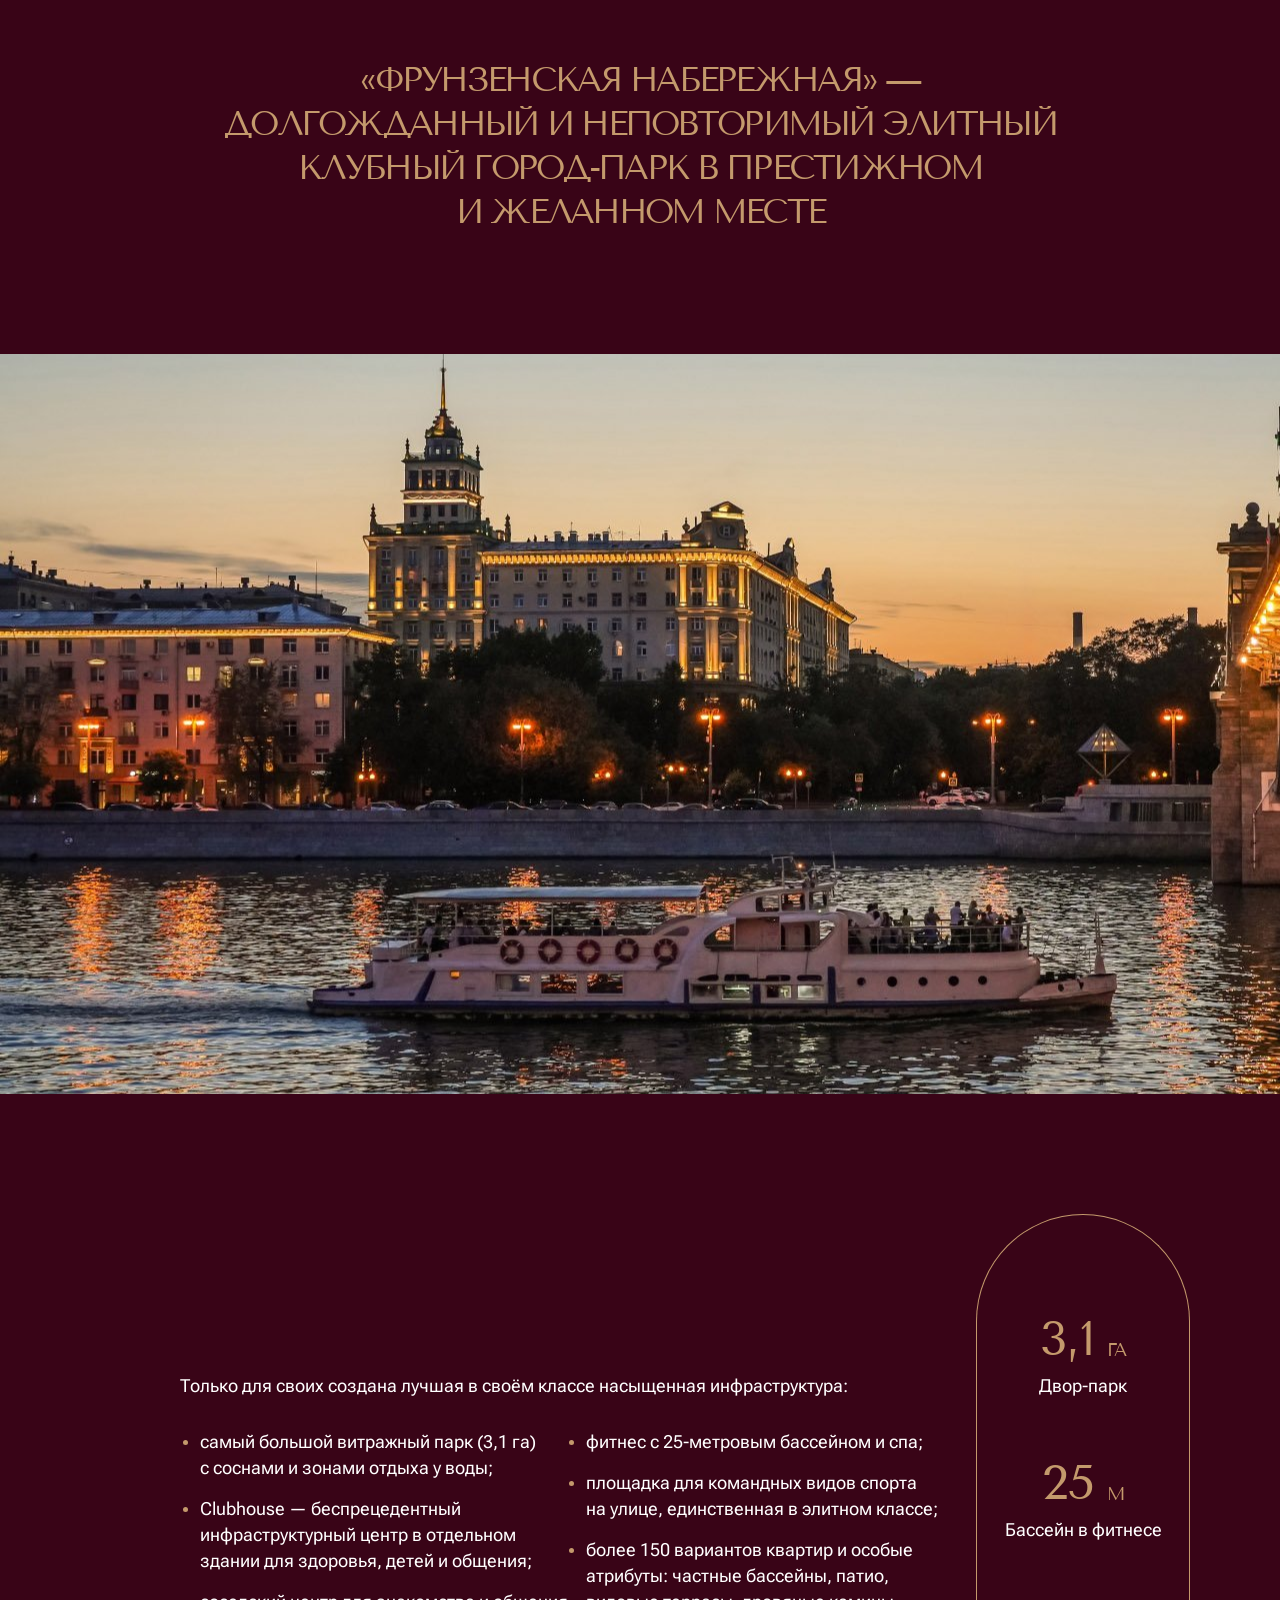
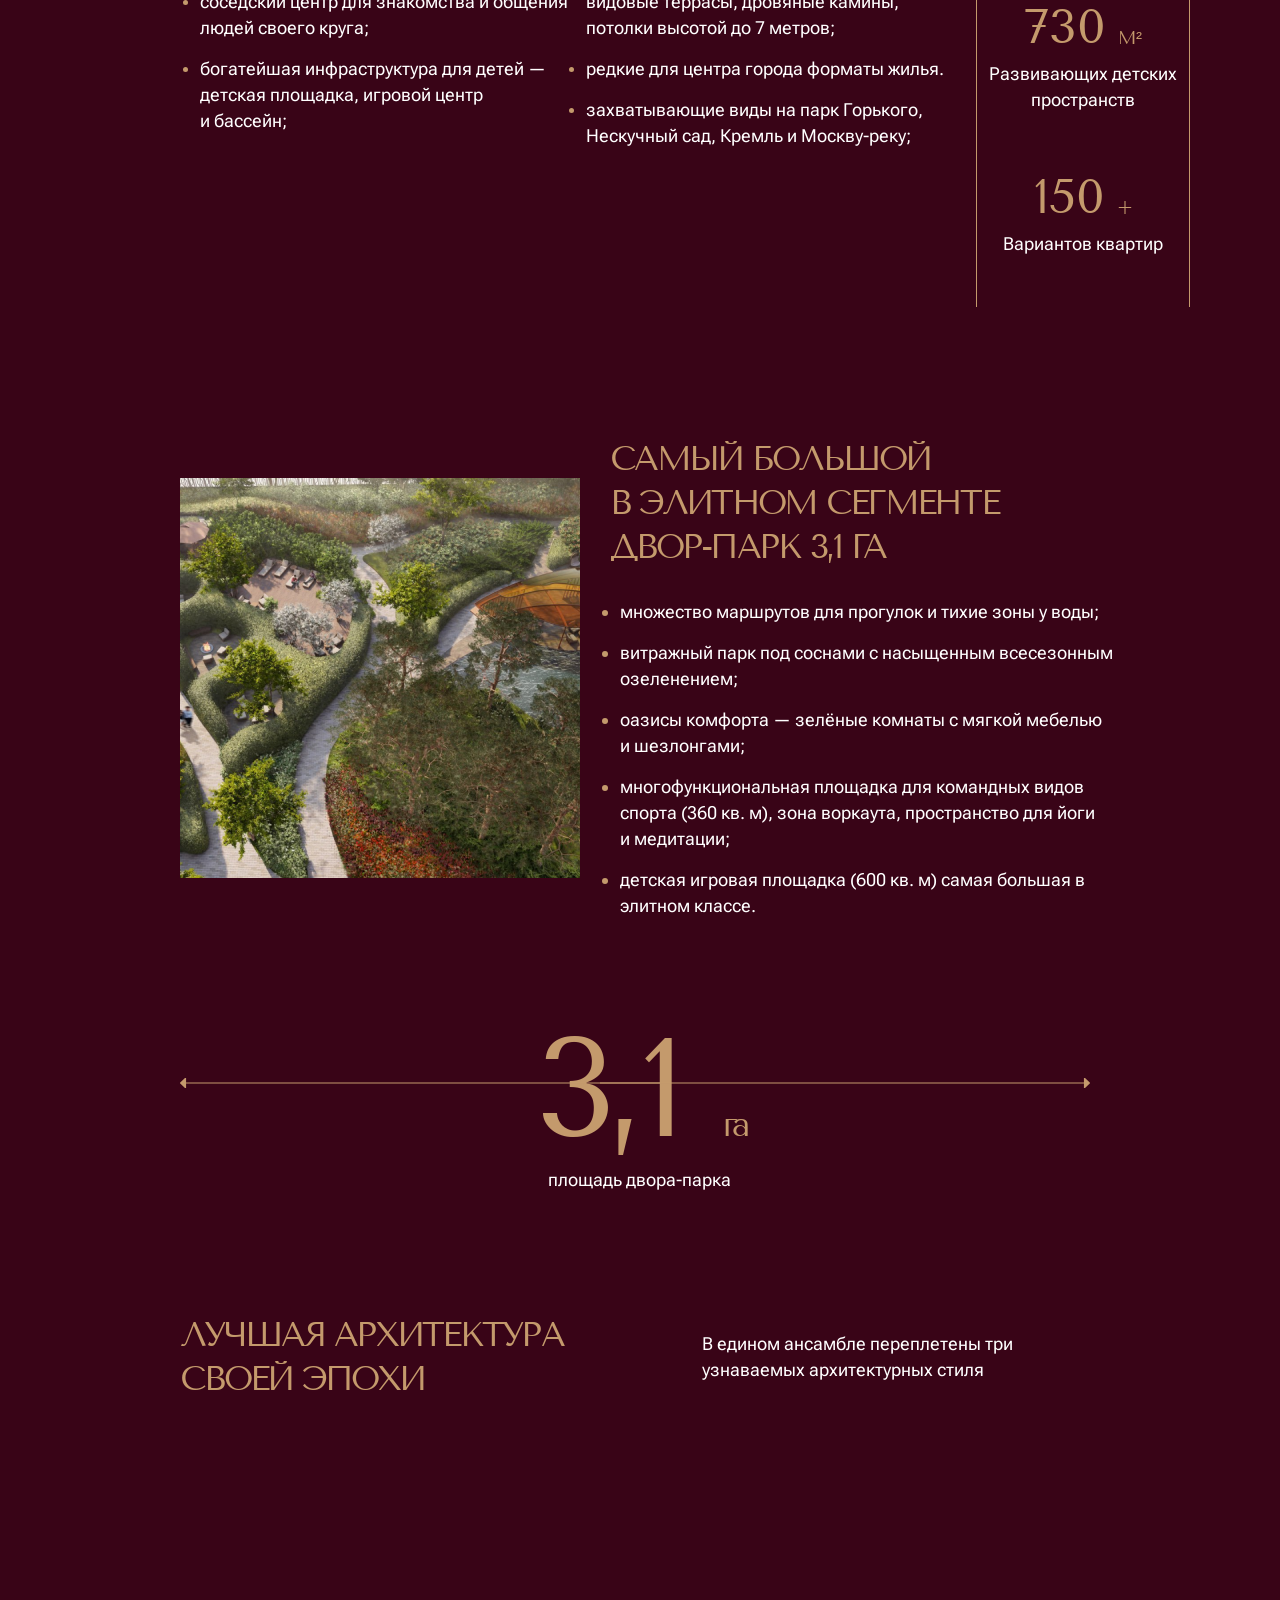
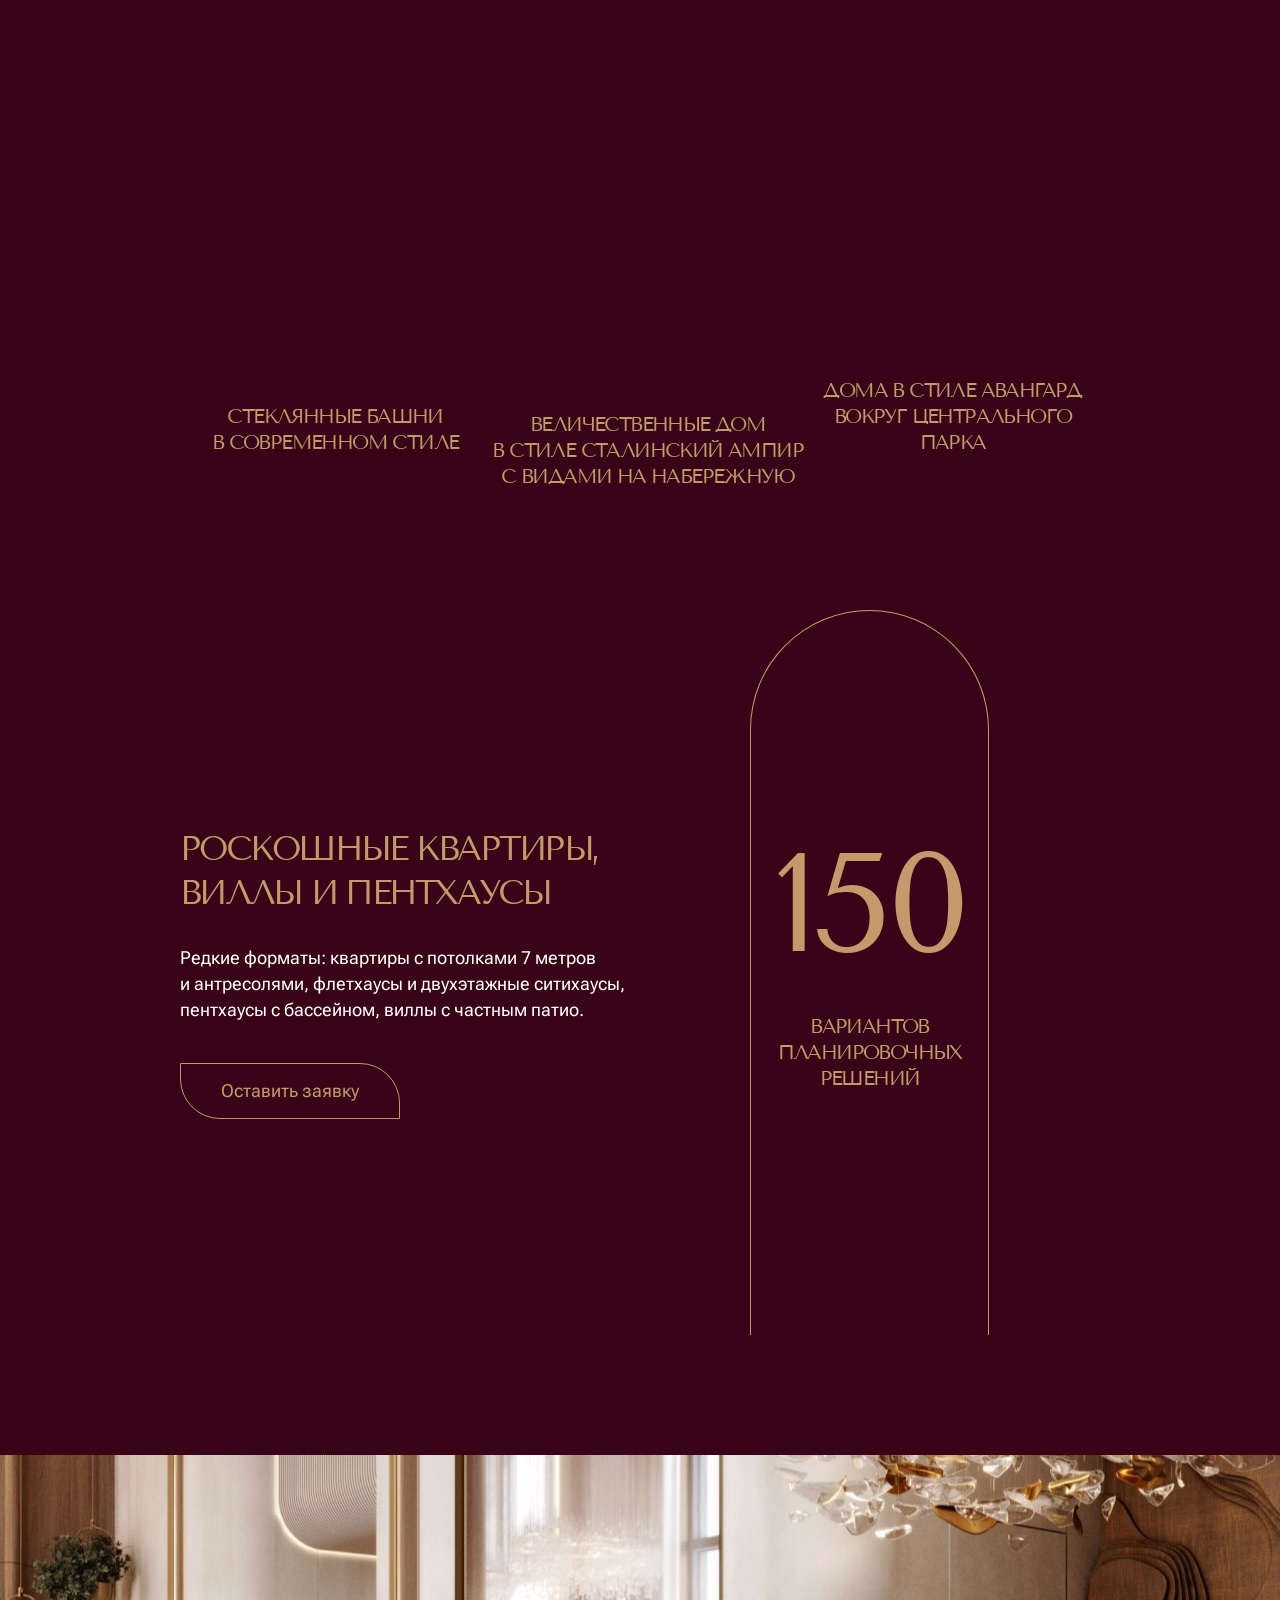
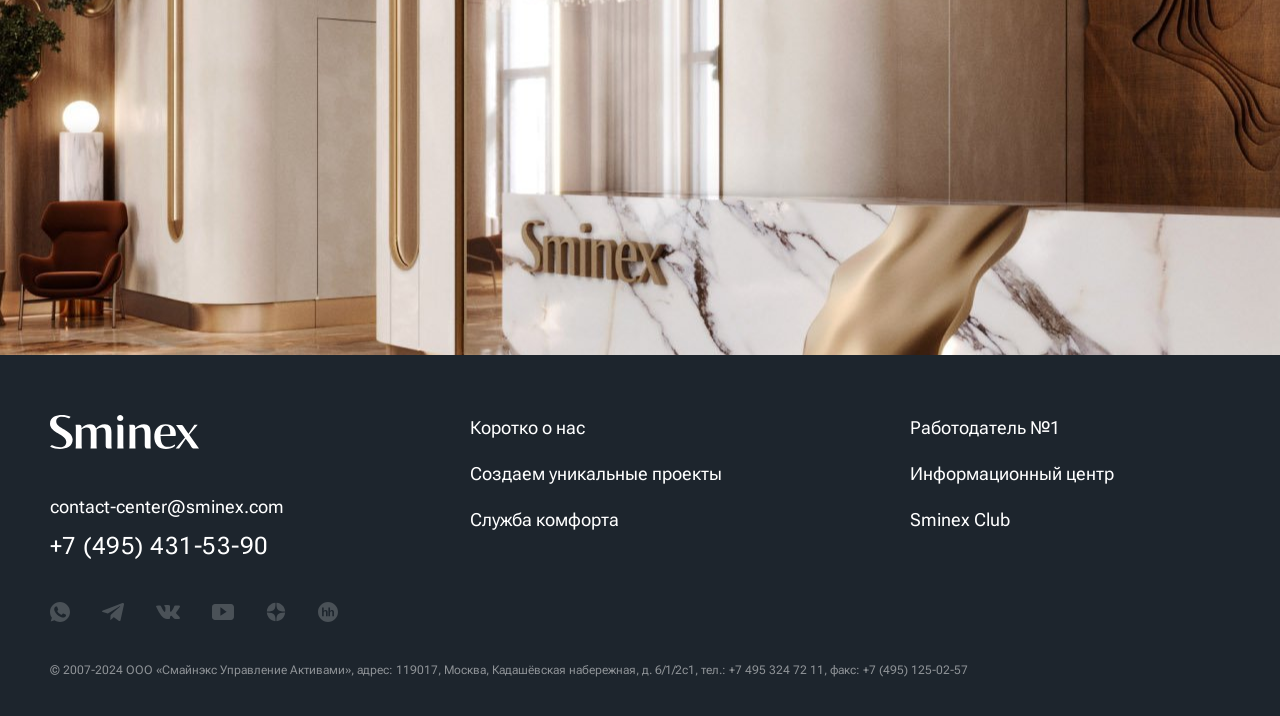
==== commit e1ce7e6c: "+++" ====
--- a/landing.html
+++ b/landing.html
@@ -207,7 +207,7 @@
         </div>
         <ul class="architecture__list">
           <li class="architecture__item">
-            <div class="card-arch card-arch--image">
+            <div class="card-arch card-arch--image card-arch--slider">
               <picture class="card-arch__picture">
                 <source media="(max-width: 767px)"  srcset="images/picture3-mobile.png 1x, images/picture3-mobile@2x.png 2x">
                 <source media="(max-width: 1023px)"  srcset="images/picture3-tablet.png 1x, images/picture3-tablet@2x.png 2x">
@@ -217,7 +217,7 @@
             </div>
           </li>
           <li class="architecture__item">
-            <div class="card-arch card-arch--image card-arch--reverse">
+            <div class="card-arch card-arch--image card-arch--reverse card-arch--slider">
               <picture class="card-arch__picture">
                 <source media="(max-width: 767px)"  srcset="images/picture4-mobile.png 1x, images/picture4-mobile@2x.png 2x">
                 <source media="(max-width: 1023px)"  srcset="images/picture4-tablet.png 1x, images/picture4-tablet@2x.png 2x">
@@ -227,7 +227,7 @@
             </div>
           </li>
           <li class="architecture__item">
-            <div class="card-arch card-arch--image">
+            <div class="card-arch card-arch--image card-arch--slider">
               <picture class="card-arch__item-picture">
                 <source media="(max-width: 767px)"  srcset="images/picture5-mobile.png 1x, images/picture5-mobile@2x.png 2x">
                 <source media="(max-width: 1023px)"  srcset="images/picture5-tablet.png 1x, images/picture5-tablet@2x.png 2x">
--- a/css/style.css
+++ b/css/style.css
@@ -385,11 +385,6 @@
   padding: 0 180px;
 }
 @media (max-width: 1023px) {
-  .container {
-    padding: 0 20px;
-  }
-}
-@media (max-width: 1580px) {
   .container {
     padding: 0 20px;
   }
@@ -600,6 +595,7 @@
   background-repeat: no-repeat;
   background-position: center;
   padding: 0 0 30px;
+  margin: 0 0 120px;
 }
 @media (-webkit-min-device-pixel-ratio: 2), (min-resolution: 2dppx) {
   .hero {
@@ -609,11 +605,13 @@
 @media (max-width: 1023px) {
   .hero {
     min-height: 460px;
+    margin: 0 0 80px;
   }
 }
 @media (max-width: 767px) {
   .hero {
     min-height: 300px;
+    margin: 0;
   }
 }
 .hero__title {
@@ -659,7 +657,17 @@
 }
 
 .embankment {
-  margin: 0 0 125px;
+  margin: 0 0 120px;
+}
+@media (max-width: 1023px) {
+  .embankment {
+    margin: 0 0 80px;
+  }
+}
+@media (max-width: 767px) {
+  .embankment {
+    margin: 0 0 55px;
+  }
 }
 .embankment__title {
   display: none;
@@ -683,18 +691,28 @@
   flex-direction: column;
   justify-content: center;
   align-items: center;
-  gap: 25px;
+  gap: 120px;
 }
 @media (max-width: 1023px) {
   .embankment__wrapper {
-    padding: 80px 0;
-    gap: 80px;
+    padding: 0 20px;
+    gap: 70px;
   }
 }
 @media (max-width: 767px) {
   .embankment__wrapper {
-    padding: 60px 0;
-    gap: 64px;
+    padding: 63px 0 0;
+    gap: 60px;
+  }
+}
+@media (max-width: 1023px) {
+  .embankment__pictures {
+    padding: 0 82px 0 72px;
+  }
+}
+@media (max-width: 767px) {
+  .embankment__pictures {
+    padding: 0 70px 0 72px;
   }
 }
 .embankment__list {
@@ -707,6 +725,9 @@
   list-style: none;
 }
 @media (max-width: 1023px) {
+  .embankment__list {
+    display: flex;
+  }
   .embankment__list .embankment__item:last-child {
     display: none;
   }
@@ -789,15 +810,12 @@
 @media (max-width: 1023px) {
   .card-arch {
     justify-content: unset;
-    padding: 40px 0 0;
-    width: 233px;
     min-height: unset;
   }
 }
 @media (max-width: 767px) {
   .card-arch {
     padding: 25px 0 0;
-    width: 160px;
   }
 }
 .card-arch--layout {
@@ -807,7 +825,7 @@
 }
 @media (max-width: 1023px) {
   .card-arch--layout {
-    padding: 243px 23px 243px;
+    padding: 133px 52px 133px;
   }
 }
 @media (max-width: 767px) {
@@ -818,28 +836,27 @@
 .card-arch--image {
   border: unset;
   padding: 0;
+  width: 100%;
+  height: 100%;
+  display: block;
 }
 @media (max-width: 1023px) {
   .card-arch--image {
     max-width: 100%;
   }
-}
-.card-arch--main {
-  width: 456px;
-}
-@media (max-width: 1400px) {
-  .card-arch--main {
-    width: 100%;
-  }
-}
-@media (max-width: 1023px) {
-  .card-arch--main {
-    width: 266px;
-  }
-}
-@media (max-width: 767px) {
-  .card-arch--main {
-    width: 220px;
+  .card-arch--image img {
+    max-height: 410px;
+  }
+}
+@media (max-width: 767px) {
+  .card-arch--image img {
+    height: 285px;
+  }
+}
+@media (max-width: 767px) {
+  .card-arch--slider {
+    width: 160px;
+    margin: 0 0 0 5px;
   }
 }
 .card-arch--statistic {
@@ -856,6 +873,7 @@
     border: none;
     min-height: unset;
     height: unset;
+    padding: 40px 10px 0;
   }
   .card-arch--statistic .card-arch__list {
     display: flex;
@@ -888,7 +906,17 @@
   justify-content: center;
   align-items: center;
   flex-direction: column;
-  padding: 98px 38px 91px;
+  padding: 92px 38px 91px;
+}
+@media (max-width: 1023px) {
+  .card-arch__inner {
+    padding: 46px 26px 38px;
+  }
+}
+@media (max-width: 767px) {
+  .card-arch__inner {
+    padding: 0 24px 13px;
+  }
 }
 .card-arch__list {
   display: flex;
@@ -957,7 +985,8 @@
 }
 @media (max-width: 1023px) {
   .card-arch__logo {
-    height: 95px;
+    height: 86px;
+    width: 62px;
     margin: 0 0 20px;
   }
 }
@@ -999,7 +1028,7 @@
   letter-spacing: -0.08em;
   text-align: center;
   text-transform: uppercase;
-  width: 380px;
+  max-width: 380px;
   margin: 0 0 40px;
 }
 @media (max-width: 1023px) {
@@ -1515,11 +1544,12 @@
 }
 @media (max-width: 1023px) {
   .architecture__list {
-    gap: 18px;
+    gap: 10px;
   }
 }
 @media (max-width: 767px) {
   .architecture__list {
+    display: flex;
     gap: 10px;
     overflow: auto;
     flex-wrap: nowrap;
@@ -1670,6 +1700,16 @@
   padding: 0;
   margin: 0;
 }
+@media (max-width: 1023px) {
+  .apartments__list {
+    padding: 0 130px 0;
+  }
+}
+@media (max-width: 767px) {
+  .apartments__list {
+    padding: 0;
+  }
+}
 
 .reception {
   width: 100%;
